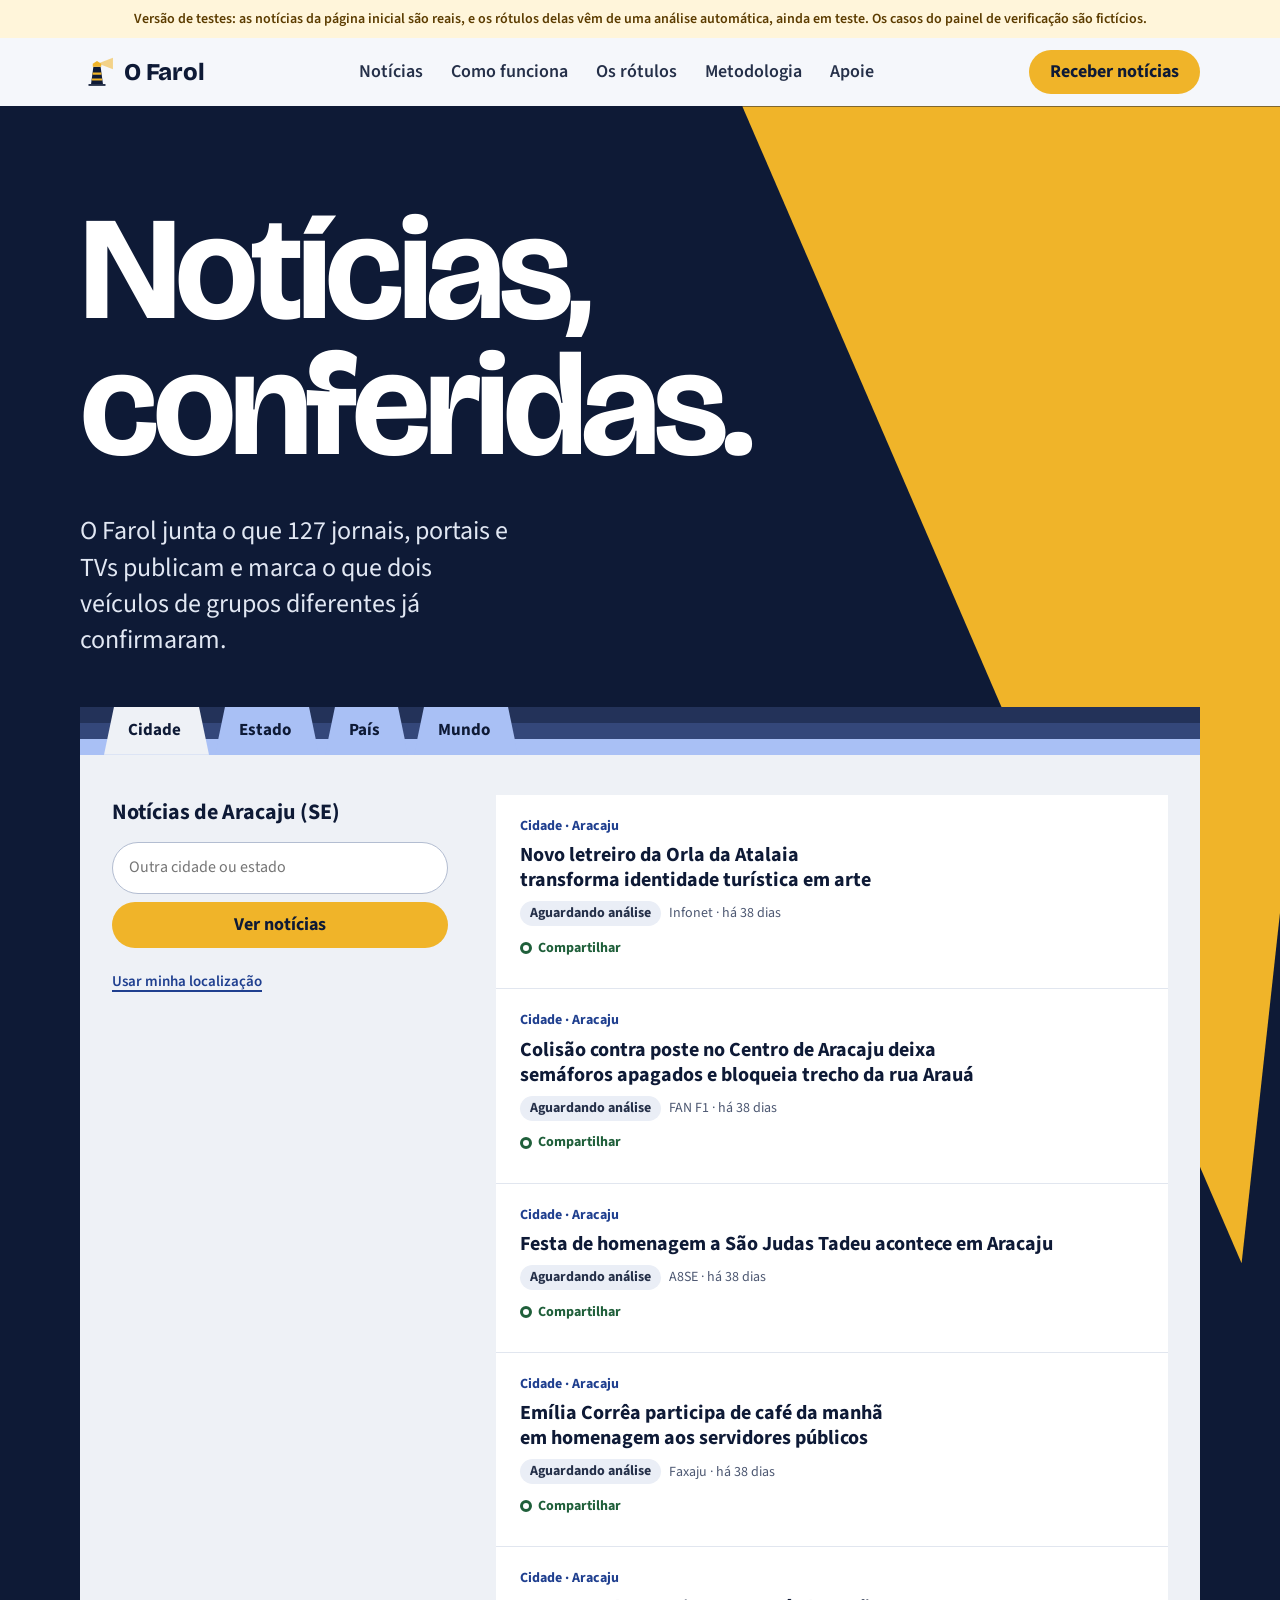
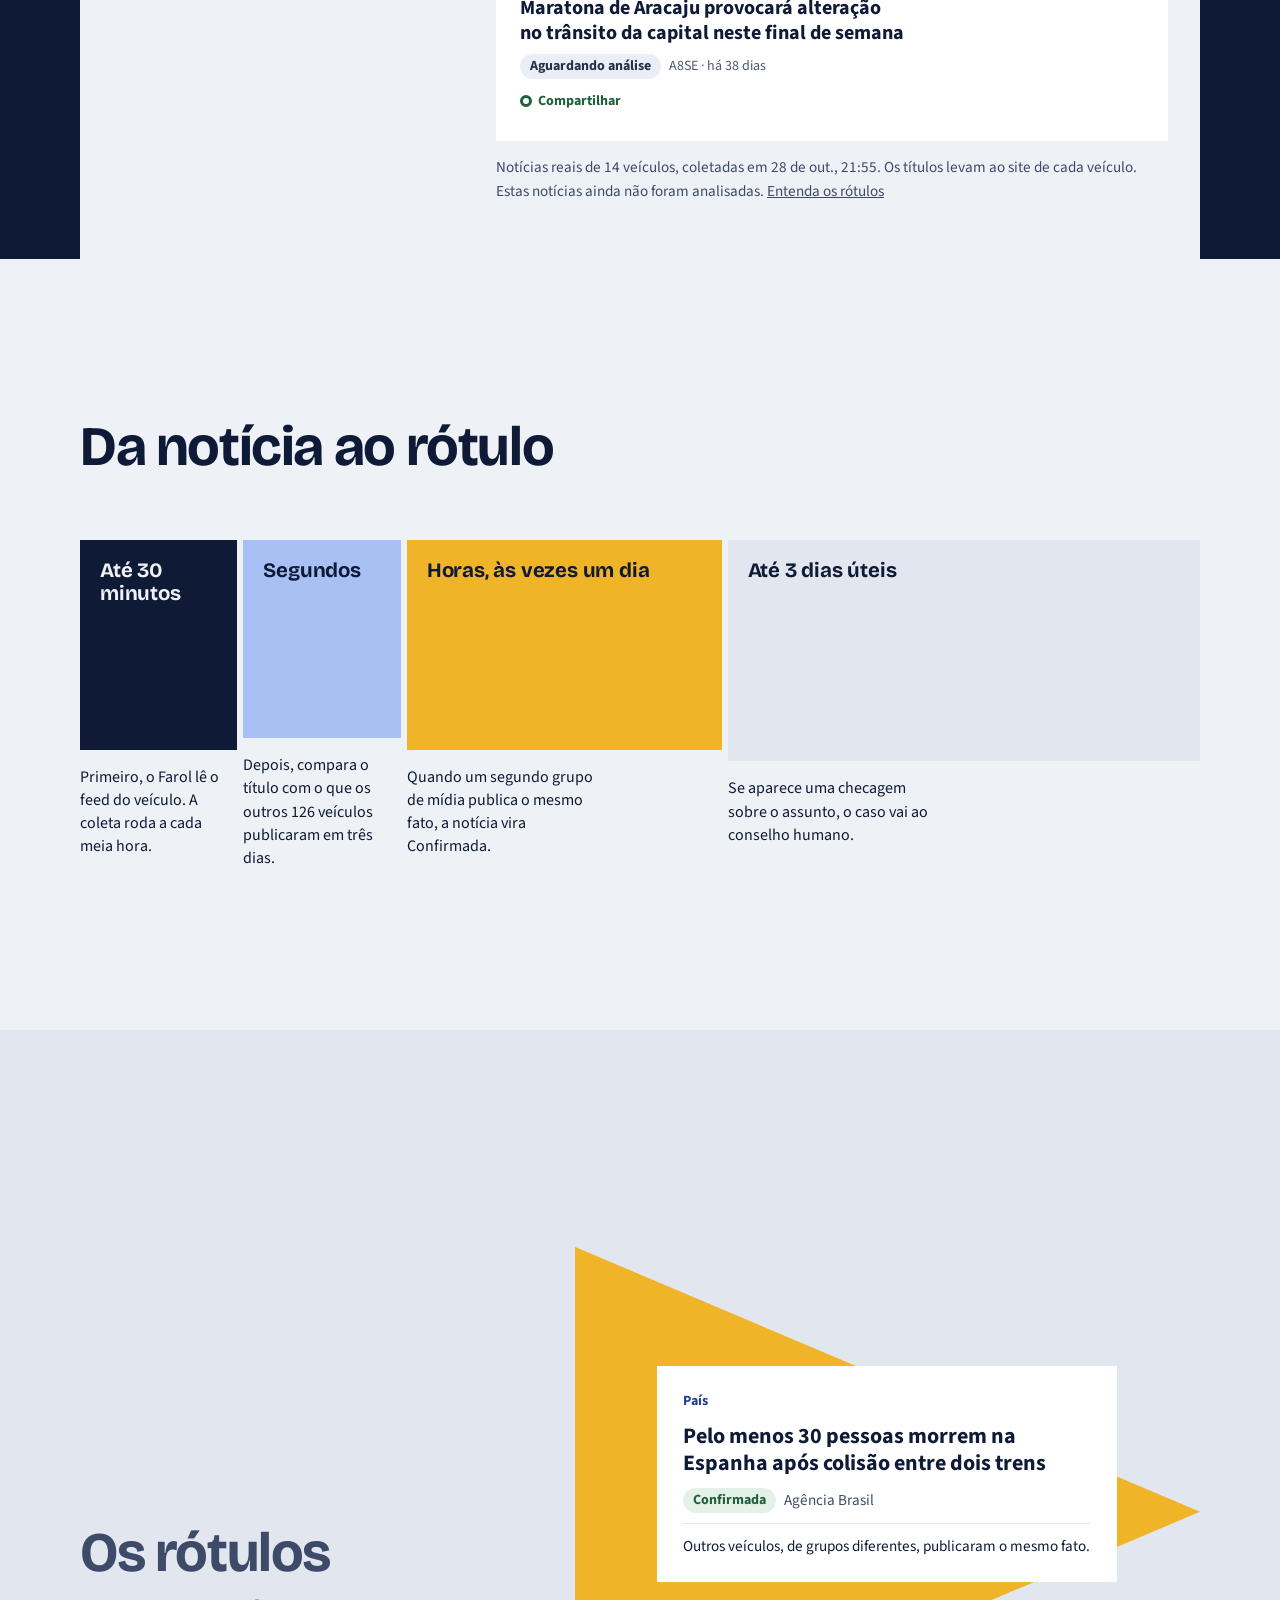
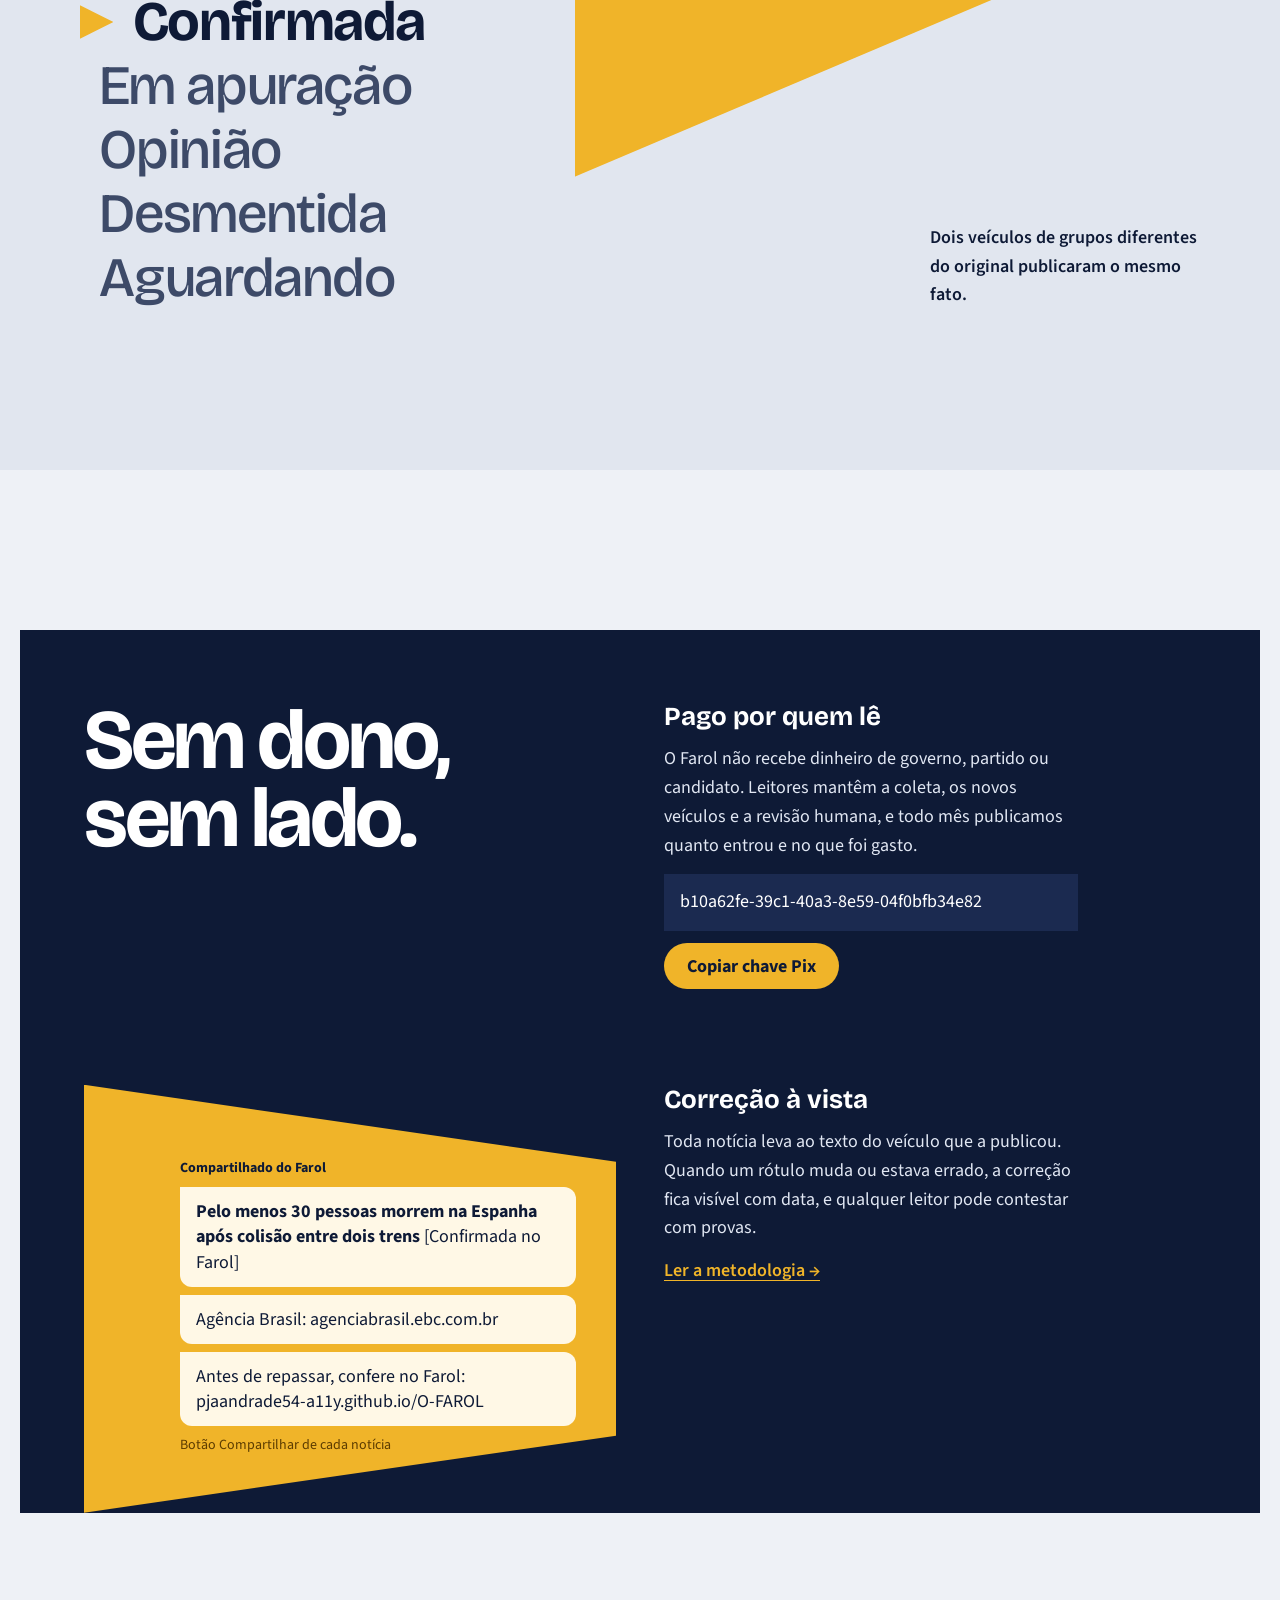
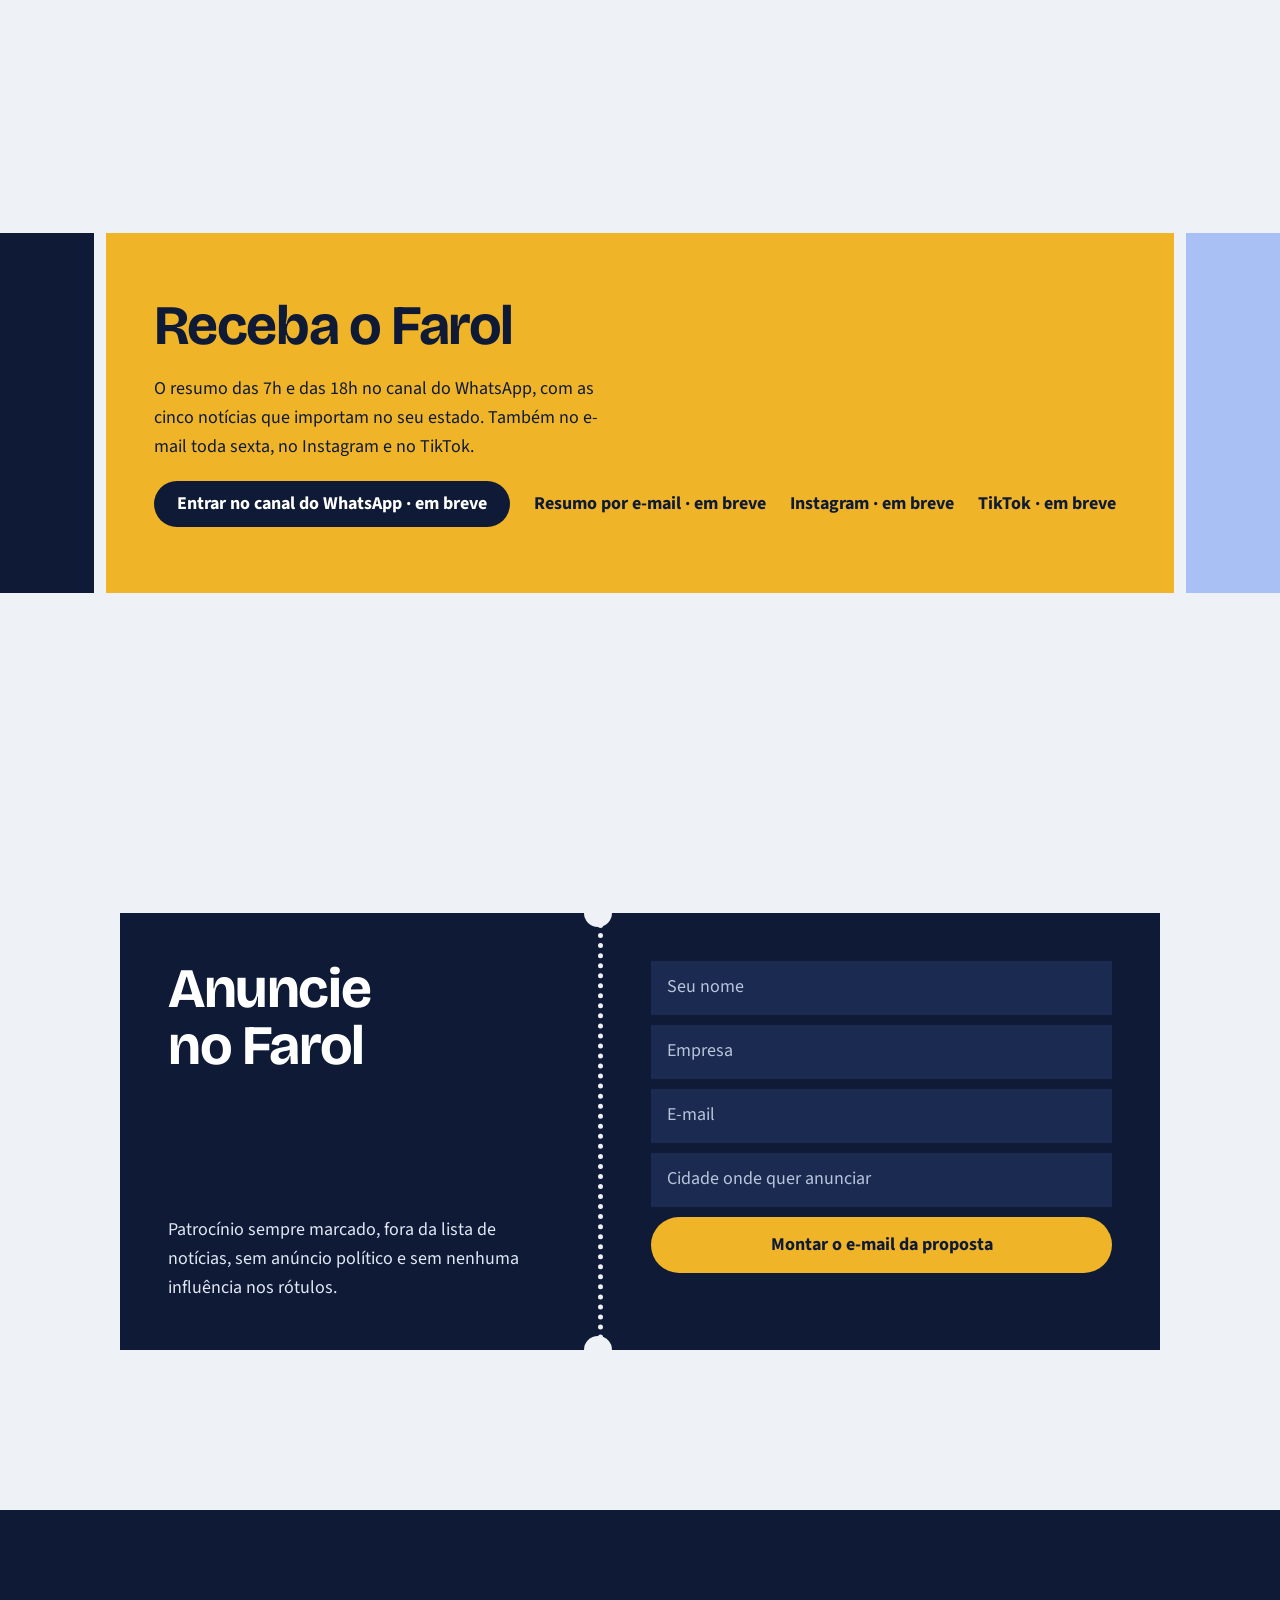
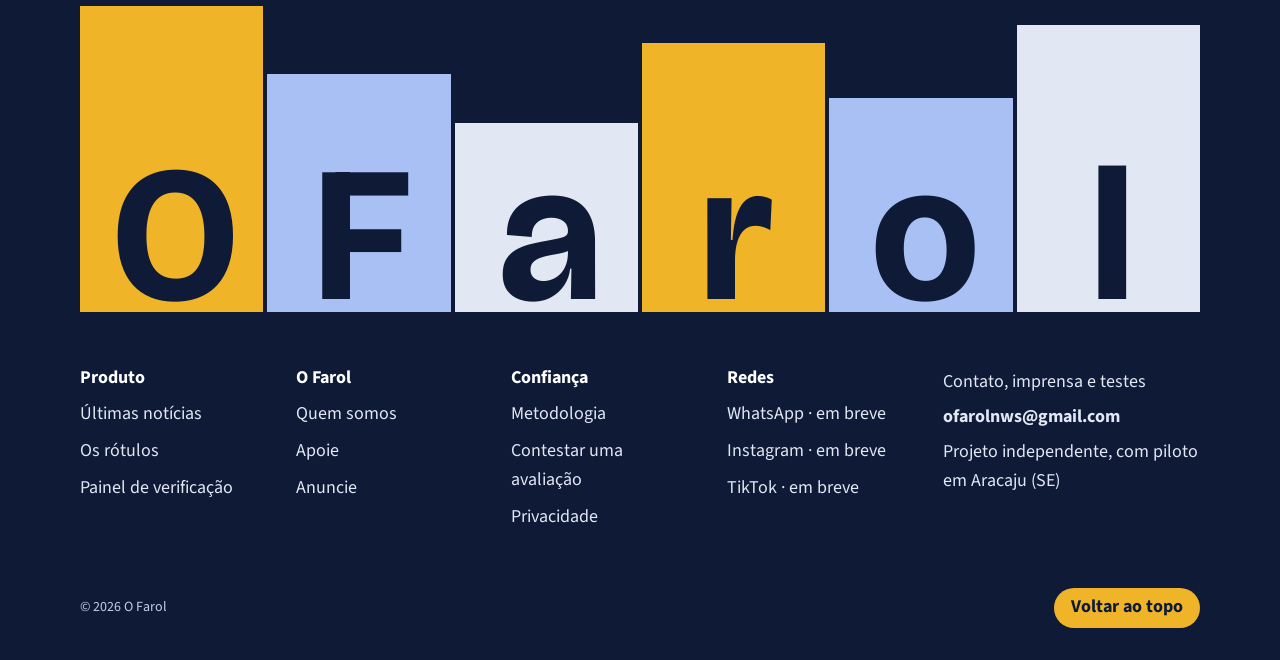
==== index.html @ e3b99f99 "Redesenha a página inicial com a direção de um motivo só (feixe do farol) Nova abertura com o feixe," ====
<!doctype html>
<html lang="pt-BR">
<head>
  <meta charset="utf-8">
  <meta name="viewport" content="width=device-width, initial-scale=1">
  <title>O Farol: as notícias da sua cidade, com a fonte à vista</title>
  <meta name="description" content="O Farol reúne as principais fontes de notícia do mundo e da sua região, com transparência total sobre cada fonte.">
  <link rel="icon" href="img/favicon.svg" type="image/svg+xml">
  <link rel="preconnect" href="https://fonts.googleapis.com">
  <link rel="preconnect" href="https://fonts.gstatic.com" crossorigin>
  <link href="https://fonts.googleapis.com/css2?family=Bricolage+Grotesque:opsz,wght@12..96,500;12..96,700&family=Source+Sans+3:ital,wght@0,400;0,600;0,700;1,400&display=swap" rel="stylesheet">
  <link rel="stylesheet" href="css/estilos.css">
  <link rel="stylesheet" href="css/inicio.css">
</head>
<body>
  <a class="pular" href="#conteudo">Pular para o conteúdo</a>

  <p class="faixa-teste">Versão de testes: as notícias da página inicial são reais, e os rótulos delas vêm de uma análise automática, ainda em teste. Os casos do painel de verificação são fictícios.</p>


  <header class="cabecalho">
    <div class="container cabecalho__linha">
      <a class="marca" href="index.html" aria-label="O Farol, página inicial">
        <svg class="marca__simbolo" viewBox="0 0 32 32" aria-hidden="true"><path class="marca__feixe" d="M17 8 31 2.5v11z"/><path class="marca__torre" d="M12.6 11h6.8l2.2 16.4H10.4z"/><path class="marca__luz" d="M12 11h8V8.3L16 5.6l-4 2.7z"/><path class="marca__listra" d="M11.9 16.4h8.2v2.1h-8.2zM11.2 22h9.6v2.1h-9.6z"/><path class="marca__torre" d="M8 27.4h16V29H8z"/></svg>
        <span class="marca__nome">O Farol</span>
      </a>
      <nav class="nav" aria-label="Principal">
        <button class="nav__alternar" type="button" aria-expanded="false" aria-controls="nav-lista">Menu</button>
        <ul class="nav__lista" id="nav-lista">
          <li><a href="index.html#ultimas">Notícias</a></li>
          <li><a href="index.html#como-funciona">Como funciona</a></li>
          <li><a href="index.html#rotulos">Os rótulos</a></li>
          <li><a href="metodologia.html">Metodologia</a></li>
          <li><a href="index.html#apoie">Apoie</a></li>
        </ul>
      </nav>
      <a class="botao botao--luz cabecalho__acao" href="index.html#receber">Receber notícias</a>
    </div>
  </header>

  <main id="conteudo">
    <!-- Abertura: o feixe do farol e as pastas Cidade / Estado / País / Mundo -->
    <section class="abertura" aria-labelledby="titulo-pagina">
      <div class="abertura__feixe" aria-hidden="true"></div>
      <div class="container abertura__texto">
        <h1 id="titulo-pagina">Notícias, <br>conferidas.</h1>
        <p class="abertura__apoio">O Farol junta o que 127 jornais, portais e TVs publicam e marca o que dois veículos de grupos diferentes já confirmaram.</p>
      </div>

      <div class="container pastas">
        <div class="pastas__fundo" aria-hidden="true"><span></span><span></span><span></span></div>
        <div class="pasta" id="ultimas">
          <div class="abas" role="tablist" aria-label="Notícias por lugar">
            <button role="tab" id="aba-cidade" aria-controls="lista-cidade" aria-selected="true">Cidade</button>
            <button role="tab" id="aba-estado" aria-controls="lista-estado" aria-selected="false" tabindex="-1">Estado</button>
            <button role="tab" id="aba-pais" aria-controls="lista-pais" aria-selected="false" tabindex="-1">País</button>
            <button role="tab" id="aba-mundo" aria-controls="lista-mundo" aria-selected="false" tabindex="-1">Mundo</button>
          </div>
          <div class="pasta__corpo">
            <form class="local" id="form-local" autocomplete="off">
              <label class="local__rotulo" for="campo-local">Notícias de <span data-local>Aracaju (SE)</span></label>
              <div class="local__campo">
                <input id="campo-local" name="local" type="text" list="lista-cidades" placeholder="Outra cidade ou estado" autocomplete="off" required>
                <datalist id="lista-cidades"></datalist>
                <button class="botao botao--luz" type="submit">Ver notícias</button>
              </div>
              <button class="link-botao" type="button" id="usar-localizacao">Usar minha localização</button>
              <p class="local__status" id="status-local" role="status" aria-live="polite"></p>
            </form>
            <div class="pasta__listas" data-ui>
              <ul class="painel__lista" role="tabpanel" id="lista-cidade" aria-labelledby="aba-cidade"></ul>
              <ul class="painel__lista" role="tabpanel" id="lista-estado" aria-labelledby="aba-estado" hidden></ul>
              <ul class="painel__lista" role="tabpanel" id="lista-pais" aria-labelledby="aba-pais" hidden></ul>
              <ul class="painel__lista" role="tabpanel" id="lista-mundo" aria-labelledby="aba-mundo" hidden></ul>
              <p class="painel__legenda" id="painel-legenda">Carregando notícias… <a href="metodologia.html#rotulos">Entenda os rótulos</a></p>
            </div>
          </div>
        </div>
      </div>
    </section>

    <!-- Da notícia ao rótulo: as etapas como uma barra, cada uma do tamanho do tempo que leva -->
    <section class="secao etapas" id="como-funciona" aria-labelledby="etapas-titulo">
      <div class="container">
        <h2 id="etapas-titulo">Da notícia ao rótulo</h2>
        <ol class="etapas__barra" data-ui>
          <li class="etapa etapa--coleta"><strong>Até 30 minutos</strong><span>Primeiro, o Farol lê o feed do veículo. A coleta roda a cada meia hora.</span></li>
          <li class="etapa etapa--compara"><strong>Segundos</strong><span>Depois, compara o título com o que os outros 126 veículos publicaram em três dias.</span></li>
          <li class="etapa etapa--confirma"><strong>Horas, às vezes um dia</strong><span>Quando um segundo grupo de mídia publica o mesmo fato, a notícia vira Confirmada.</span></li>
          <li class="etapa etapa--conselho"><strong>Até 3 dias úteis</strong><span>Se aparece uma checagem sobre o assunto, o caso vai ao conselho humano.</span></li>
        </ol>
      </div>
    </section>

    <!-- Os rótulos: cada nome mostra uma notícia real com aquele rótulo, sobre o feixe -->
    <section class="secao rotulos" id="rotulos" aria-labelledby="rotulos-titulo">
      <div class="container rotulos__grade">
        <div class="rotulos__lista">
          <h2 id="rotulos-titulo">Os rótulos</h2>
          <ul role="list">
            <li><button type="button" class="rotulos__nome" data-rotulo="confirmada" aria-pressed="true">Confirmada</button></li>
            <li><button type="button" class="rotulos__nome" data-rotulo="em-apuracao" aria-pressed="false">Em apuração</button></li>
            <li><button type="button" class="rotulos__nome" data-rotulo="opiniao" aria-pressed="false">Opinião</button></li>
            <li><button type="button" class="rotulos__nome" data-rotulo="desmentida" aria-pressed="false">Desmentida</button></li>
            <li><button type="button" class="rotulos__nome" data-rotulo="aguardando" aria-pressed="false">Aguardando</button></li>
          </ul>
        </div>
        <div class="rotulos__palco" aria-live="polite">
          <div class="rotulos__feixe" aria-hidden="true"></div>
          <article class="exemplo" data-ui>
            <p class="exemplo__escala" id="exemplo-escala">País</p>
            <p class="exemplo__titulo" id="exemplo-titulo">Pelo menos 30 pessoas morrem na Espanha após colisão entre dois trens</p>
            <p class="exemplo__meta"><span class="rotulo rotulo--confirmada" id="exemplo-rotulo">Confirmada</span> <span id="exemplo-veiculo">Agência Brasil</span></p>
            <p class="exemplo__porque" id="exemplo-porque">Outros veículos, de grupos diferentes, publicaram o mesmo fato.</p>
          </article>
        </div>
        <p class="rotulos__regra" id="rotulos-regra">Dois veículos de grupos diferentes do original publicaram o mesmo fato.</p>
      </div>
    </section>

    <!-- Sem dono e sem lado: quem paga e como se corrige -->
    <section class="secao independencia" id="apoie" aria-labelledby="independencia-titulo">
      <div class="independencia__painel">
        <h2 id="independencia-titulo">Sem dono, <br>sem lado.</h2>
          <div class="bloco bloco--pago">
            <h3>Pago por quem lê</h3>
            <p>O Farol não recebe dinheiro de governo, partido ou candidato. Leitores mantêm a coleta, os novos veículos e a revisão humana, e todo mês publicamos quanto entrou e no que foi gasto.</p>
            <div class="pix" data-pix>
              <p class="pix__chave" id="pix-chave">A chave Pix do projeto será publicada aqui em breve.</p>
              <button class="botao botao--luz" type="button" id="copiar-pix" hidden>Copiar chave Pix</button>
              <p class="pix__status" id="pix-status" role="status" aria-live="polite"></p>
            </div>
          </div>
        <figure class="mensagem" data-ui>
            <p class="mensagem__app">Compartilhado do Farol</p>
            <p class="mensagem__texto"><strong>Pelo menos 30 pessoas morrem na Espanha após colisão entre dois trens</strong> [Confirmada no Farol]</p>
            <p class="mensagem__texto">Agência Brasil: agenciabrasil.ebc.com.br</p>
            <p class="mensagem__texto">Antes de repassar, confere no Farol: pjaandrade54-a11y.github.io/O-FAROL</p>
            <figcaption class="mensagem__hora">Botão Compartilhar de cada notícia</figcaption>
          </figure>
          <div class="bloco bloco--correcao">
            <h3>Correção à vista</h3>
            <p>Toda notícia leva ao texto do veículo que a publicou. Quando um rótulo muda ou estava errado, a correção fica visível com data, e qualquer leitor pode contestar com provas.</p>
            <p><a class="link-seta" href="metodologia.html">Ler a metodologia</a></p>
          </div>
      </div>
    </section>

    <!-- Receba o Farol: a ação, como uma linha de blocos -->
    <section class="secao receber" id="receber" aria-labelledby="receber-titulo">
      <div class="receber__linha">
        <div class="receber__lado" aria-hidden="true"></div>
        <div class="receber__centro">
          <h2 id="receber-titulo">Receba o Farol</h2>
          <p>O resumo das 7h e das 18h no canal do WhatsApp, com as cinco notícias que importam no seu estado. Também no e-mail toda sexta, no Instagram e no TikTok.</p>
          <div class="receber__acoes">
            <a class="botao botao--noite" data-canal="whatsappCanal" href="#receber">Entrar no canal do WhatsApp</a>
            <a class="receber__link" data-canal="resumoEmail" href="#receber">Resumo por e-mail</a>
            <a class="receber__link" data-canal="instagram" href="#receber">Instagram</a>
            <a class="receber__link" data-canal="tiktok" href="#receber">TikTok</a>
          </div>
        </div>
        <div class="receber__lado receber__lado--claro" aria-hidden="true"></div>
      </div>
    </section>

    <!-- Anuncie: cupom de recortar -->
    <section class="secao anuncie" id="anuncie" aria-labelledby="anuncie-titulo">
      <div class="container">
        <form class="cupom" id="form-anuncie">
          <div class="cupom__texto">
            <h2 id="anuncie-titulo">Anuncie <br>no Farol</h2>
            <p>Patrocínio sempre marcado, fora da lista de notícias, sem anúncio político e sem nenhuma influência nos rótulos.</p>
          </div>
          <div class="cupom__campos">
            <label class="oculto" for="anuncio-nome">Seu nome</label>
            <input id="anuncio-nome" name="nome" type="text" placeholder="Seu nome" autocomplete="name" required>
            <label class="oculto" for="anuncio-empresa">Empresa</label>
            <input id="anuncio-empresa" name="empresa" type="text" placeholder="Empresa" autocomplete="organization" required>
            <label class="oculto" for="anuncio-email">E-mail</label>
            <input id="anuncio-email" name="email" type="email" placeholder="E-mail" autocomplete="email" required>
            <label class="oculto" for="anuncio-cidade">Cidade onde quer anunciar</label>
            <input id="anuncio-cidade" name="cidade" type="text" placeholder="Cidade onde quer anunciar" required>
            <button class="cupom__enviar" type="submit">Montar o e-mail da proposta</button>
            <p class="cupom__status" id="anuncio-status" role="status" aria-live="polite"></p>
          </div>
        </form>
      </div>
    </section>
  </main>

  <footer class="rodape">
    <div class="container">
      <p class="rodape__marca" aria-label="O Farol"><span class="bloco-letra bloco-letra--0">O</span><span class="bloco-letra bloco-letra--1">F</span><span class="bloco-letra bloco-letra--2">a</span><span class="bloco-letra bloco-letra--3">r</span><span class="bloco-letra bloco-letra--4">o</span><span class="bloco-letra bloco-letra--5">l</span></p>
      <div class="rodape__grade">
        <nav aria-label="Produto">
          <h2>Produto</h2>
          <ul><li><a href="index.html#ultimas">Últimas notícias</a></li><li><a href="index.html#rotulos">Os rótulos</a></li><li><a href="painel.html">Painel de verificação</a></li></ul>
        </nav>
        <nav aria-label="O Farol">
          <h2>O Farol</h2>
          <ul><li><a href="quem-somos.html">Quem somos</a></li><li><a href="index.html#apoie">Apoie</a></li><li><a href="index.html#anuncie">Anuncie</a></li></ul>
        </nav>
        <nav aria-label="Confiança">
          <h2>Confiança</h2>
          <ul><li><a href="metodologia.html">Metodologia</a></li><li><a href="contestar.html">Contestar uma avaliação</a></li><li><a href="privacidade.html">Privacidade</a></li></ul>
        </nav>
        <nav aria-label="Redes">
          <h2>Redes</h2>
          <ul><li><a data-canal="whatsappCanal" href="index.html#receber">WhatsApp</a></li><li><a data-canal="instagram" href="index.html#receber">Instagram</a></li><li><a data-canal="tiktok" href="index.html#receber">TikTok</a></li></ul>
        </nav>
        <div class="rodape__contato">
          <p>Contato, imprensa e testes</p>
          <p><strong>ofarolnws@gmail.com</strong></p>
          <p>Projeto independente, com piloto em Aracaju (SE)</p>
        </div>
      </div>
      <div class="rodape__base">
        <span>© <span id="ano"></span> O Farol</span>
        <a class="botao botao--pequeno" href="#conteudo">Voltar ao topo</a>
      </div>
    </div>
  </footer>

  <script src="js/site.js"></script>
  <script src="js/main.js"></script>
  <script src="js/painel/config.js"></script>
  <script src="js/painel/metodologia.js"></script>
  <script src="js/painel/agentes.js"></script>
  <script src="js/painel/casos.js"></script>
  <script src="js/noticias.js"></script>
  <script src="js/inicio.js"></script>
</body>
</html>
---- css/estilos.css ----
/* O Farol — estilos de todas as páginas
   Identidade: azul-noite do mar à noite e o amarelo da luz do farol; títulos em Bricolage Grotesque,
   manchetes em Source Serif 4 e texto em Source Sans 3. */

:root {
  --papel: #f5f7fb;
  --papel-escuro: #eaeef6;
  --branco: #ffffff;
  --tinta: #141b2d;
  --texto: #253049;
  --texto-suave: #4d5872;
  --linha: #d8deea;
  --azul: #1f3f8f;
  --azul-forte: #162f6e;
  --azul-claro: #a9c0f5;
  --azul-fundo: #e6edfb;
  --noite: #0e1a36;
  --noite-linha: #2c3b62;
  --luz: #f0b429;
  --luz-forte: #d99a0b;
  --luz-fundo: #fff5da;
  --ambar: #8a5a00;
  --verde: #1f5f3a;

  --fonte-marca: "Bricolage Grotesque", "Trebuchet MS", system-ui, sans-serif;
  --fonte-titulo: "Bricolage Grotesque", "Trebuchet MS", system-ui, sans-serif;
  --fonte-manchete: "Source Sans 3", "Segoe UI", system-ui, sans-serif;
  --fonte-texto: "Source Sans 3", "Segoe UI", system-ui, sans-serif;

  --raio: 14px;
  --sombra: none;
  --largura: 1200px;
  --margem: max(16px, min(4vw, 40px));
}

*, *::before, *::after { box-sizing: border-box; }
[hidden] { display: none !important; }

html { scroll-behavior: smooth; scroll-padding-top: 84px; }

body {
  margin: 0;
  background: var(--papel);
  color: var(--texto);
  font-family: var(--fonte-texto);
  font-size: 1.0625rem;
  line-height: 1.6;
  -webkit-font-smoothing: antialiased;
}

img, svg { display: block; max-width: 100%; }
a { color: inherit; }
h1, h2, h3, h4 { font-family: var(--fonte-titulo); color: var(--tinta); line-height: 1.12; margin: 0; text-wrap: balance; }
p { margin: 0; }
ul { list-style: none; margin: 0; padding: 0; }

:focus-visible { outline: 3px solid var(--luz); outline-offset: 3px; }

.container { width: 100%; max-width: var(--largura); margin: 0 auto; padding-left: max(var(--margem), env(safe-area-inset-left, 0px)); padding-right: max(var(--margem), env(safe-area-inset-right, 0px)); }

.pular {
  position: absolute; left: 8px; top: -60px; z-index: 10;
  background: var(--tinta); color: var(--branco); padding: 8px 14px;
}
.pular:focus { top: 8px; }

.icone {
  width: 18px; height: 18px; flex: none;
  fill: none; stroke: currentColor; stroke-width: 1.6; stroke-linecap: round; stroke-linejoin: round;
}

.sobretitulo {
  display: inline-block;
  font-size: 0.75rem; font-weight: 700; letter-spacing: 0.14em; text-transform: uppercase;
  color: var(--azul);
  margin-bottom: 14px;
}

/* Botões */
.botao {
  display: inline-flex; align-items: center; justify-content: center; gap: 8px;
  min-height: 46px; padding: 0 22px; border-radius: 999px;
  font-family: var(--fonte-texto); font-size: 1.125rem; font-weight: 700; text-decoration: none;
  border: 1.5px solid transparent; cursor: pointer;
  transition: background-color .15s, color .15s, border-color .15s, transform .15s;
}
.botao:active { transform: translateY(1px); }
.botao--luz { background: var(--luz); color: var(--noite); }
.botao--luz:hover { background: var(--luz-forte); }
.em-breve { cursor: default; pointer-events: none; }
.botao--escuro { background: var(--tinta); color: var(--branco); }
.botao--escuro:hover { background: var(--azul); }
.botao--azul { background: var(--azul); color: var(--branco); }
.botao--azul:hover { background: var(--azul-forte); }
.botao--contorno { border-color: var(--azul); color: var(--azul); background: transparent; }
.botao--contorno:hover { background: var(--azul); color: var(--branco); }

.link-botao {
  background: none; border: 0; padding: 0; cursor: pointer;
  font: inherit; font-size: 0.9375rem; font-weight: 600; color: var(--azul);
  text-decoration: underline; text-decoration-thickness: 1.5px; text-underline-offset: 4px;
}
.link-botao:hover { color: var(--azul-forte); text-decoration-thickness: 2.5px; }

.faixa-teste {
  margin: 0; padding: 8px 16px; text-align: center;
  background: var(--luz-fundo);
  font-size: 0.875rem; font-weight: 600; color: #5c3c00;
}

/* Cabeçalho: barra fixa no topo com o símbolo do farol */
.cabecalho {
  position: sticky; top: env(safe-area-inset-top, 0px); z-index: 20;
  background: var(--papel);
}
.cabecalho__linha { display: flex; align-items: center; gap: 24px; min-height: 68px; }
.marca {
  display: inline-flex; align-items: center; gap: 10px; flex: none; min-height: 44px;
  font-family: var(--fonte-marca); font-weight: 800; font-size: 1.5rem; letter-spacing: -0.01em;
  line-height: 1; color: var(--noite); text-decoration: none;
}
.marca__simbolo { width: 34px; height: 34px; }
.marca__feixe { fill: var(--luz); opacity: 0.55; }
.marca__torre { fill: var(--noite); }
.marca__luz { fill: var(--luz); }
.marca__listra { fill: var(--luz); }

.nav { flex: 1; display: flex; justify-content: center; }
.nav__lista { display: flex; gap: 4px; }
.nav__lista a {
  display: block; padding: 8px 12px; border-radius: 999px;
  font-size: 1.125rem; font-weight: 600; text-decoration: none; color: var(--texto);
}
.nav__lista a:hover { color: var(--azul); text-decoration: underline; text-underline-offset: 5px; }
.nav__alternar { display: none; }
.cabecalho__acao { flex: none; min-height: 44px; padding: 0 20px; font-size: 1.125rem; }

/* Rótulos de confiabilidade (o texto sempre acompanha a cor) */
.rotulo {
  display: inline-flex; align-items: center; padding: 2px 10px;
  border: 0; border-radius: 999px;
  font-family: var(--fonte-texto); font-style: normal; font-size: 0.875rem; font-weight: 700;
  line-height: 1.5; white-space: nowrap;
}
.rotulo--confirmada { color: #1f5f3a; background: #e3f1e8; }
.rotulo--em-apuracao { color: #7a4f00; background: #fbf0d9; }
.rotulo--contestada { color: #5d3593; background: #efe7f8; }
.rotulo--desmentida { color: #8c1d18; background: #f9e3e1; }
.rotulo--opiniao { color: var(--azul); background: var(--azul-fundo); }
.rotulo--dados-insuficientes { color: #4a4943; background: #ebe8e0; }
.rotulo--aguardando { color: var(--texto); background: var(--papel-escuro); }
.noticia__vazia { font-style: italic; color: var(--texto-suave); }

/* "Por que este rótulo?": pareceres do conselho de IA em cada notícia real */
.analise { margin-top: 6px; font-size: 0.875rem; }
.analise summary {
  display: inline-flex; align-items: center; min-height: 40px; cursor: pointer;
  font-weight: 600; color: var(--azul); text-decoration: underline; text-decoration-thickness: 1px; text-underline-offset: 3px;
}
.analise[open] summary { margin-bottom: 4px; }
.analise ul { margin: 0; padding-left: 18px; }
.analise li + li { margin-top: 3px; }
.analise__motivos { margin-bottom: 8px !important; }
.analise__nota { margin-bottom: 8px; font-style: italic; color: var(--texto-suave); }
.analise__parecer { padding: 10px 0; border-top: 1px dashed var(--linha); overflow-wrap: anywhere; }
.analise__agente { margin-bottom: 4px; }
.analise__provas { margin-top: 4px !important; color: var(--texto-suave); }
.analise__provas a { color: var(--azul); font-weight: 600; }
.analise__descartado { margin-top: 4px !important; color: #8c1d18; }

/* Rodapé: o nome do Farol montado em blocos, depois os links */
.rodape { background: var(--noite); color: #e1e7f3; padding: 96px 0 32px; }
.rodape__marca { display: flex; align-items: flex-end; gap: 4px; height: clamp(160px, 34svh, 320px); margin: 0 0 56px; }
.bloco-letra {
  flex: 1; display: flex; align-items: flex-end; justify-content: center; overflow: hidden;
  font-family: var(--fonte-titulo); font-weight: 700; line-height: 0.8; color: var(--noite);
  font-size: clamp(5rem, 15vw, 15rem); letter-spacing: -0.04em;
}
.bloco-letra--0 { height: 100%; background: var(--luz); }
.bloco-letra--1 { height: 78%; background: #a9c0f5; }
.bloco-letra--2 { height: 62%; background: #e1e7f3; }
.bloco-letra--3 { height: 88%; background: var(--luz); }
.bloco-letra--4 { height: 70%; background: #a9c0f5; }
.bloco-letra--5 { height: 94%; background: #e1e7f3; }
.rodape__grade { display: grid; grid-template-columns: repeat(4, 1fr) 1.4fr; gap: 32px; }
.rodape h2 { font-family: var(--fonte-texto); font-size: 1.125rem; font-weight: 700; color: var(--branco); margin-bottom: 12px; }
.rodape li + li { margin-top: 8px; }
.rodape a { text-decoration: none; font-size: 1.125rem; color: #e1e7f3; }
.rodape a:hover { color: var(--luz); text-decoration: underline; text-underline-offset: 3px; }
.rodape__contato { display: grid; gap: 6px; align-content: start; }
.rodape__base { display: flex; justify-content: space-between; align-items: center; flex-wrap: wrap; gap: 12px; margin-top: 56px; font-size: 0.875rem; color: #c3cde3; }
.botao--pequeno { min-height: 40px; padding: 0 16px; font-size: 0.875rem; background: var(--luz); color: var(--noite); }
.rodape .botao--pequeno { color: var(--noite); }
.oculto { position: absolute; width: 1px; height: 1px; overflow: hidden; clip: rect(0 0 0 0); white-space: nowrap; }

.confianca__links { display: flex; align-items: center; flex-wrap: wrap; gap: 16px 28px; margin-top: 40px; }
.botao--claro { background: var(--branco); color: var(--noite); }
.botao--claro:hover { background: var(--azul-fundo); }
.link-seta { font-weight: 600; color: var(--azul); text-underline-offset: 4px; }
.link-seta::after { content: " →"; }
.link-seta--claro { color: var(--branco); }

.nav__lista a[aria-current="page"] { color: var(--azul); text-decoration: underline; text-decoration-thickness: 2px; text-underline-offset: 5px; }

/* Páginas internas */
.pagina-topo { padding: 56px 0 40px; border-bottom: 1px solid var(--linha); }
.pagina-topo h1 { font-size: clamp(2.25rem, 4.6vw, 3.25rem); font-weight: 900; }
.pagina-topo__intro { margin-top: 18px; max-width: 42em; font-size: 1.1875rem; }
.aviso { margin-top: 22px; max-width: 48em; padding: 14px 18px; background: var(--luz-fundo); border-radius: 10px; font-size: 0.9375rem; }
.aviso a { color: inherit; font-weight: 600; }
.aviso--erro { background: #f9e3e1; border-left-color: #8c1d18; }

.texto-longo { padding-top: 48px; padding-bottom: 88px; }
.texto-longo > * { max-width: 860px; }
.texto-longo section { padding-top: 40px; scroll-margin-top: 88px; }
.texto-longo h2 { font-size: clamp(1.625rem, 3vw, 2rem); font-weight: 800; margin-bottom: 14px; padding-top: 18px; border-top: 1px solid var(--linha); }
.texto-longo p + p, .texto-longo p + .tabela-rolagem, .texto-longo .tabela-rolagem + p, .texto-longo ul + p, .texto-longo ol + p { margin-top: 14px; }
.texto-longo .subtitulo { margin: 36px 0 12px; font-size: 1.25rem; }
.lista-marcada, .lista-numerada { margin-top: 14px; padding-left: 22px; }
.lista-marcada { list-style: square; }
.lista-numerada { list-style: decimal; }
.lista-marcada li + li, .lista-numerada li + li { margin-top: 10px; }

.sumario { padding: 22px 26px; background: var(--branco); border: 1px solid var(--linha); border-radius: var(--raio); }
.sumario h2 { font-family: var(--fonte-texto); font-size: 0.75rem; font-weight: 700; letter-spacing: 0.14em; text-transform: uppercase; border: 0; padding: 0; margin-bottom: 10px; }
.sumario ol { columns: 2; column-gap: 32px; padding-left: 20px; list-style: decimal; }
.sumario li { margin-bottom: 6px; break-inside: avoid; }
.sumario a { color: var(--azul); text-underline-offset: 3px; }

.tabela-rolagem { overflow-x: auto; margin-top: 18px; }
.tabela { width: 100%; border-collapse: collapse; background: var(--branco); border: 1px solid var(--linha); font-size: 0.9375rem; }
.tabela caption { caption-side: top; text-align: left; padding-bottom: 8px; font-size: 0.75rem; font-weight: 700; letter-spacing: 0.12em; text-transform: uppercase; color: var(--texto-suave); }
.tabela th, .tabela td { padding: 11px 14px; text-align: left; vertical-align: top; border-bottom: 1px solid var(--linha); }
.tabela thead th { font-size: 0.75rem; letter-spacing: 0.1em; text-transform: uppercase; background: var(--papel-escuro); border-bottom: 1px solid var(--linha); }
.tabela tbody th { font-weight: 600; }
.tabela__pontos { white-space: nowrap; font-variant-numeric: tabular-nums; }
.tabela__total th, .tabela__total td { font-weight: 700; border-top: 1px solid var(--linha); border-bottom: 0; }

.cartoes-simples { display: grid; grid-template-columns: repeat(3, 1fr); gap: 16px; margin-top: 18px; }
.cartoes-simples li { padding: 22px; background: var(--branco); border: 1px solid var(--linha); border-radius: var(--raio); }
.cartoes-simples h3 { font-size: 1.1875rem; margin-bottom: 8px; }
.cartoes-simples p { font-size: 0.9875rem; color: var(--texto-suave); }
.cartoes-simples a { color: var(--azul); }

.instancias { display: grid; grid-template-columns: 1fr 1fr; gap: 16px; margin-top: 18px; }
.instancias article { padding: 24px; background: var(--branco); border: 1px solid var(--linha); border-radius: var(--raio); }
.instancias article:last-child { border-color: var(--azul); box-shadow: inset 0 4px 0 var(--azul); }
.instancias h3 { font-size: 1.25rem; margin: 4px 0 10px; }
.instancias p + p { margin-top: 12px; }
.instancias__nivel { font-size: 0.75rem; font-weight: 700; letter-spacing: 0.12em; text-transform: uppercase; color: var(--azul); }


/* Formulários */
.formulario { padding: 28px; background: var(--branco); border: 1px solid var(--linha); border-radius: var(--raio); }
.campo { margin-bottom: 20px; }
.campo label { display: block; margin-bottom: 6px; font-weight: 700; color: var(--tinta); }
.campo__opcional { font-weight: 400; color: var(--texto-suave); }
.campo input, .campo select, .campo textarea {
  width: 100%; min-height: 46px; padding: 10px 12px;
  background: var(--branco); border: 1.5px solid #b8c2d6; border-radius: 10px;
  font: inherit; font-size: 1rem; color: var(--tinta);
}
.campo textarea { resize: vertical; }
.campo--duplo { display: grid; grid-template-columns: 1fr 1fr; gap: 16px; }
.formulario__atual { margin: -8px 0 20px; font-size: 0.9375rem; color: var(--azul); font-weight: 600; }
.formulario__atual:empty { display: none; }
.formulario__erro { min-height: 1.5em; margin-bottom: 8px; color: #8c1d18; font-weight: 600; }
.formulario__nota { margin-top: 14px; font-size: 0.875rem; color: var(--texto-suave); }
.formulario__nota a, .confirmacao a { color: var(--azul); }
.confirmacao { padding: 28px; background: #e3f1e8; border: 2px solid var(--verde); }
.confirmacao h2 { border: 0; padding: 0; }
.confirmacao__acoes { display: flex; flex-wrap: wrap; gap: 12px; margin: 18px 0 4px; }
.confirmacao .campo { margin-top: 12px; }
.confirmacao textarea { font-size: 0.875rem; }

/* Painel de verificação */
.painel-app { display: grid; grid-template-columns: 290px 1fr; gap: 40px; align-items: start; padding-top: 40px; padding-bottom: 88px; }
.painel-app > * { min-width: 0; }
.casos { position: sticky; top: 88px; }
.casos h2 { font-family: var(--fonte-texto); font-size: 0.75rem; font-weight: 700; letter-spacing: 0.14em; text-transform: uppercase; margin-bottom: 12px; }
.casos__lista { border: 1px solid var(--linha); background: var(--branco); }
.casos__lista li + li { border-top: 1px solid var(--linha); }
.casos__botao {
  display: flex; flex-direction: column; gap: 2px; width: 100%; padding: 12px 16px;
  background: none; border: 0; border-left: 4px solid transparent; text-align: left; cursor: pointer;
  font: inherit; color: var(--tinta);
}
.casos__botao:hover { background: var(--papel); }
.casos__botao[aria-current="true"] { border-left-color: var(--azul); background: var(--azul-fundo); }
.casos__tema { font-size: 0.6875rem; font-weight: 700; letter-spacing: 0.12em; text-transform: uppercase; color: var(--azul); }
.casos__titulo { font-size: 0.9375rem; line-height: 1.35; }

.caso__meta { font-size: 0.75rem; font-weight: 700; letter-spacing: 0.12em; text-transform: uppercase; color: var(--texto-suave); }
.caso__titulo { margin-top: 8px; font-size: clamp(1.625rem, 3vw, 2.125rem); font-weight: 800; }
.caso__afirmacao { margin-top: 14px; font-size: 1.0625rem; }
.caso__trecho { margin: 16px 0 0; padding: 12px 18px; border-left: 3px solid var(--linha); font-style: italic; color: var(--texto-suave); }
.caso__vazio { margin-top: 18px; font-style: italic; color: var(--texto-suave); }
.ficha { display: grid; grid-template-columns: max-content 1fr; gap: 8px 20px; margin: 22px 0 0; padding: 18px 20px; background: var(--branco); border: 1px solid var(--linha); font-size: 0.9375rem; }
.ficha dt { font-weight: 700; color: var(--tinta); }
.ficha dd { margin: 0; }
.caso__acoes { display: flex; align-items: flex-end; flex-wrap: wrap; gap: 16px; margin-top: 26px; padding-top: 22px; border-top: 1px solid var(--linha); }
.caso__modo { display: flex; flex-direction: column; gap: 6px; font-size: 0.8125rem; font-weight: 700; letter-spacing: 0.08em; text-transform: uppercase; }
.caso__modo select { min-height: 46px; padding: 0 12px; border: 1px solid var(--linha); background: var(--branco); font: inherit; font-size: 0.9375rem; letter-spacing: 0; text-transform: none; font-weight: 400; color: var(--tinta); }
.botao:disabled { opacity: 0.55; cursor: progress; }

.resultado__titulo { margin-top: 36px; font-size: 1.375rem; }
.agentes { display: grid; grid-template-columns: 1fr 1fr; gap: 16px; margin-top: 16px; }
.agente { padding: 20px 22px; background: var(--branco); border: 1px solid var(--linha); border-radius: var(--raio); }
.agente--aguardando { border-style: dashed; border-color: var(--linha); }
.agente h4 { font-size: 1.125rem; }
.agente__papel { font-size: 0.875rem; color: var(--texto-suave); }
.agente__modelo { margin-top: 6px; font-size: 0.75rem; font-weight: 700; letter-spacing: 0.06em; color: var(--azul); }
.agente__estado { margin-top: 14px; font-style: italic; color: var(--texto-suave); }
.decisao__envio { margin-top: 14px; }
.decisao__botoes { display: flex; flex-wrap: wrap; gap: 10px; margin-top: 8px; }
.decisao__copia { margin-top: 8px; font-size: 0.875rem; }
.decisao__copia:empty { display: none; }
.decisao__detalhes { margin-top: 10px; font-size: 0.875rem; }
.decisao__detalhes summary { cursor: pointer; color: var(--azul); font-weight: 600; }
.decisao__mensagem { width: 100%; margin-top: 8px; padding: 10px; border: 1px solid var(--linha); background: var(--branco); font: inherit; font-size: 0.8125rem; color: var(--tinta); }
.decisao__email-pendente { margin-top: 12px; font-size: 0.875rem; font-style: italic; }
.agente__sugestao { display: flex; align-items: center; flex-wrap: wrap; gap: 10px; margin-top: 14px; }
.agente__confianca { font-size: 0.8125rem; color: var(--texto-suave); }
.agente__motivos, .agente__provas { margin-top: 10px; padding-left: 18px; list-style: square; font-size: 0.9375rem; }
.agente__provas { font-size: 0.875rem; color: var(--texto-suave); }
.agente__rotulo-provas { margin-top: 12px; font-size: 0.6875rem; font-weight: 700; letter-spacing: 0.12em; text-transform: uppercase; color: var(--texto-suave); }

.resultado .tabela-rolagem { margin-top: 28px; }
.barra { display: block; width: 100%; min-width: 80px; height: 5px; margin-top: 6px; background: var(--papel-escuro); }
.barra__preenchida { display: block; height: 100%; background: var(--azul); }

.decisao { margin-top: 28px; padding: 24px 26px; background: var(--branco); border: 2px solid var(--verde); }
.decisao--conselho { border-color: var(--ambar); }
.decisao h3 { font-size: 1.375rem; }
.decisao__rotulo { display: flex; align-items: center; gap: 10px; margin-top: 12px; }
.decisao__rotulo .rotulo { font-size: 0.8125rem; padding: 4px 10px; }
.decisao__provisorio { font-size: 0.8125rem; font-style: italic; color: var(--ambar); }
.decisao__motivos { margin-top: 12px; padding-left: 18px; list-style: square; }
.decisao__consenso { margin-top: 12px; font-size: 0.9375rem; color: var(--texto-suave); }
.decisao__destino { margin-top: 16px; padding: 14px 18px; background: #e3f1e8; }
.decisao--conselho .decisao__destino { background: #fbf0d9; }
.decisao__destino ul { margin-top: 8px; padding-left: 18px; list-style: square; }
.decisao__destino p { margin-top: 6px; }
.decisao__contestar { margin-top: 14px; font-size: 0.9375rem; }
.decisao__contestar a { color: var(--azul); font-weight: 600; }

/* Telas médias */
@media (max-width: 960px) {
  .rodape__grade { grid-template-columns: 1fr 1fr; }
  /* Menu recolhido a partir de tablet (fundo sólido, para o menu aberto não deixar ver a página por trás) */
  .cabecalho { background: var(--branco); }
  .cabecalho__linha { flex-wrap: wrap; gap: 12px; padding-block: 10px; min-height: 0; }
  .nav { display: contents; }
  .nav__alternar {
    order: 2; display: inline-flex; align-items: center; min-height: 42px; padding: 0 16px;
    background: var(--papel); border: 1px solid var(--linha); border-radius: 999px; cursor: pointer;
    font-family: var(--fonte-texto); font-size: 0.95rem; font-weight: 700; color: var(--tinta);
  }
  .nav__lista { order: 3; flex-basis: 100%; display: none; flex-direction: column; gap: 2px; padding-bottom: 6px; }
  .nav__lista.aberta { display: flex; }
  .nav__lista a { padding: 12px 14px; }
  .cabecalho__acao { order: 1; margin-left: auto; }
  .painel-app { grid-template-columns: 1fr; gap: 28px; }
  .casos { position: static; }
}

/* Celular */
@media (max-width: 640px) {
  body { font-size: 1rem; }
  .marca { font-size: 1.3rem; }
  .marca__simbolo { width: 30px; height: 30px; }
  .cabecalho__acao { min-height: 40px; padding: 0 14px; font-size: 0.85rem; }
  .rodape__marca { height: 22svh; min-height: 130px; }
  .pagina-topo { padding: 36px 0 28px; }
  .sumario ol { columns: 1; }
  .ficha { grid-template-columns: 1fr; gap: 2px; }
  .ficha dd + dt { margin-top: 10px; }
  .caso__acoes .botao, .caso__modo, .caso__modo select { width: 100%; }
  .tabela { font-size: 0.875rem; }
  .formulario, .confirmacao { padding: 20px; }
  .campo--duplo { grid-template-columns: 1fr; }
  .formulario .botao { width: 100%; }

  /* No celular, as últimas notícias vêm logo depois do título, antes do campo de cidade */
  .local { margin-top: 0; }

  /* Alvos de toque com pelo menos 44px de altura */
}

@media (prefers-reduced-motion: reduce) {
  html { scroll-behavior: auto; }
  .botao { transition: none; }
}
---- css/inicio.css ----
/* O Farol: página inicial.
   Direção "Um motivo": o feixe de luz do farol, uma cunha que sai da lanterna, é a única forma da página.
   Ele aparece gigante na abertura, como palco dos exemplos de rótulo e da mensagem compartilhada, e como
   marcador das listas. Cores do farol à noite: azul-noite, a luz amarela e um cinza-claro de papel. */

:root {
  --chao: #eef1f6;          /* fundo da página */
  --chao-2: #e1e6ef;        /* um tom abaixo, para separar superfícies sem linha */
  --tinta-forte: #0e1a36;   /* texto e campos escuros */
  --tinta-suave: #3d4a68;
  --luz-farol: #f0b429;     /* o feixe e a ação */
  --ceu: #a9c0f5;           /* segunda cor das pastas e das etapas */

  --t-pequeno: 0.875rem;
  --t-corpo: 1.125rem;
  --t-apoio: clamp(1.25rem, 1.1rem + 0.7vw, 1.625rem);
  --t-titulo: clamp(2.25rem, 1.4rem + 2.6vw, 3.75rem);
  --t-exibicao: clamp(3.5rem, 11.5vw, 10.5rem);

  --ease-out: cubic-bezier(0.22, 1, 0.36, 1);
  --ease-expo: cubic-bezier(0.16, 1, 0.3, 1);
}

body { background: var(--chao); color: var(--tinta-forte); font-size: var(--t-corpo); }
.secao { padding: 160px 0; }
.secao h2 { font-size: var(--t-titulo); font-weight: 700; letter-spacing: -0.025em; line-height: 1.02; color: var(--tinta-forte); }

/* O feixe: um triângulo de luz plano, da lanterna para fora */
.feixe { clip-path: polygon(100% 50%, 0 0, 0 100%); background: var(--luz-farol); }

/* Abertura */
.abertura { position: relative; overflow: hidden; background: var(--tinta-forte); color: #e1e7f3; padding-top: 96px; }
.abertura__feixe {
  position: absolute; inset: 0; pointer-events: none; background: var(--luz-farol);
  clip-path: polygon(97% 66%, 58% 0, 100% 0, 100% 46%);
}
.abertura__texto { position: relative; display: grid; gap: 40px; }
.abertura h1 {
  font-size: var(--t-exibicao); font-weight: 700; letter-spacing: -0.04em; line-height: 0.92;
  color: var(--branco); max-width: 12ch;
}
.abertura__apoio { max-width: 34ch; font-size: var(--t-apoio); line-height: 1.4; color: #e1e7f3; }

/* As pastas: Cidade, Estado, País e Mundo; a da frente está aberta e é o painel de notícias */
.pastas { position: relative; margin-top: 96px; }
.pastas__fundo { position: absolute; inset: 0 var(--margem) auto; height: 96px; pointer-events: none; }
.pastas__fundo span { position: absolute; left: 0; right: 0; height: 100%; }
.pastas__fundo span:nth-child(1) { top: -48px; background: #233259; }
.pastas__fundo span:nth-child(2) { top: -32px; background: #34477a; }
.pastas__fundo span:nth-child(3) { top: -16px; background: var(--ceu); }
.pasta { position: relative; background: var(--chao); color: var(--tinta-forte); }
.pasta .abas { position: absolute; bottom: 100%; left: 0; display: flex; gap: 6px; padding: 0 24px; border: 0; }
.pasta .abas button {
  min-height: 48px; padding: 0 28px 0 24px; border: 0; border-radius: 0; cursor: pointer;
  clip-path: polygon(10px 0, calc(100% - 10px) 0, 100% 100%, 0 100%);
  background: var(--ceu); color: var(--tinta-forte);
  font: 700 1.0625rem/1 var(--fonte-texto);
  transition: background-color 180ms ease, transform 160ms var(--ease-out);
}
.pasta .abas button:hover { background: #c3d3f8; }
.pasta .abas button:active { transform: translateY(1px); }
.pasta .abas button[aria-selected="true"] { background: var(--chao); color: var(--tinta-forte); }
.pasta .pasta__corpo { display: grid; grid-template-columns: minmax(260px, 1fr) 2fr; gap: 48px; padding: 40px 32px 56px; }

.pasta .local { margin: 0; max-width: none; display: grid; gap: 12px; align-content: start; }
.pasta .local__rotulo { margin: 0; font-size: 1.375rem; font-weight: 700; color: var(--tinta-forte); }
.pasta .local__campo { display: grid; gap: 8px; }
.pasta .local__campo input {
  min-height: 52px; padding: 0 16px; border: 1.5px solid #b3bdd1; border-radius: 999px; background: var(--branco);
  font: inherit; font-size: 1rem; color: var(--tinta-forte);
}
.pasta .local__campo input:focus { outline: 3px solid var(--luz-farol); outline-offset: 1px; }
.pasta .local__campo .botao { width: 100%; }
.pasta .link-botao { justify-self: start; min-height: 44px; color: var(--azul); }
.pasta .local__status { margin: 0; min-height: 1.4em; font-size: 0.95rem; color: var(--verde); }
.pasta .local__status.erro { color: #8c1d18; }
[data-ui].pasta__listas { min-width: 0; }
[data-ui] .painel__lista { background: var(--branco); }
/* Lista de notícias e seus botões, dentro do painel */
[data-ui] .noticia { padding: 20px 22px; }
[data-ui] .noticia + .noticia { border-top: 1px solid var(--linha); }
[data-ui] .noticia__escala { font-size: 0.875rem; font-weight: 700; color: var(--azul); }
[data-ui] .noticia h3 { margin-top: 6px; font-family: var(--fonte-manchete); font-size: 1.1875rem; font-weight: 700; line-height: 1.25; }
[data-ui] .noticia h3 a { text-decoration: none; }
[data-ui] .noticia h3 a:hover { text-decoration: underline; text-underline-offset: 3px; }
[data-ui] .noticia__meta { display: flex; align-items: center; flex-wrap: wrap; gap: 4px 8px; margin-top: 8px; font-size: 0.875rem; color: var(--texto-suave); }
[data-ui] .noticia__acoes { display: flex; align-items: center; flex-wrap: wrap; gap: 0 16px; margin-top: 2px; }
[data-ui] .noticia__acoes .analise[open] { flex-basis: 100%; }
[data-ui] .compartilhar {
  display: inline-flex; align-items: center; gap: 6px; min-height: 40px;
  font-size: 0.875rem; font-weight: 700; color: var(--verde); text-decoration: none;
}
[data-ui] .compartilhar::before { content: ""; width: 12px; height: 12px; border-radius: 50%; border: 3px solid currentColor; }
[data-ui] .compartilhar:hover { text-decoration: underline; text-underline-offset: 3px; }
[data-ui] .noticia { padding: 20px 24px; }
[data-ui] .noticia + .noticia { border-top: 1px solid var(--chao-2); }
[data-ui] .noticia h3 { font-size: 1.25rem; font-weight: 700; line-height: 1.25; }
[data-ui] .noticia h3 a { color: var(--tinta-forte); }
[data-ui] .painel__legenda { padding: 14px 0 0; border: 0; font-size: 0.95rem; color: var(--tinta-suave); }

/* Da notícia ao rótulo: as etapas como uma barra, cada uma do tamanho do tempo que leva */
.etapas h2 { margin-bottom: 64px; }
.etapas__barra { list-style: none; margin: 0; padding: 0; display: flex; gap: 6px; }
[data-ui].etapas__barra .etapa { display: grid; grid-template-rows: auto auto; gap: 16px; min-width: 0; }
[data-ui] .etapa strong {
  display: block; min-height: 22vh; padding: 20px; font-family: var(--fonte-titulo); font-weight: 700;
  font-size: clamp(1.125rem, 1.6vw, 1.75rem); line-height: 1.1; letter-spacing: -0.01em;
}
[data-ui] .etapa span { max-width: 26ch; padding-right: 8px; font-size: 1rem; line-height: 1.45; color: var(--tinta-forte); overflow-wrap: break-word; }
[data-ui] .etapa--coleta { flex: 1 1 0; min-width: 19%; }
[data-ui] .etapa--compara { flex: 1 1 0; min-width: 19%; }
[data-ui] .etapa--confirma { flex: 2 1 0; }
[data-ui] .etapa--conselho { flex: 3 1 0; }
[data-ui] .etapa--coleta strong { background: var(--tinta-forte); color: var(--chao); }
[data-ui] .etapa--compara strong { background: var(--ceu); color: var(--tinta-forte); }
[data-ui] .etapa--confirma strong { background: var(--luz-farol); color: var(--tinta-forte); }
[data-ui] .etapa--conselho strong { background: var(--chao-2); color: var(--tinta-forte); }

/* Os rótulos: os nomes à esquerda; o exemplo em frente ao feixe */
.rotulos { background: var(--chao-2); }
.rotulos__grade { display: grid; grid-template-columns: 5fr 7fr; grid-template-rows: 1fr auto; gap: 24px 48px; align-items: end; min-height: 80vh; }
.rotulos__lista { grid-row: 1 / 3; }
.rotulos__lista ul { list-style: none; margin: 0; padding: 0; }
.rotulos__lista h2 { color: var(--tinta-suave); margin-bottom: 8px; }
.rotulos__nome {
  display: inline-flex; align-items: center; gap: 0.35em; min-height: 44px; padding: 0; border: 0; background: none; cursor: pointer;
  font-family: var(--fonte-titulo); font-weight: 500; font-size: var(--t-titulo); letter-spacing: -0.025em; line-height: 1.15;
  color: var(--tinta-suave); text-align: left;
  transition: color 200ms ease, transform 300ms var(--ease-out);
}
.rotulos__nome::before {
  content: ""; width: 0; height: 0.6em; background: var(--luz-farol);
  clip-path: polygon(0 0, 100% 50%, 0 100%); transition: width 300ms var(--ease-out);
}
.rotulos__nome:hover { color: var(--tinta-forte); transform: translateX(4px); }
.rotulos__nome[aria-pressed="true"] { color: var(--tinta-forte); font-weight: 700; }
.rotulos__nome[aria-pressed="true"]::before { width: 0.6em; }
.rotulos__nome:focus-visible { outline: 3px solid var(--tinta-forte); outline-offset: 4px; }
.rotulos__palco { position: relative; display: grid; align-items: center; justify-items: center; min-height: 64vh; }
.rotulos__feixe {
  position: absolute; inset: 0; background: var(--luz-farol);
  clip-path: polygon(100% 50%, 0 4%, 0 96%);
  transition: background-color 300ms ease;
}
.rotulos__palco[data-rotulo="em-apuracao"] .rotulos__feixe { background: #f6d27a; }
.rotulos__palco[data-rotulo="opiniao"] .rotulos__feixe { background: var(--ceu); }
.rotulos__palco[data-rotulo="desmentida"] .rotulos__feixe { background: #e8a39b; }
.rotulos__palco[data-rotulo="aguardando"] .rotulos__feixe { background: #c9d2e3; }
[data-ui].exemplo {
  position: relative; width: min(100%, 460px); margin-top: -12%; padding: 24px 26px; background: var(--branco);
  display: grid; gap: 10px; transition: opacity 240ms ease;
}
[data-ui].exemplo.trocando { opacity: 0; }
[data-ui] .exemplo__escala { font-size: 0.875rem; font-weight: 700; color: var(--azul); }
[data-ui] .exemplo__titulo { font-family: var(--fonte-texto); font-size: 1.375rem; font-weight: 700; line-height: 1.25; color: var(--tinta-forte); }
[data-ui] .exemplo__meta { display: flex; flex-wrap: wrap; align-items: center; gap: 8px; font-size: 0.95rem; color: var(--tinta-suave); }
[data-ui] .exemplo__porque { padding-top: 10px; border-top: 1px solid var(--chao-2); font-size: 0.95rem; color: var(--tinta-forte); }
.rotulos__regra { grid-column: 2; justify-self: end; max-width: 30ch; font-size: var(--t-corpo); font-weight: 600; color: var(--tinta-forte); }

/* Sem dono e sem lado: painel azul-noite inserido na página */
.independencia { padding-left: 20px; padding-right: 20px; }
.independencia__painel {
  max-width: calc(var(--largura) + 160px); margin: 0 auto; overflow: hidden; background: var(--tinta-forte); color: #e1e7f3;
  display: grid; grid-template-columns: 1fr 1fr; grid-template-areas: 'titulo pago' 'mensagem correcao'; gap: 64px 48px; padding: 72px max(32px, 5vw) 0;
}
.independencia h2 { grid-area: titulo; align-self: start; color: var(--branco); font-size: clamp(3rem, 6.6vw, 6.75rem); line-height: 0.92; letter-spacing: -0.04em; }
[data-ui].mensagem {
  position: relative; margin: 0; align-self: end; width: 100%; padding: 72px 40px 56px 96px;
  background: var(--luz-farol); clip-path: polygon(0 0, 100% 18%, 100% 82%, 0 100%);
  display: grid; gap: 8px; color: var(--tinta-forte);
}
[data-ui] .mensagem__app { font-size: 0.875rem; font-weight: 700; }
[data-ui] .mensagem__texto { padding: 12px 16px; background: #fff8e6; border-radius: 0 12px 12px 12px; font-size: 1.125rem; line-height: 1.4; }
[data-ui] .mensagem__hora { font-size: 0.875rem; color: #5c3c00; }
.bloco--pago { grid-area: pago; }
.bloco--correcao { grid-area: correcao; align-self: start; padding-bottom: 96px; }
[data-ui].mensagem { grid-area: mensagem; }
.bloco { display: grid; gap: 14px; max-width: 46ch; }
.bloco h3 { font-size: var(--t-apoio); font-weight: 700; color: var(--branco); }
.bloco p { color: #e1e7f3; }
.independencia .pix { display: grid; gap: 12px; justify-items: start; }
.independencia .pix__chave { width: 100%; padding: 14px 16px; background: #1b2a50; font-size: var(--t-corpo); color: var(--branco); overflow-wrap: anywhere; }
.independencia .pix__status { min-height: 1.4em; font-size: var(--t-pequeno); color: #9fe0b5; }
.independencia .link-seta { color: var(--luz-farol); }

/* Receba o Farol: uma linha de blocos, a do meio é a ação */
.receber { padding-left: 0; padding-right: 0; overflow: hidden; }
.receber__linha { display: grid; grid-template-columns: 1fr minmax(0, 8fr) 1fr; gap: 12px; margin: 0 -40px; }
.receber__centro { display: grid; gap: 20px; align-content: center; min-height: 360px; padding: 48px; background: var(--luz-farol); color: var(--tinta-forte); }
.receber__centro p { max-width: 52ch; color: var(--tinta-forte); }
.receber__lado { background: var(--tinta-forte); }
.receber__lado--claro { background: var(--ceu); }
.receber__acoes { display: flex; flex-wrap: wrap; align-items: center; gap: 12px 24px; }
.botao--noite { background: var(--tinta-forte); color: var(--branco); }
.botao--noite:hover { background: #1b2a50; }
.receber__link { font-weight: 700; color: var(--tinta-forte); text-underline-offset: 4px; }

/* Anuncie: cupom de recortar, com picote */
.cupom {
  --entalhe: 14px;
  display: grid; grid-template-columns: 46fr 54fr; max-width: 1040px; margin: 0 auto; background: var(--tinta-forte); color: #e1e7f3;
  position: relative;
}
.cupom::before, .cupom::after { content: ""; position: absolute; left: calc(46% - var(--entalhe)); width: calc(var(--entalhe) * 2); height: calc(var(--entalhe) * 2); border-radius: 50%; background: var(--chao); }
.cupom::before { top: calc(var(--entalhe) * -1); }
.cupom::after { bottom: calc(var(--entalhe) * -1); }
.cupom__texto { display: flex; flex-direction: column; justify-content: space-between; gap: 32px; padding: 48px; }
.cupom h2 { color: var(--branco); font-size: var(--t-titulo); }
.cupom__campos { display: grid; gap: 10px; align-content: center; padding: 48px; border-left: 5px dotted var(--chao); }
.cupom input {
  min-height: 54px; padding: 0 16px; border: 0; background: #1b2a50; color: var(--branco); font: inherit; font-size: var(--t-corpo);
}
.cupom input::placeholder { color: #b8c4dc; }
.cupom input:focus { outline: 3px solid var(--luz-farol); outline-offset: 0; }
.cupom__enviar {
  min-height: 56px; border: 0; cursor: pointer; background: var(--luz-farol); color: var(--tinta-forte);
  font: 700 var(--t-corpo) var(--fonte-texto); border-radius: 999px; transition: background-color 180ms ease, transform 140ms ease;
}
.cupom__enviar:hover { background: var(--luz-forte); }
.cupom__enviar:active { transform: translateY(1px); }
.cupom__status { min-height: 1.4em; font-size: var(--t-pequeno); color: #9fe0b5; }

/* Entradas: título, texto e imagem de cada seção sobem um pouco ao aparecer, uma vez */
.js [data-entrada] { opacity: 0; transform: translateY(24px); transition: opacity 700ms var(--ease-out), transform 900ms var(--ease-expo); }
.js [data-entrada].entrou { opacity: 1; transform: none; }
.abertura__feixe { animation: varrer 9s var(--ease-out) infinite alternate; transform-origin: 97% 64%; }
@keyframes varrer { from { transform: rotate(-3deg); } to { transform: rotate(4deg); } }

@media (prefers-reduced-motion: reduce) {
  .js [data-entrada] { transform: none; transition: opacity 400ms ease; }
  .abertura__feixe { animation: none; }
  .rotulos__nome, [data-ui].exemplo { transition: none; }
}

/* Tablet */
@media (max-width: 960px) {
  .secao { padding: 120px 0; }
  .pasta .pasta__corpo { grid-template-columns: 1fr; gap: 32px; padding: 32px 20px 40px; }
  .rotulos__grade { grid-template-columns: 1fr; }
  .rotulos__lista { grid-row: auto; }
  .rotulos__regra { grid-column: 1; justify-self: start; }
  .independencia__painel { grid-template-columns: 1fr; grid-template-areas: 'titulo' 'pago' 'correcao' 'mensagem'; padding-top: 56px; }
  .bloco--correcao { padding-bottom: 0; }
  .cupom { grid-template-columns: 1fr; }
}

/* Celular */
@media (max-width: 640px) {
  .secao { padding: 96px 0; }
  .abertura { padding-top: 64px; }
  .abertura__feixe { clip-path: polygon(100% 30%, 74% 0, 100% 0); }
  .abertura h1 { font-size: clamp(3.25rem, 15vw, 4.5rem); }
  .abertura__apoio { font-size: 1.125rem; }
  .pastas { margin-top: 88px; }
  .pasta .abas { padding: 0 8px; gap: 4px; }
  .pasta .abas button { padding: 0 14px 0 12px; font-size: 0.95rem; min-height: 44px; }
  .etapas__barra { flex-direction: column; }
  [data-ui] .etapa strong { min-height: 0; padding: 16px; }
  [data-ui] .etapa--coleta strong, [data-ui] .etapa--compara strong { min-height: 72px; }
  [data-ui] .etapa--confirma strong { min-height: 140px; }
  [data-ui] .etapa--conselho strong { min-height: 180px; }
  [data-ui] .etapa span { max-width: none; }
  .rotulos__grade { min-height: 0; }
  .rotulos__lista ul { display: flex; flex-wrap: wrap; gap: 4px 20px; }
  .rotulos__nome { font-size: 1.625rem; }
  .rotulos__palco { order: -1; min-height: 0; padding: 48px 0 48px 12%; }
  [data-ui].exemplo { margin-top: 0; }
  .independencia { padding-left: 10px; padding-right: 10px; }
  .independencia__painel { padding: 48px 20px 0; gap: 40px; }
  [data-ui].mensagem { padding: 40px 20px 32px 40px; }
  .receber__linha { grid-template-columns: 1fr 1fr; margin: 0 max(16px, env(safe-area-inset-left, 0px)); gap: 8px; }
  .receber__centro { grid-column: 1 / -1; order: -1; min-height: 300px; padding: 28px 20px; }
  .receber__lado { height: 120px; }
  .cupom::before, .cupom::after { display: none; }
  .cupom__texto, .cupom__campos { padding: 28px 20px; }
  .cupom__campos { border-left: 0; border-top: 5px dotted var(--chao); }
}
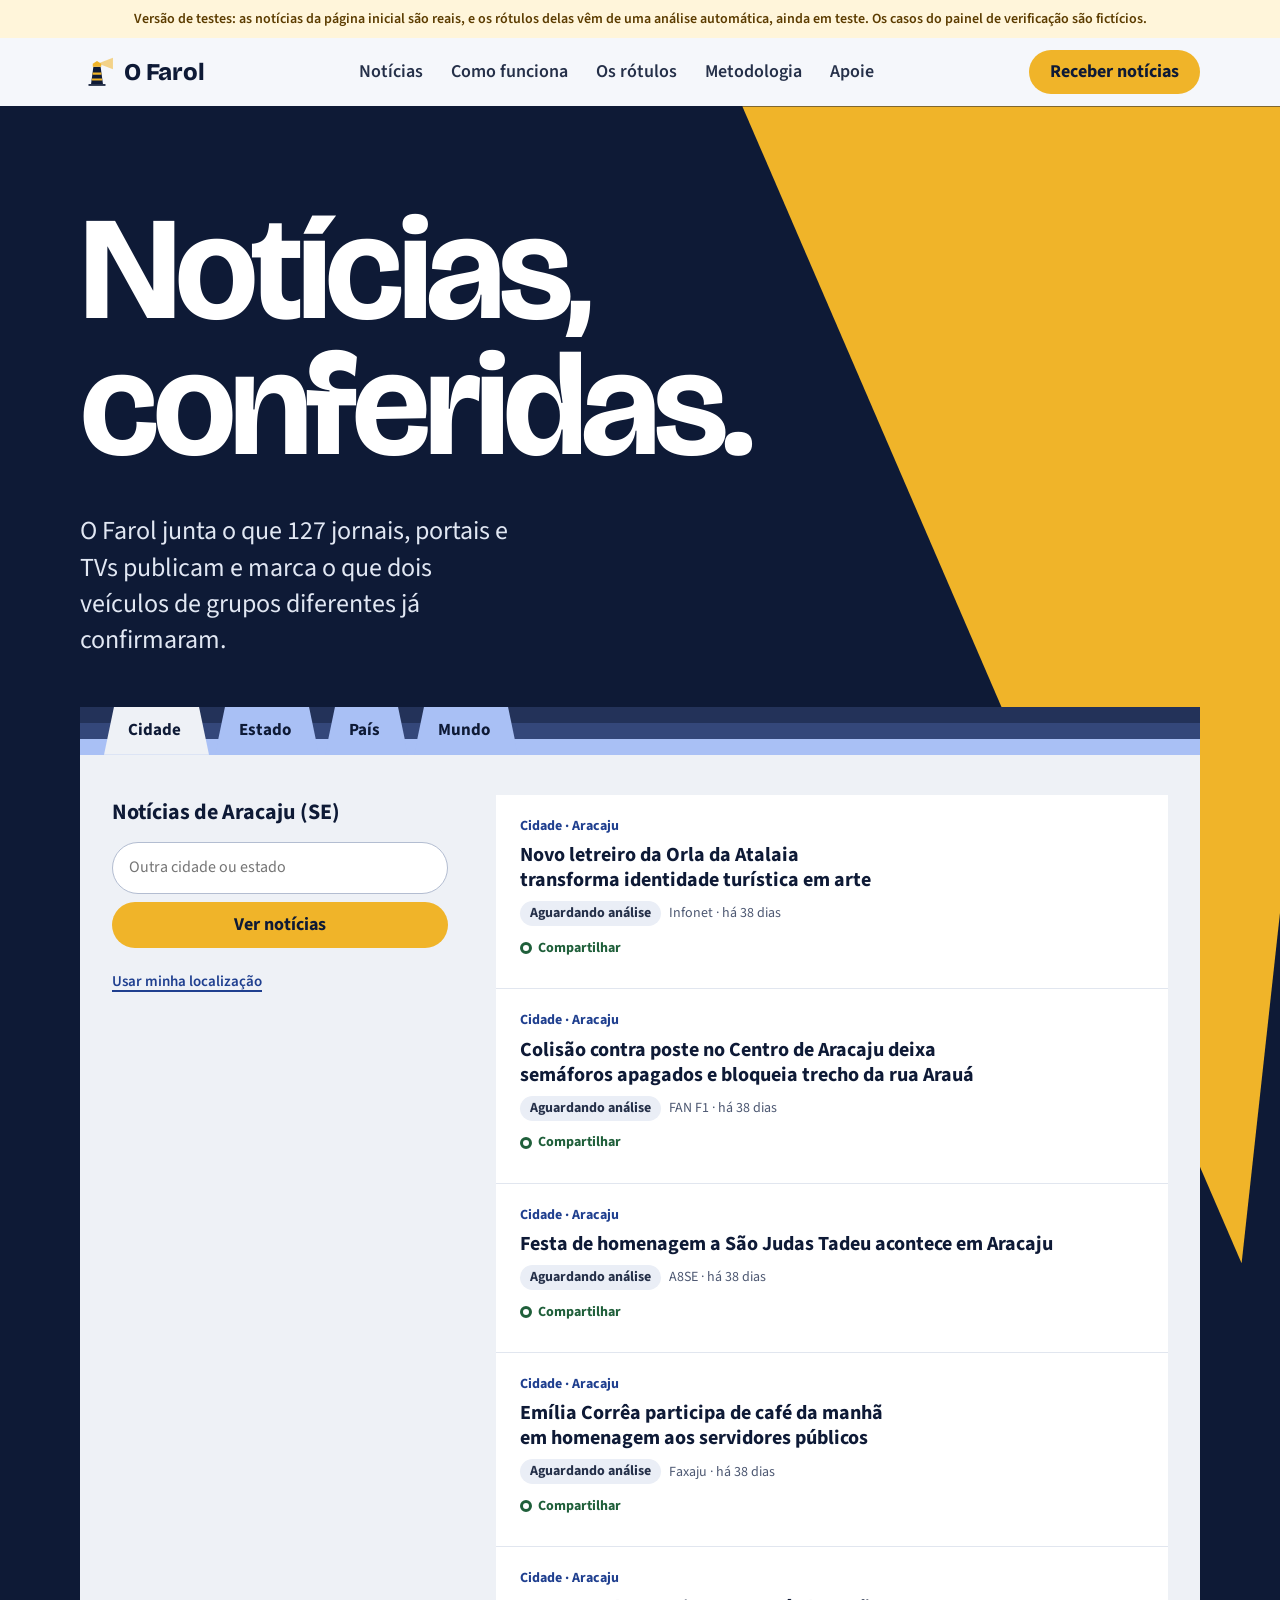
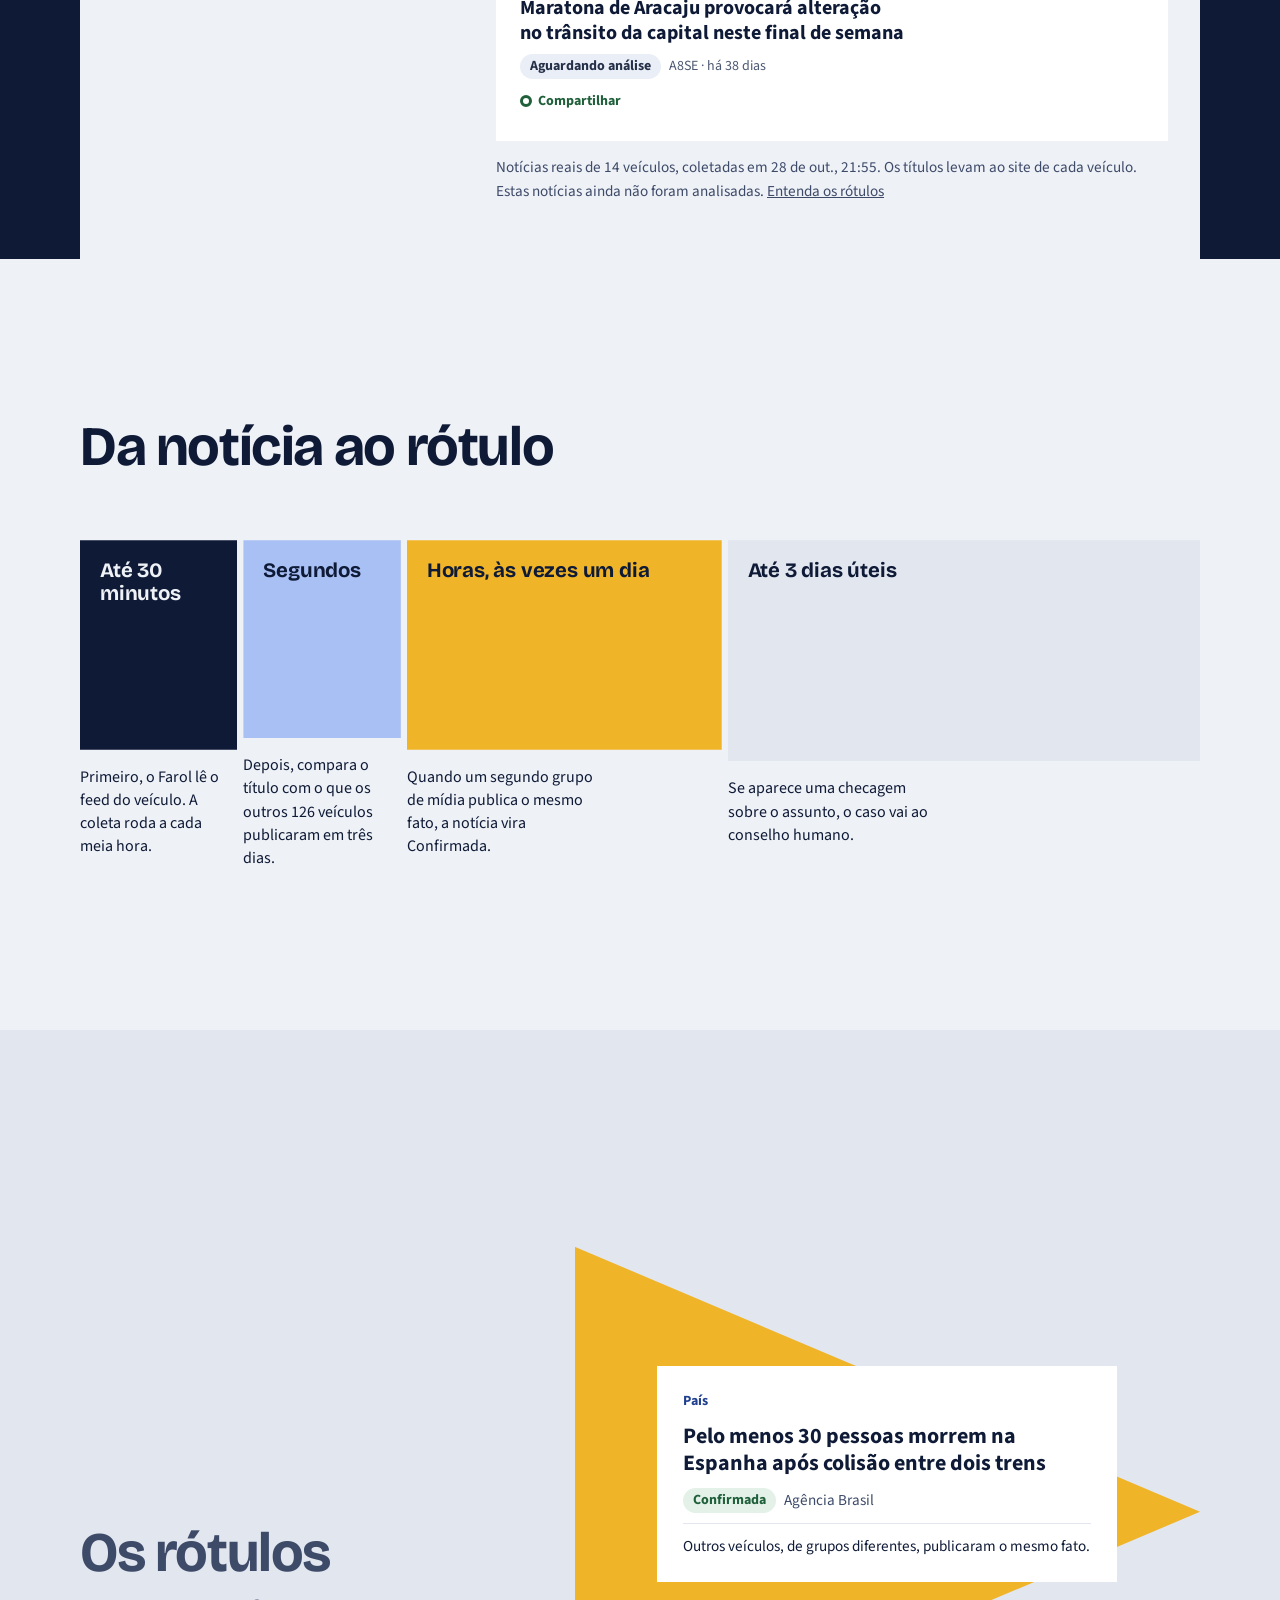
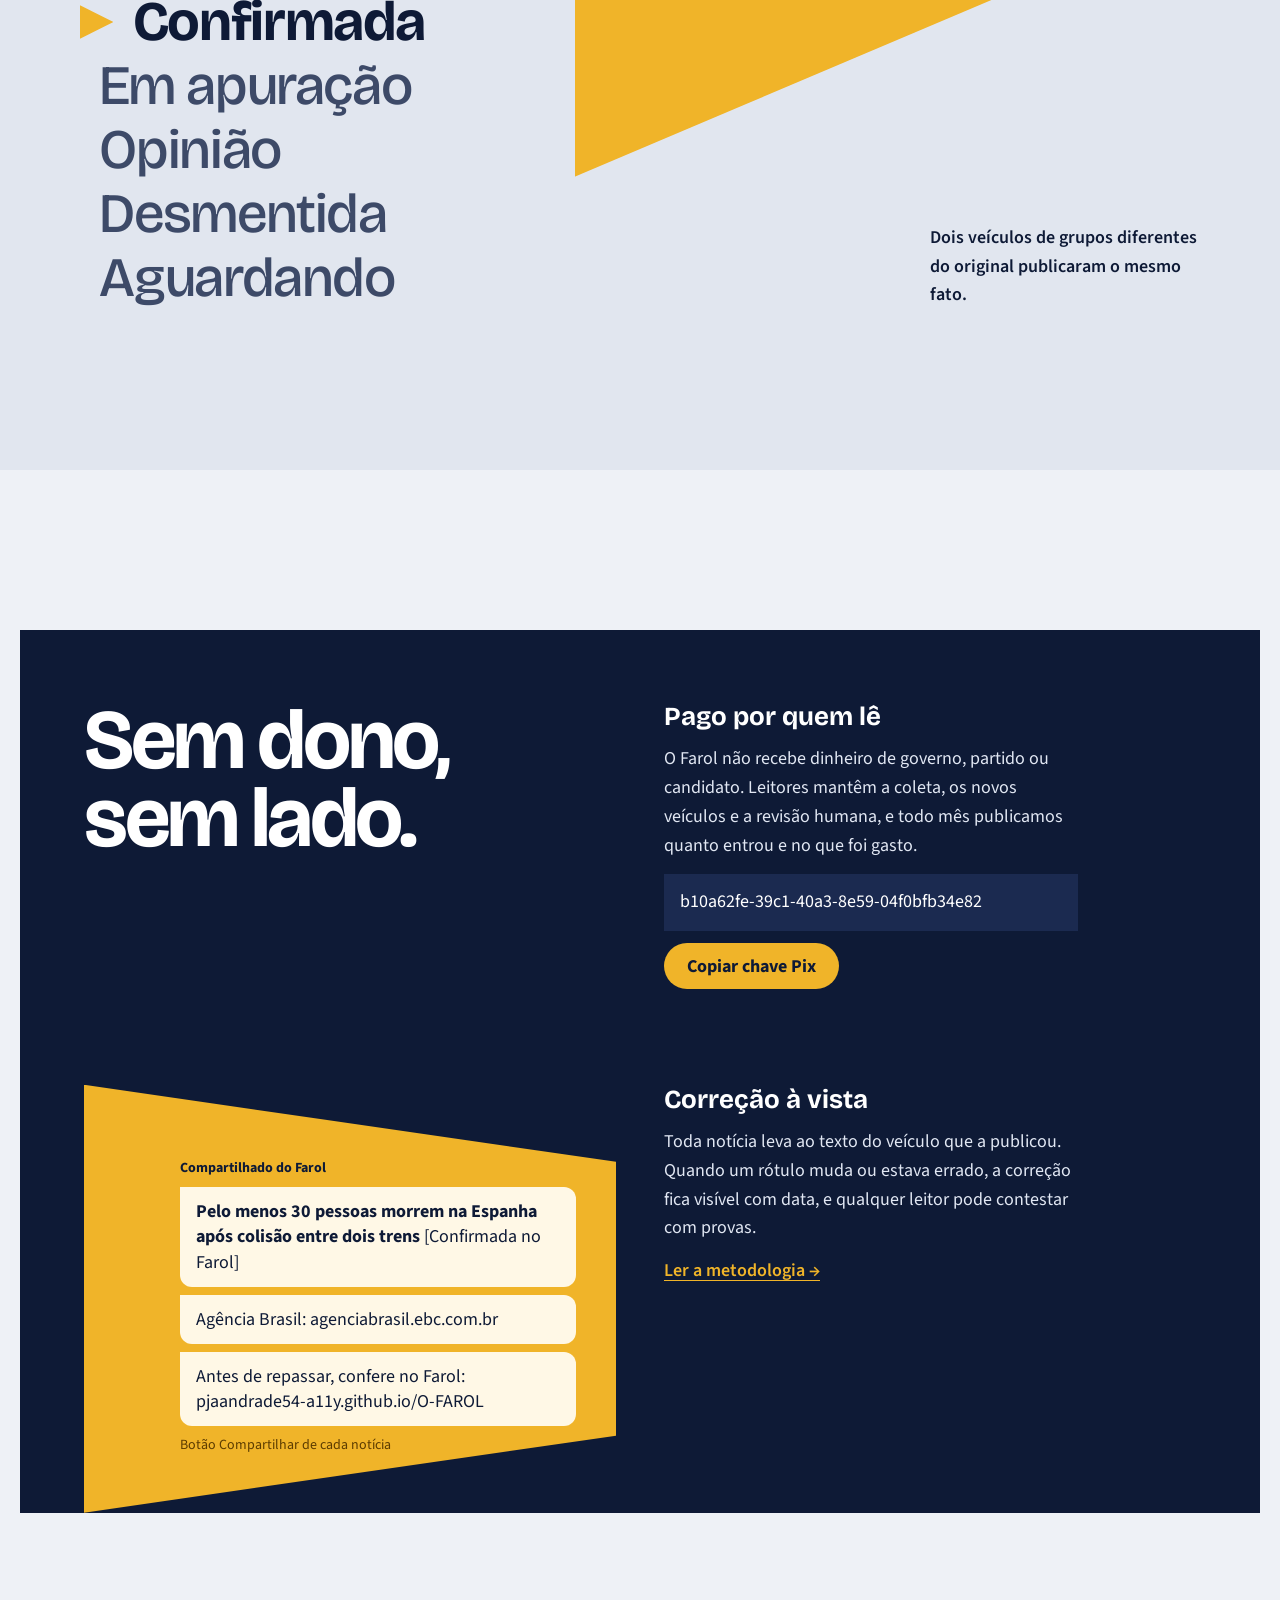
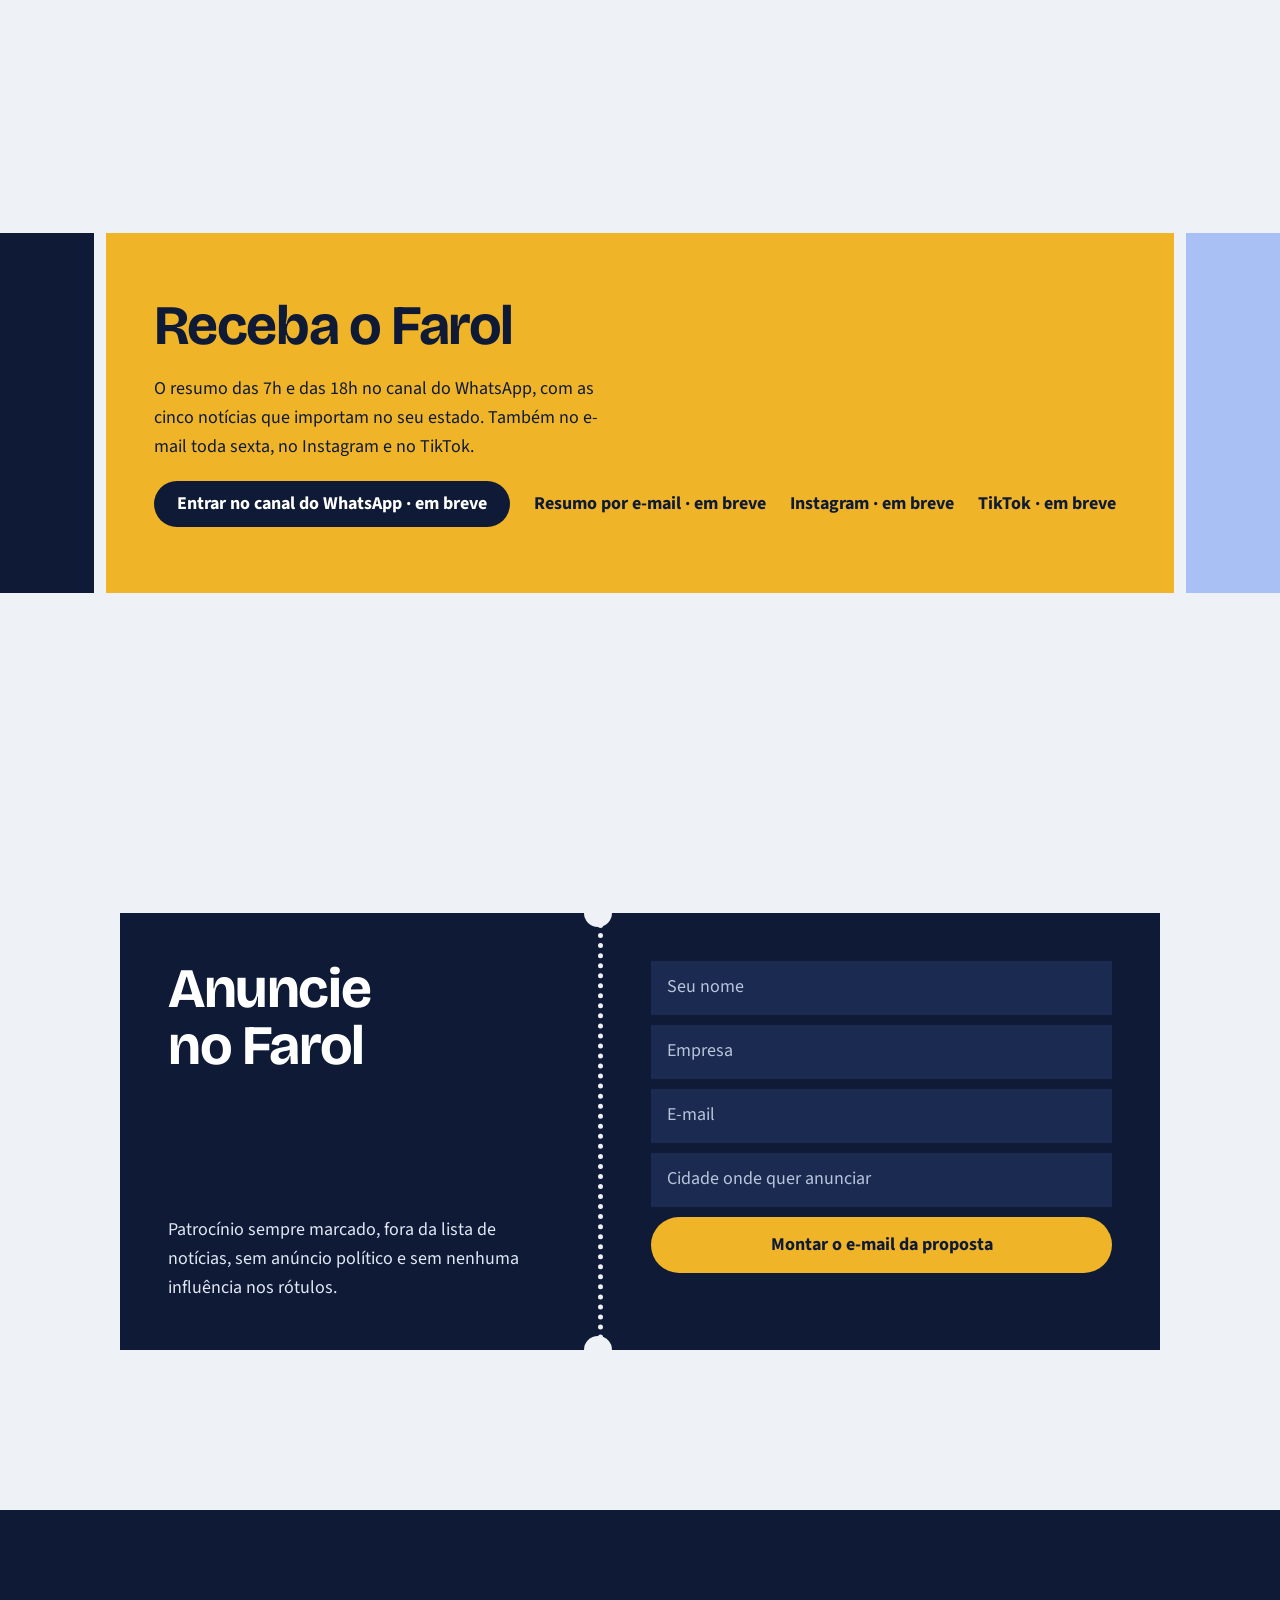
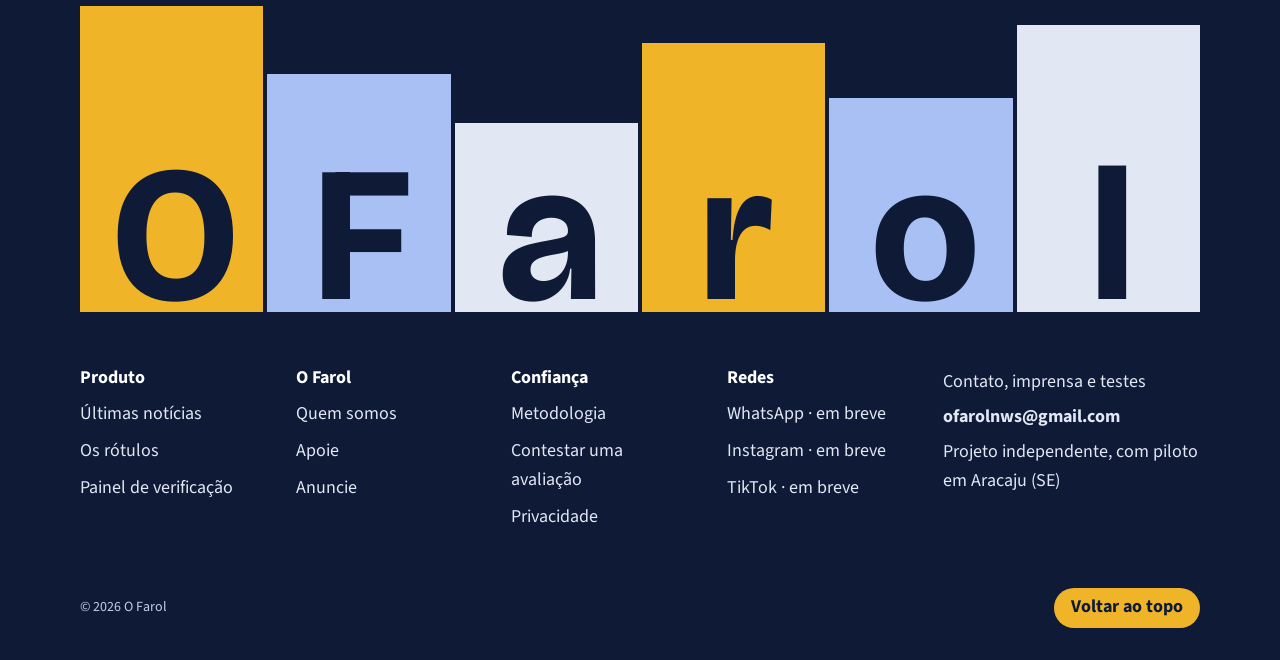
==== commit ae46b004: "Fotos nas notícias confirmadas e uma página inicial mais fluida - O coletor guarda a foto que o veíc" ====
--- a/index.html
+++ b/index.html
@@ -44,7 +44,7 @@
       <div class="abertura__feixe" aria-hidden="true"></div>
       <div class="container abertura__texto">
         <h1 id="titulo-pagina">Notícias, <br>conferidas.</h1>
-        <p class="abertura__apoio">O Farol junta o que 127 jornais, portais e TVs publicam e marca o que dois veículos de grupos diferentes já confirmaram.</p>
+        <p class="abertura__apoio">O Farol junta o que <span data-contar>127</span> jornais, portais e TVs publicam e marca o que dois veículos de grupos diferentes já confirmaram.</p>
       </div>
 
       <div class="container pastas">
@@ -108,6 +108,7 @@
         <div class="rotulos__palco" aria-live="polite">
           <div class="rotulos__feixe" aria-hidden="true"></div>
           <article class="exemplo" data-ui>
+            <img class="exemplo__foto" id="exemplo-foto" alt="" referrerpolicy="no-referrer" hidden>
             <p class="exemplo__escala" id="exemplo-escala">País</p>
             <p class="exemplo__titulo" id="exemplo-titulo">Pelo menos 30 pessoas morrem na Espanha após colisão entre dois trens</p>
             <p class="exemplo__meta"><span class="rotulo rotulo--confirmada" id="exemplo-rotulo">Confirmada</span> <span id="exemplo-veiculo">Agência Brasil</span></p>
--- a/css/estilos.css
+++ b/css/estilos.css
@@ -112,7 +112,12 @@
 .cabecalho {
   position: sticky; top: env(safe-area-inset-top, 0px); z-index: 20;
   background: var(--papel);
-}
+  transition: transform 360ms cubic-bezier(0.22, 1, 0.36, 1);
+}
+.cabecalho--escondido { transform: translateY(-110%); }
+
+/* Troca de página com um esmaecer suave (navegadores que suportam) */
+@view-transition { navigation: auto; }
 .cabecalho__linha { display: flex; align-items: center; gap: 24px; min-height: 68px; }
 .marca {
   display: inline-flex; align-items: center; gap: 10px; flex: none; min-height: 44px;
--- a/css/inicio.css
+++ b/css/inicio.css
@@ -226,10 +226,70 @@
 .abertura__feixe { animation: varrer 9s var(--ease-out) infinite alternate; transform-origin: 97% 64%; }
 @keyframes varrer { from { transform: rotate(-3deg); } to { transform: rotate(4deg); } }
 
+/* Fluidez */
+.progresso {
+  position: fixed; inset: 0 0 auto; z-index: 30; height: 4px; background: var(--luz-farol);
+  transform: scaleX(0); transform-origin: 0 50%; pointer-events: none;
+}
+.feixe--guiado { animation: none; transform: rotate(var(--giro, 0deg)); transition: transform 1.2s var(--ease-out); }
+
+/* As notícias: ao trocar de aba, a lista entra deslizando e cada notícia vem logo atrás da anterior */
+.painel__lista:not([hidden]) { animation: aba-entra 480ms var(--ease-expo); }
+[data-direcao="volta"] .painel__lista:not([hidden]) { animation-name: aba-volta; }
+.painel__lista:not([hidden]) > .noticia { animation: noticia-entra 600ms var(--ease-expo) backwards; }
+.painel__lista > .noticia:nth-child(2) { animation-delay: 50ms; }
+.painel__lista > .noticia:nth-child(3) { animation-delay: 100ms; }
+.painel__lista > .noticia:nth-child(4) { animation-delay: 150ms; }
+.painel__lista > .noticia:nth-child(5) { animation-delay: 200ms; }
+@keyframes aba-entra { from { opacity: 0; transform: translateX(28px); } }
+@keyframes aba-volta { from { opacity: 0; transform: translateX(-28px); } }
+@keyframes noticia-entra { from { opacity: 0; transform: translateY(14px); } }
+[data-ui] .noticia { transition: background-color 240ms var(--ease-out); }
+[data-ui] .noticia:hover { background: #f6f8fc; }
+
+/* Enquanto as notícias carregam: três cartões vazios com um brilho passando */
+[data-ui] .painel__lista:empty { min-height: 360px; background:
+  linear-gradient(100deg, transparent 30%, rgba(255, 255, 255, 0.7) 50%, transparent 70%) 0 0 / 200% 100% no-repeat,
+  linear-gradient(var(--chao-2), var(--chao-2)) 24px 28px / 40% 14px no-repeat,
+  linear-gradient(var(--chao-2), var(--chao-2)) 24px 56px / 80% 20px no-repeat,
+  linear-gradient(var(--chao-2), var(--chao-2)) 24px 148px / 40% 14px no-repeat,
+  linear-gradient(var(--chao-2), var(--chao-2)) 24px 176px / 70% 20px no-repeat,
+  linear-gradient(var(--chao-2), var(--chao-2)) 24px 268px / 40% 14px no-repeat,
+  linear-gradient(var(--chao-2), var(--chao-2)) 24px 296px / 75% 20px no-repeat,
+  var(--branco);
+  animation: carregando 1.4s linear infinite; }
+@keyframes carregando { from { background-position: 150% 0, 24px 28px, 24px 56px, 24px 148px, 24px 176px, 24px 268px, 24px 296px, 0 0; }
+  to { background-position: -50% 0, 24px 28px, 24px 56px, 24px 148px, 24px 176px, 24px 268px, 24px 296px, 0 0; } }
+
+/* Notícia confirmada com a foto do veículo, à direita do texto */
+[data-ui] .noticia--foto { display: grid; grid-template-columns: minmax(0, 1fr) 168px; column-gap: 24px; align-items: start; }
+[data-ui] .noticia--foto > :not(.noticia__foto) { grid-column: 1; }
+[data-ui] .noticia__foto { grid-column: 2; grid-row: 1 / span 4; margin: 4px 0 0; aspect-ratio: 4 / 3; overflow: hidden; background: var(--chao-2); }
+[data-ui] .noticia__foto img { width: 100%; height: 100%; object-fit: cover; opacity: 0; transform: scale(1.06);
+  transition: opacity 500ms var(--ease-out), transform 900ms var(--ease-expo); }
+[data-ui] .noticia__foto.carregou img { opacity: 1; transform: none; }
+[data-ui] .noticia--foto:hover .noticia__foto img { transform: scale(1.05); }
+[data-ui] .exemplo__foto { width: 100%; aspect-ratio: 16 / 9; object-fit: cover; background: var(--chao-2); }
+
+/* As etapas crescem da esquerda para a direita, uma depois da outra */
+.js .etapas__barra[data-entrada] .etapa strong { clip-path: inset(0 100% 0 0); transition: clip-path 1s var(--ease-expo); }
+.js .etapas__barra[data-entrada].entrou .etapa strong { clip-path: inset(0); }
+.js .etapas__barra .etapa--compara strong { transition-delay: 180ms; }
+.js .etapas__barra .etapa--confirma strong { transition-delay: 360ms; }
+.js .etapas__barra .etapa--conselho strong { transition-delay: 540ms; }
+
+/* Botões respondem ao toque */
+.botao, .rotulos__nome, .abas [role="tab"] { transition: transform 160ms var(--ease-out), background-color 200ms ease, color 200ms ease; }
+.botao:active, .abas [role="tab"]:active { transform: scale(0.97); }
+
 @media (prefers-reduced-motion: reduce) {
   .js [data-entrada] { transform: none; transition: opacity 400ms ease; }
   .abertura__feixe { animation: none; }
   .rotulos__nome, [data-ui].exemplo { transition: none; }
+  .painel__lista:not([hidden]), .painel__lista:not([hidden]) > .noticia, [data-ui] .painel__lista:empty { animation: none; }
+  .js .etapas__barra[data-entrada] .etapa strong { clip-path: none; transition: none; }
+  [data-ui] .noticia__foto img { transition: none; transform: none; }
+  .progresso { display: none; }
 }
 
 /* Tablet */
@@ -265,6 +325,8 @@
   .rotulos__nome { font-size: 1.625rem; }
   .rotulos__palco { order: -1; min-height: 0; padding: 48px 0 48px 12%; }
   [data-ui].exemplo { margin-top: 0; }
+  [data-ui] .noticia--foto { grid-template-columns: 1fr; }
+  [data-ui] .noticia__foto { grid-column: 1; grid-row: auto; order: -1; margin: 0 0 14px; aspect-ratio: 16 / 9; }
   .independencia { padding-left: 10px; padding-right: 10px; }
   .independencia__painel { padding: 48px 20px 0; gap: 40px; }
   [data-ui].mensagem { padding: 40px 20px 32px 40px; }
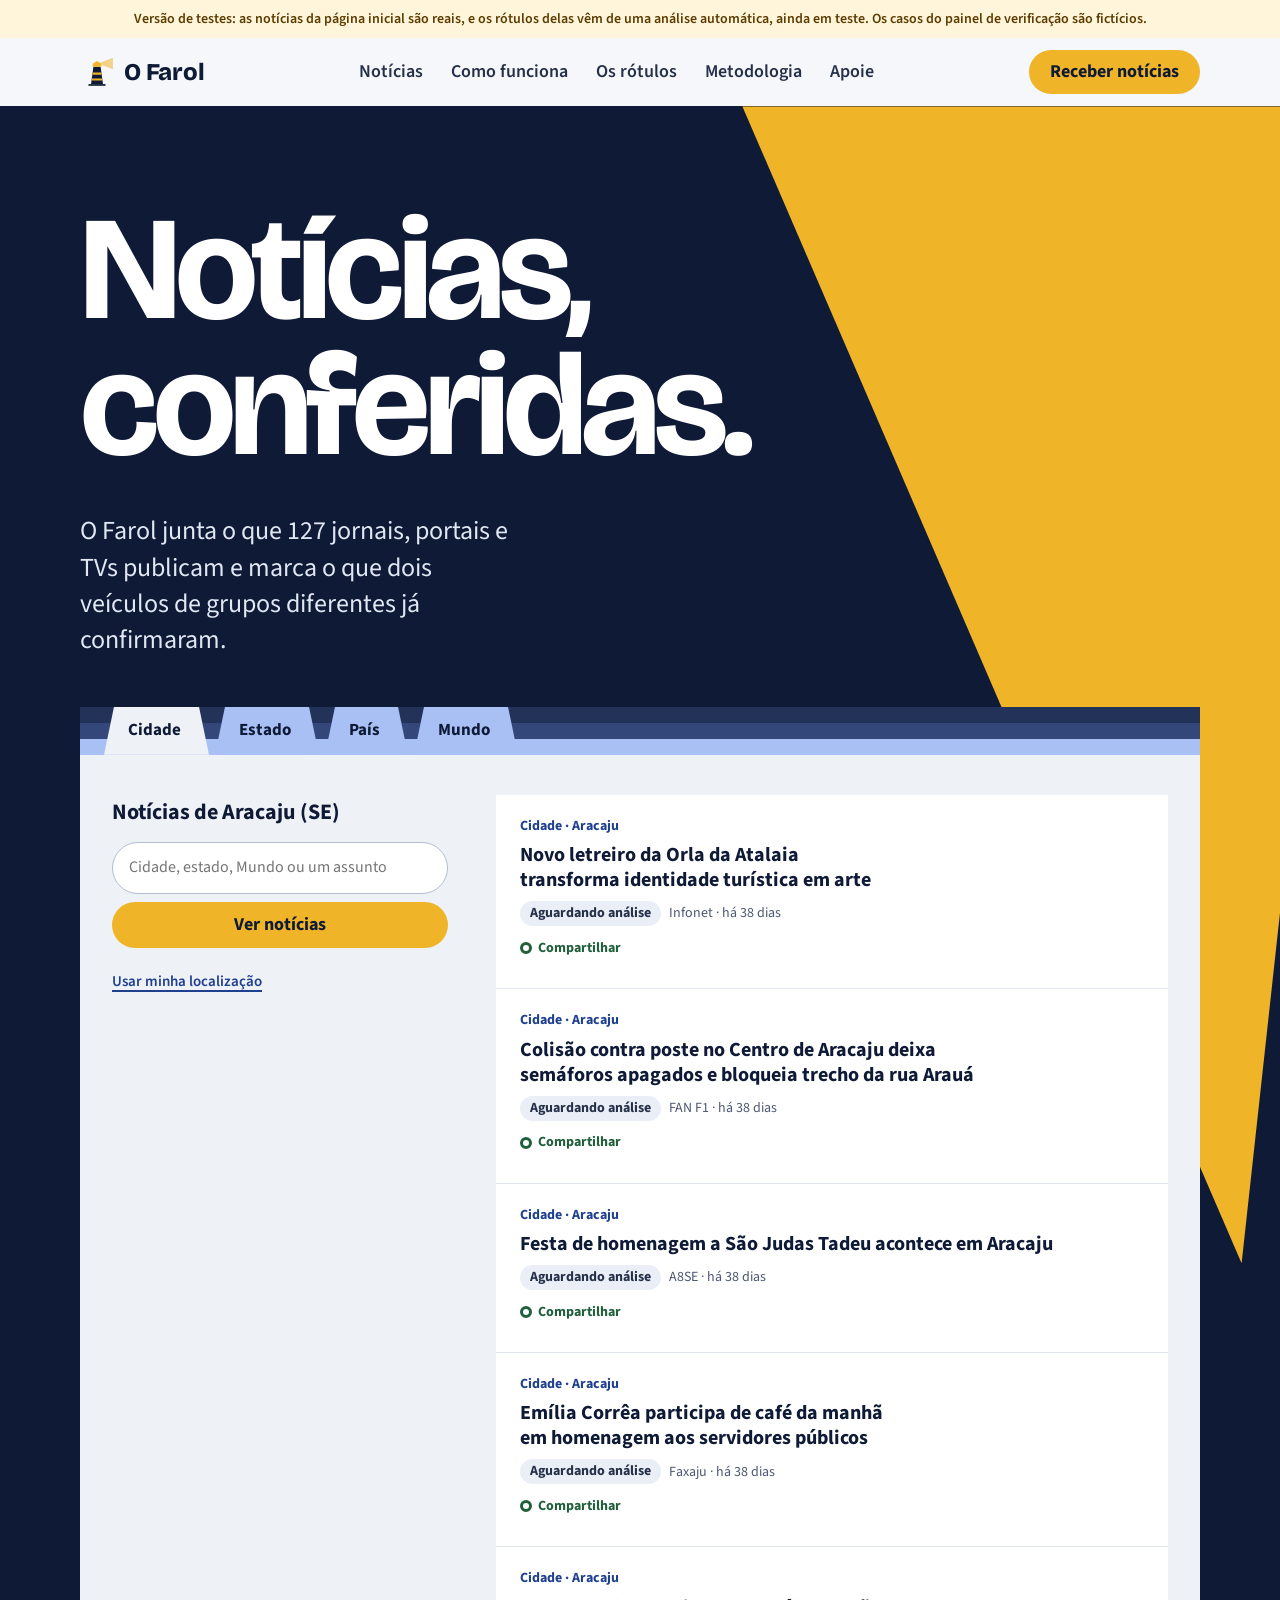
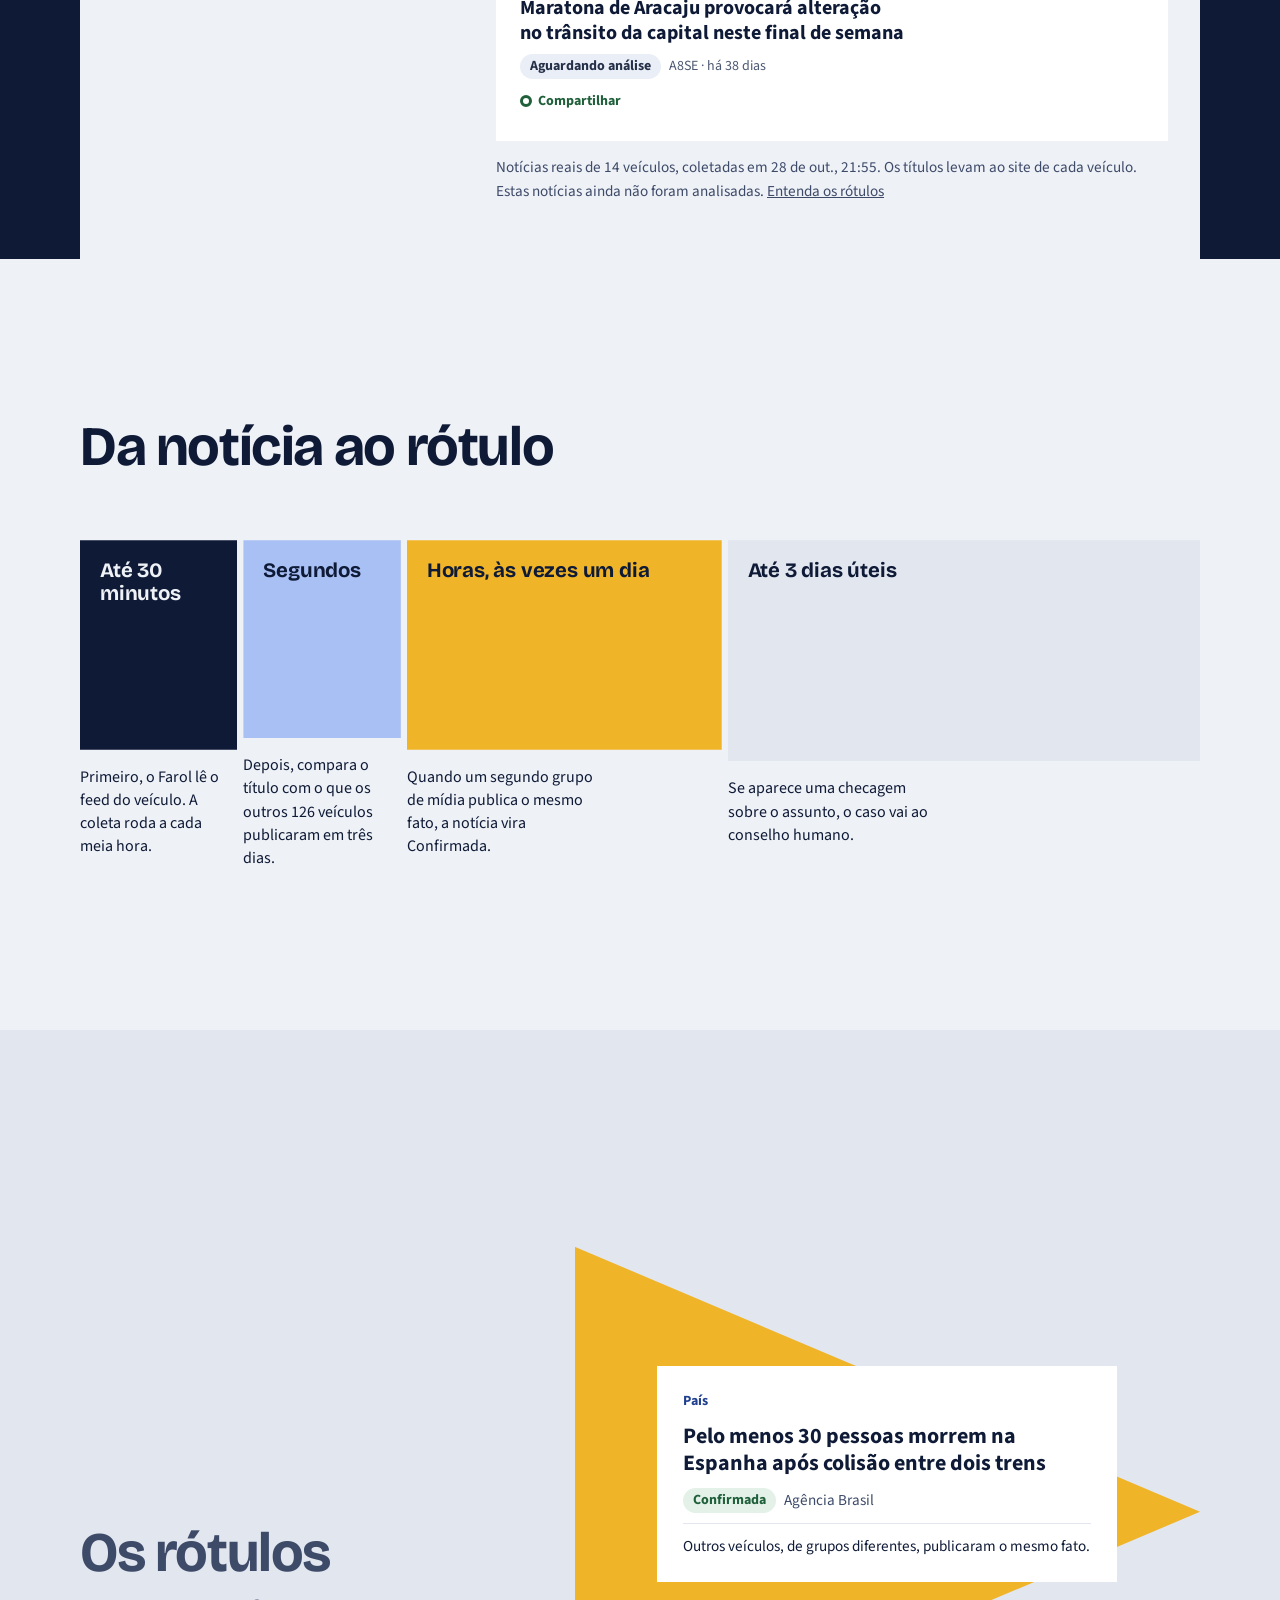
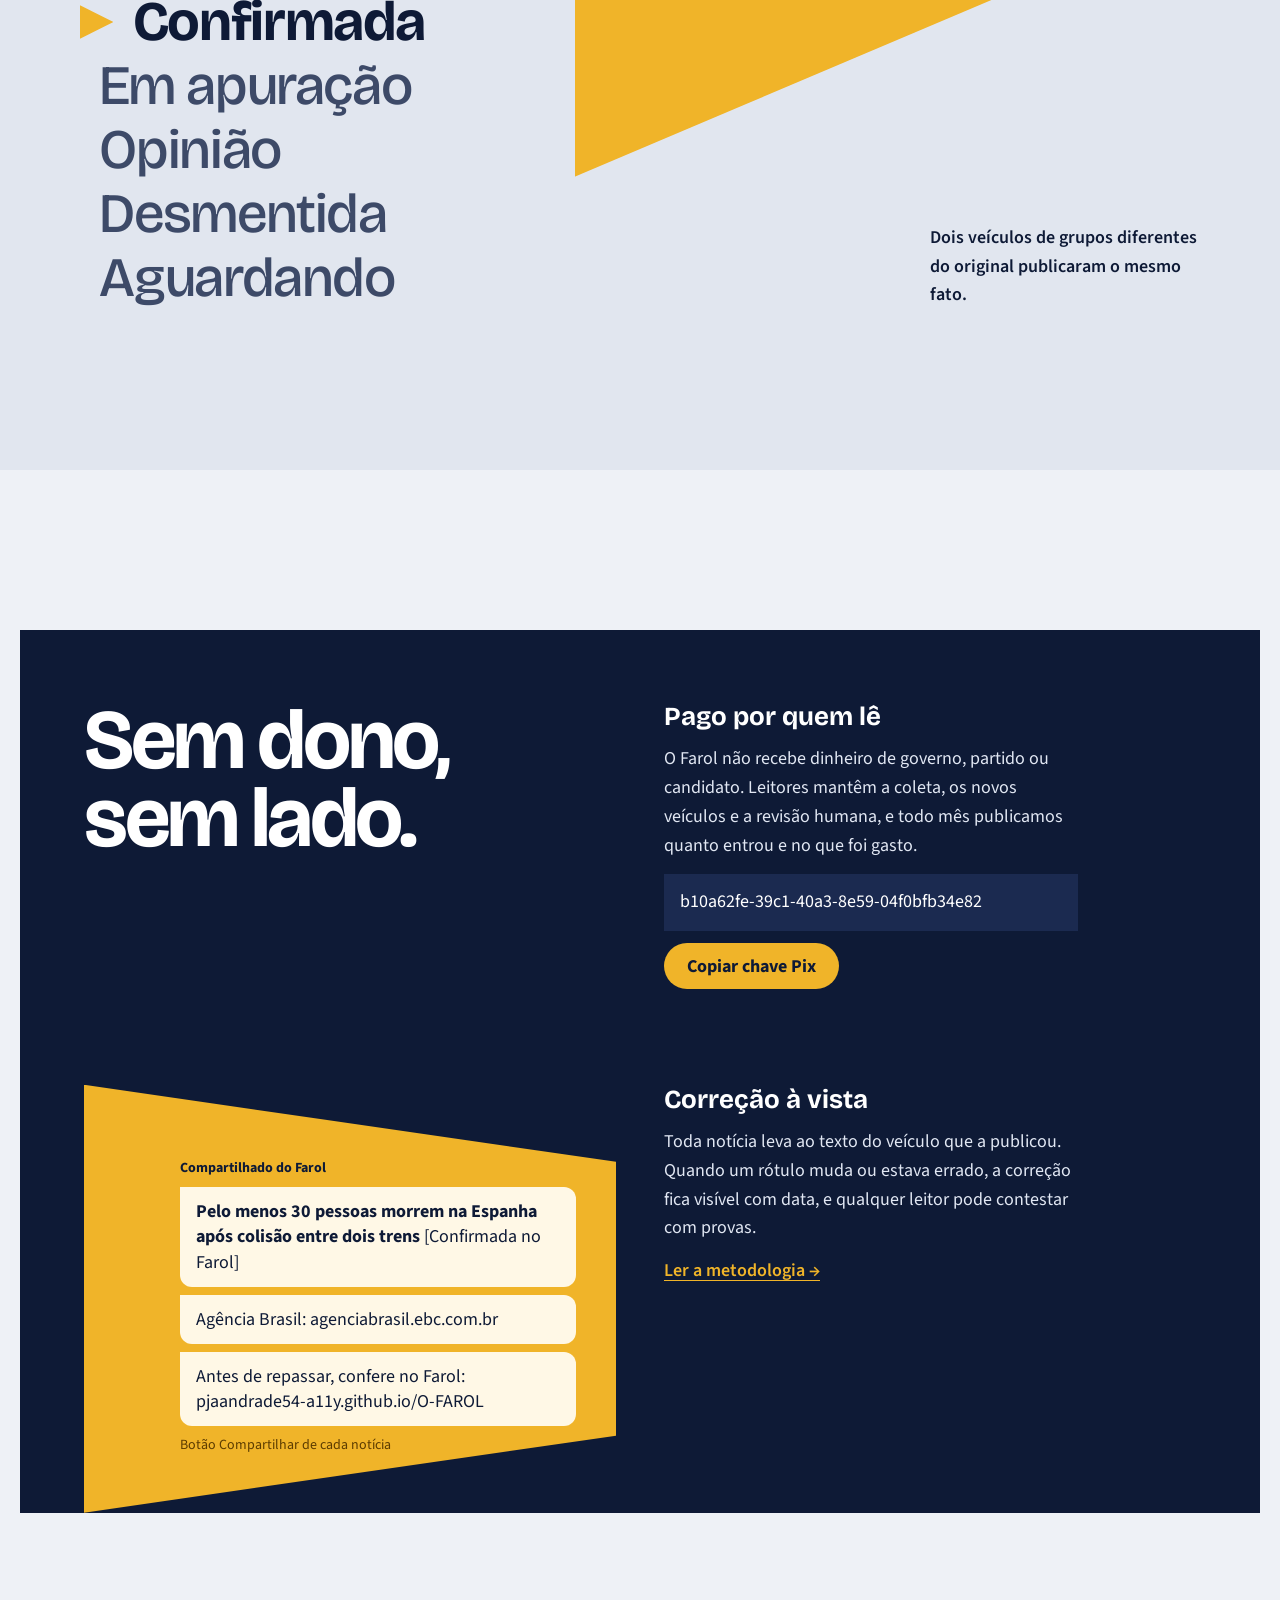
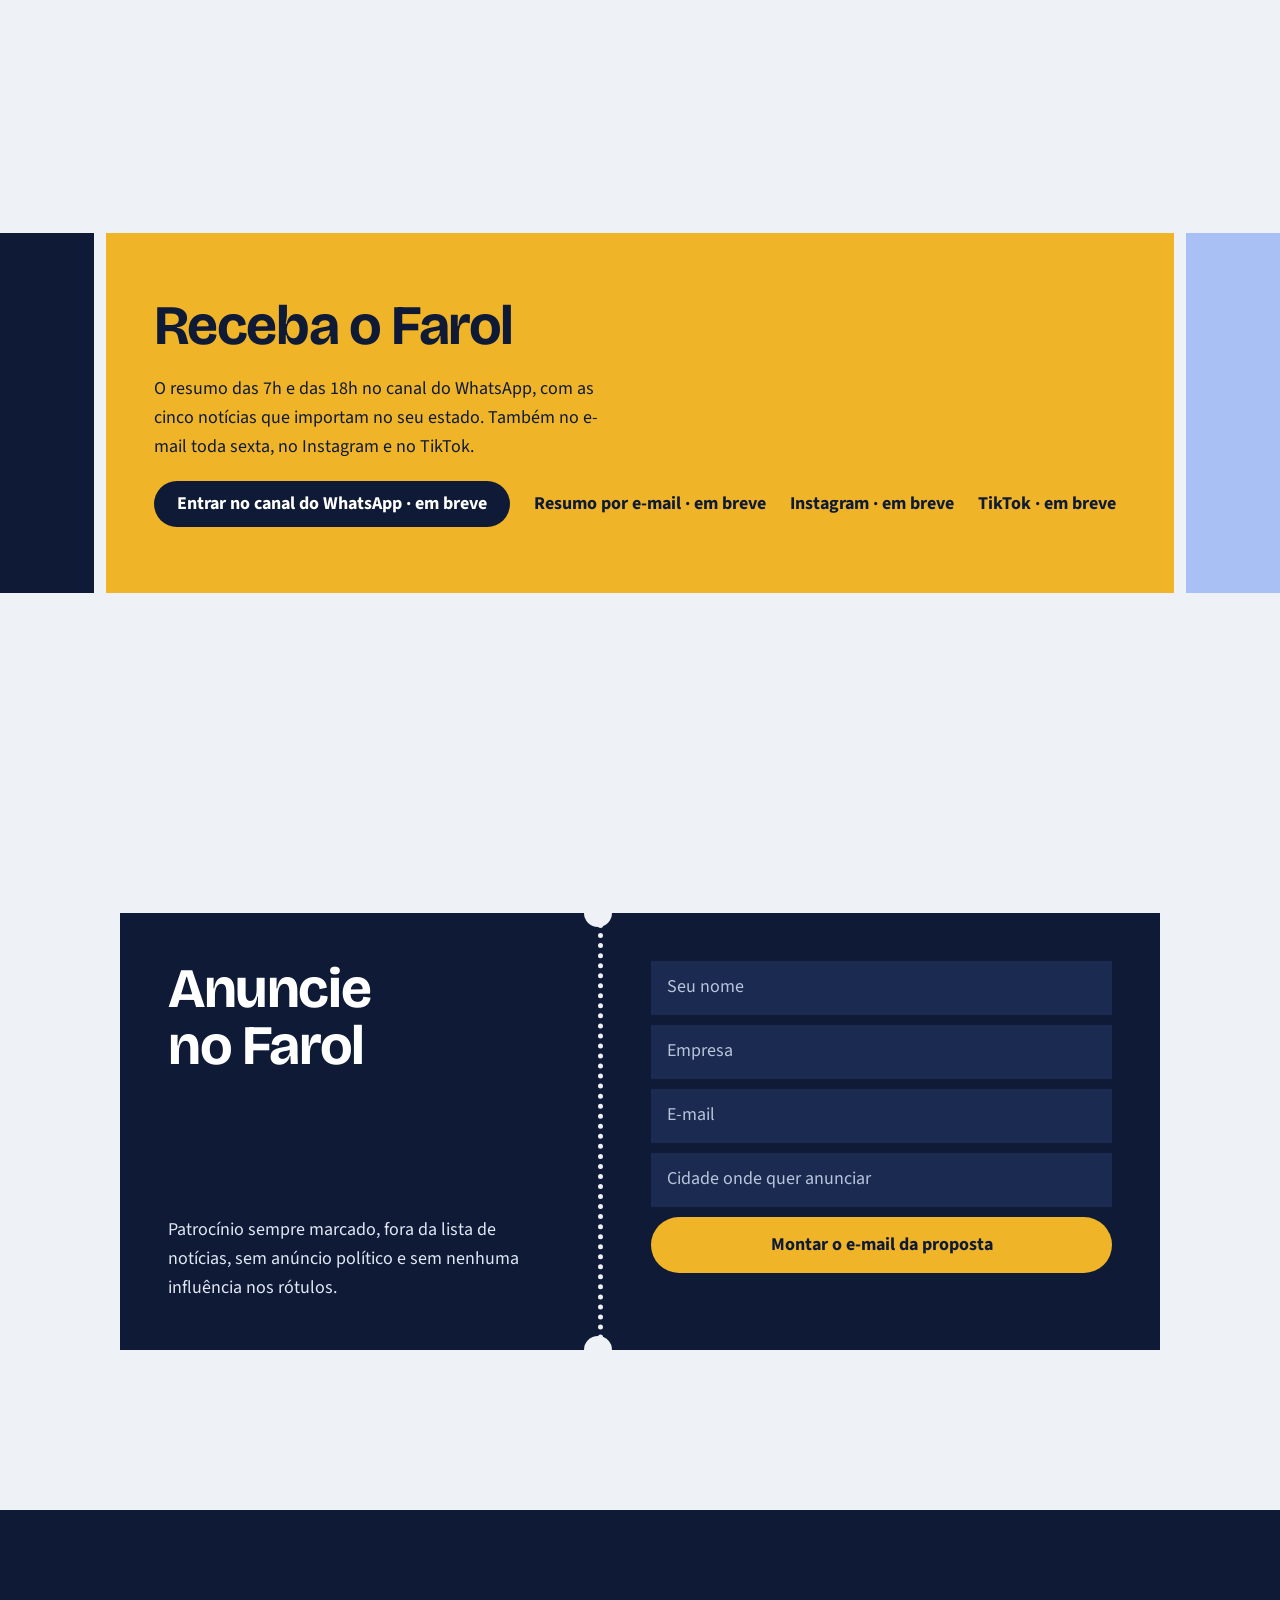
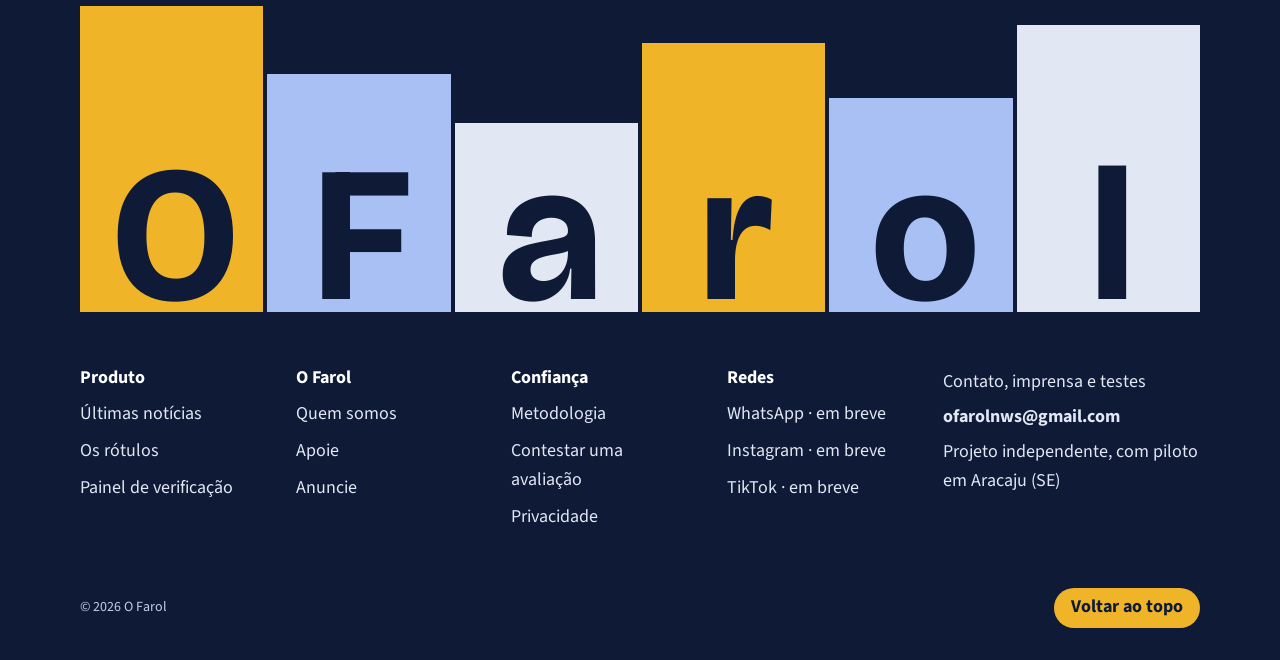
==== commit 631551c7: "Busca por assunto e por notícias globais; foto em todas as notícias - O campo da cidade aceita Mundo" ====
--- a/index.html
+++ b/index.html
@@ -55,12 +55,13 @@
             <button role="tab" id="aba-estado" aria-controls="lista-estado" aria-selected="false" tabindex="-1">Estado</button>
             <button role="tab" id="aba-pais" aria-controls="lista-pais" aria-selected="false" tabindex="-1">País</button>
             <button role="tab" id="aba-mundo" aria-controls="lista-mundo" aria-selected="false" tabindex="-1">Mundo</button>
+            <button role="tab" id="aba-busca" aria-controls="lista-busca" aria-selected="false" tabindex="-1" hidden>Busca</button>
           </div>
           <div class="pasta__corpo">
             <form class="local" id="form-local" autocomplete="off">
               <label class="local__rotulo" for="campo-local">Notícias de <span data-local>Aracaju (SE)</span></label>
               <div class="local__campo">
-                <input id="campo-local" name="local" type="text" list="lista-cidades" placeholder="Outra cidade ou estado" autocomplete="off" required>
+                <input id="campo-local" name="local" type="text" list="lista-cidades" placeholder="Cidade, estado, Mundo ou um assunto" autocomplete="off" required>
                 <datalist id="lista-cidades"></datalist>
                 <button class="botao botao--luz" type="submit">Ver notícias</button>
               </div>
@@ -72,6 +73,7 @@
               <ul class="painel__lista" role="tabpanel" id="lista-estado" aria-labelledby="aba-estado" hidden></ul>
               <ul class="painel__lista" role="tabpanel" id="lista-pais" aria-labelledby="aba-pais" hidden></ul>
               <ul class="painel__lista" role="tabpanel" id="lista-mundo" aria-labelledby="aba-mundo" hidden></ul>
+              <ul class="painel__lista" role="tabpanel" id="lista-busca" aria-labelledby="aba-busca" hidden></ul>
               <p class="painel__legenda" id="painel-legenda">Carregando notícias… <a href="metodologia.html#rotulos">Entenda os rótulos</a></p>
             </div>
           </div>
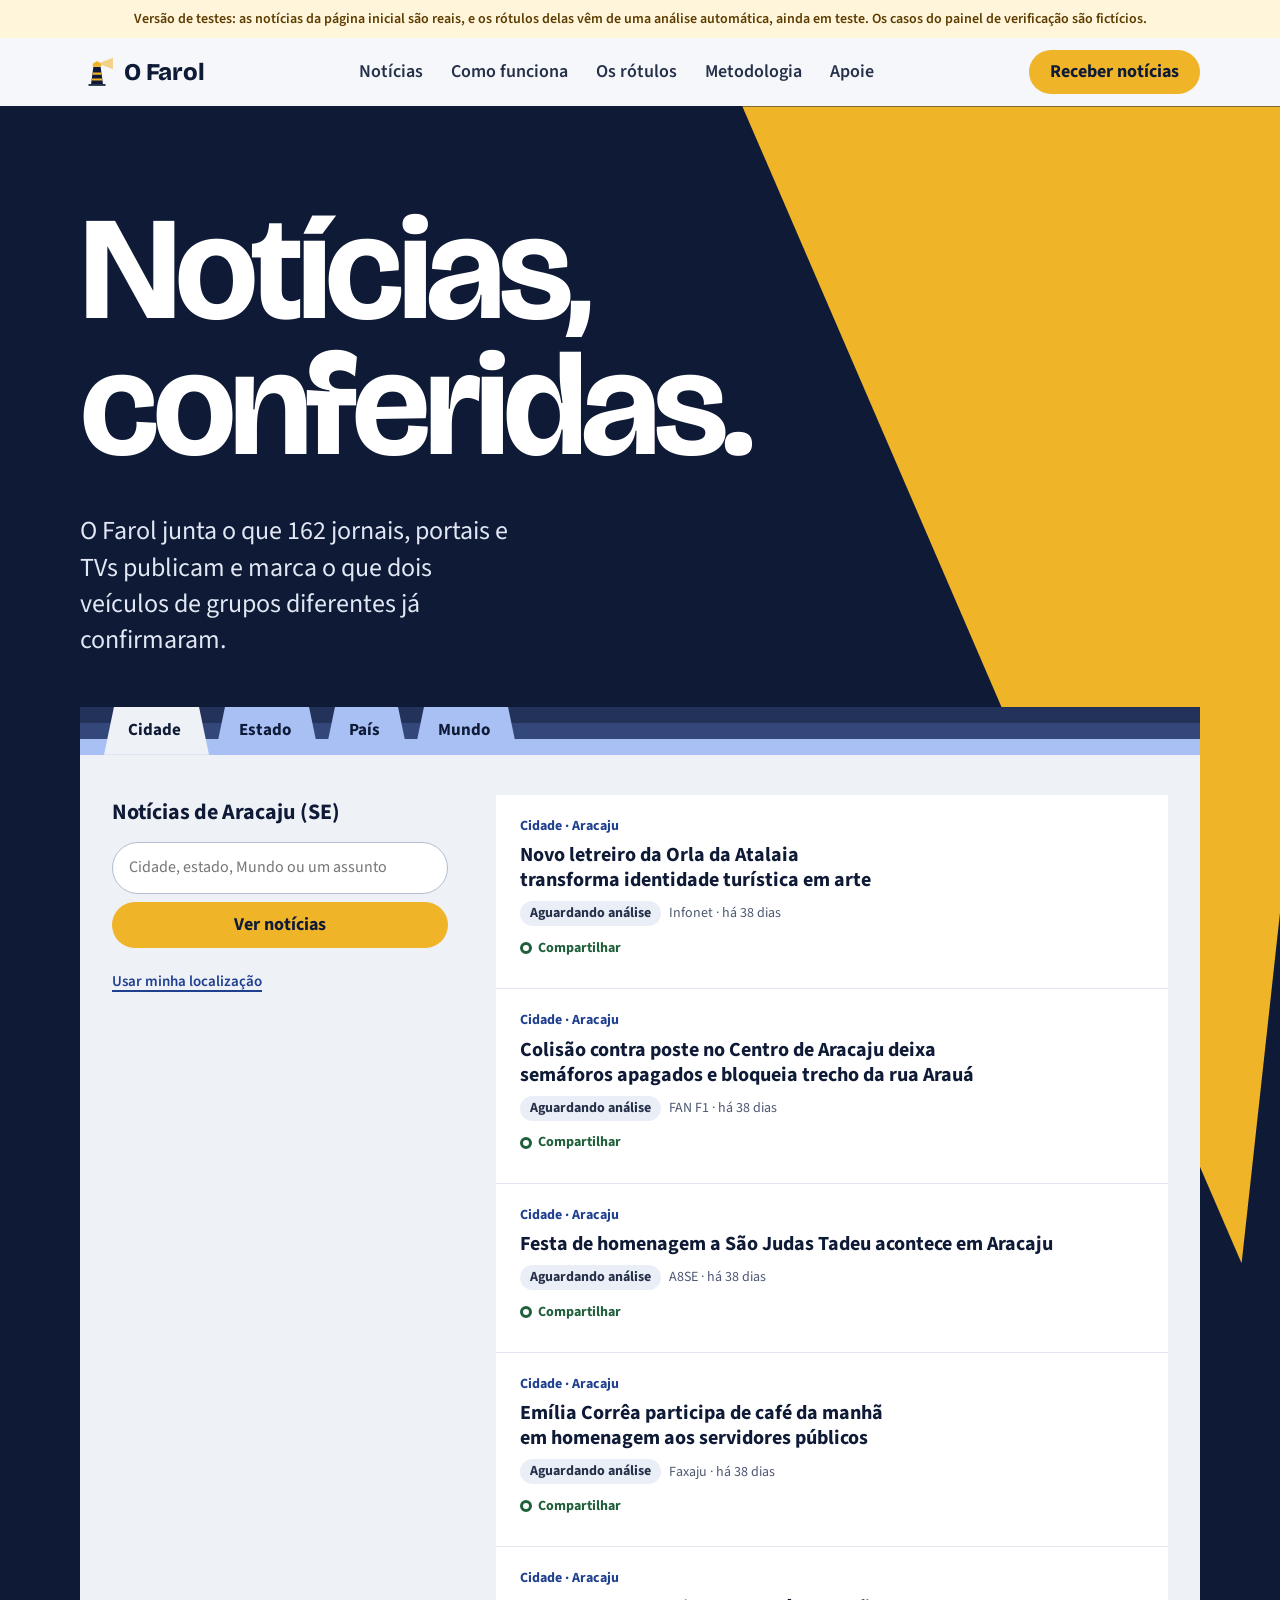
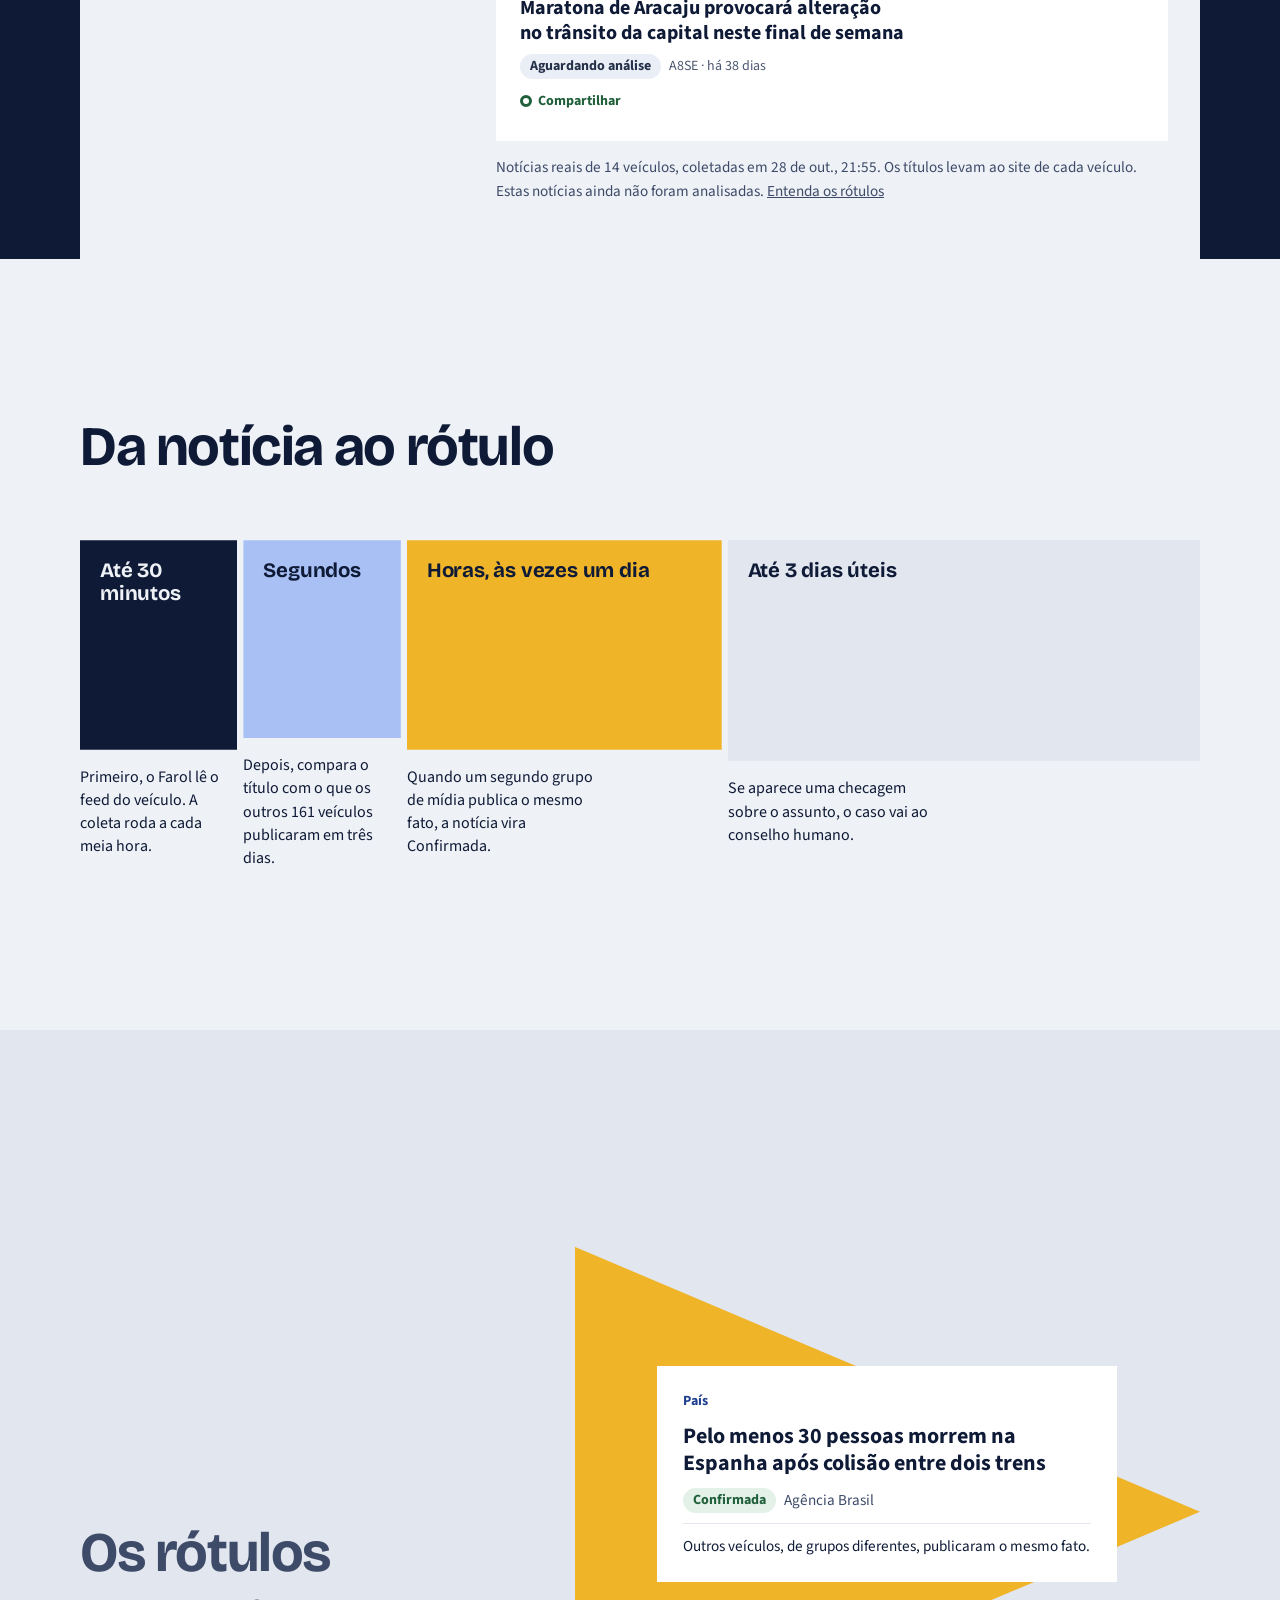
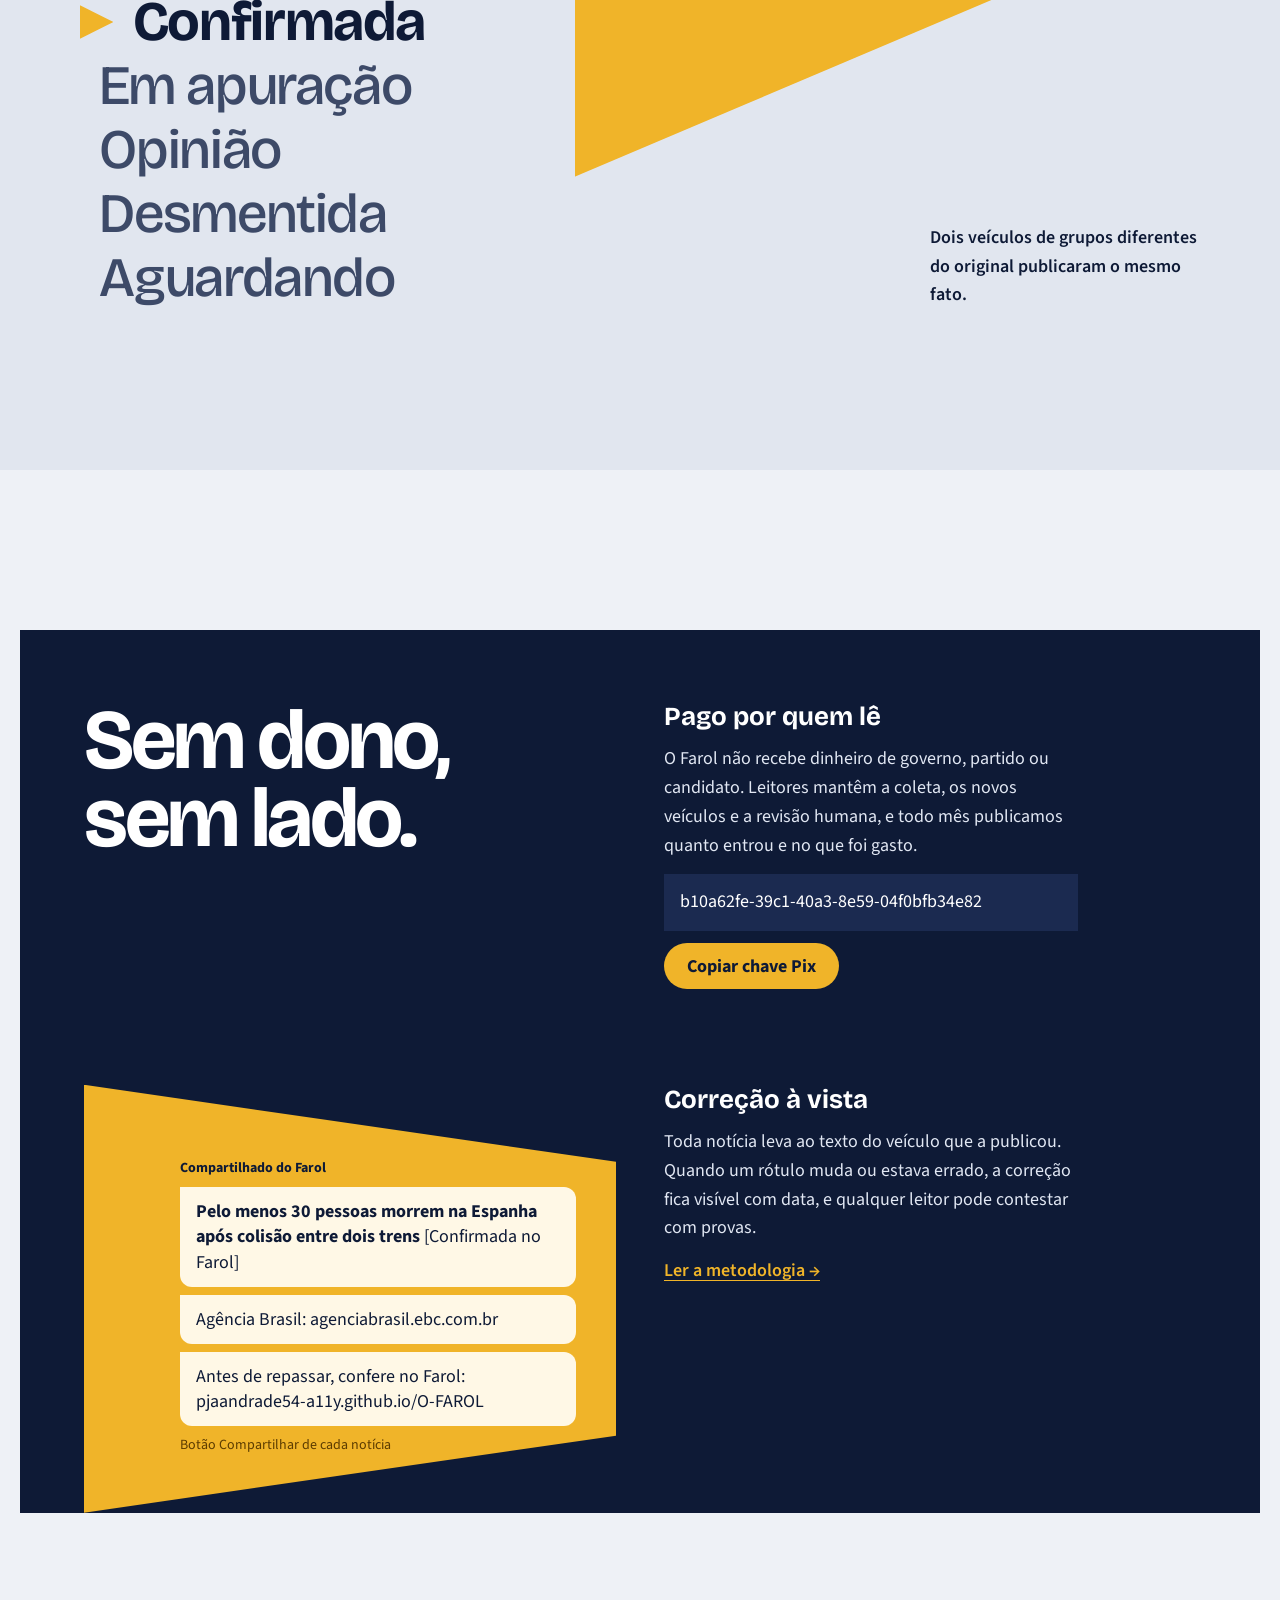
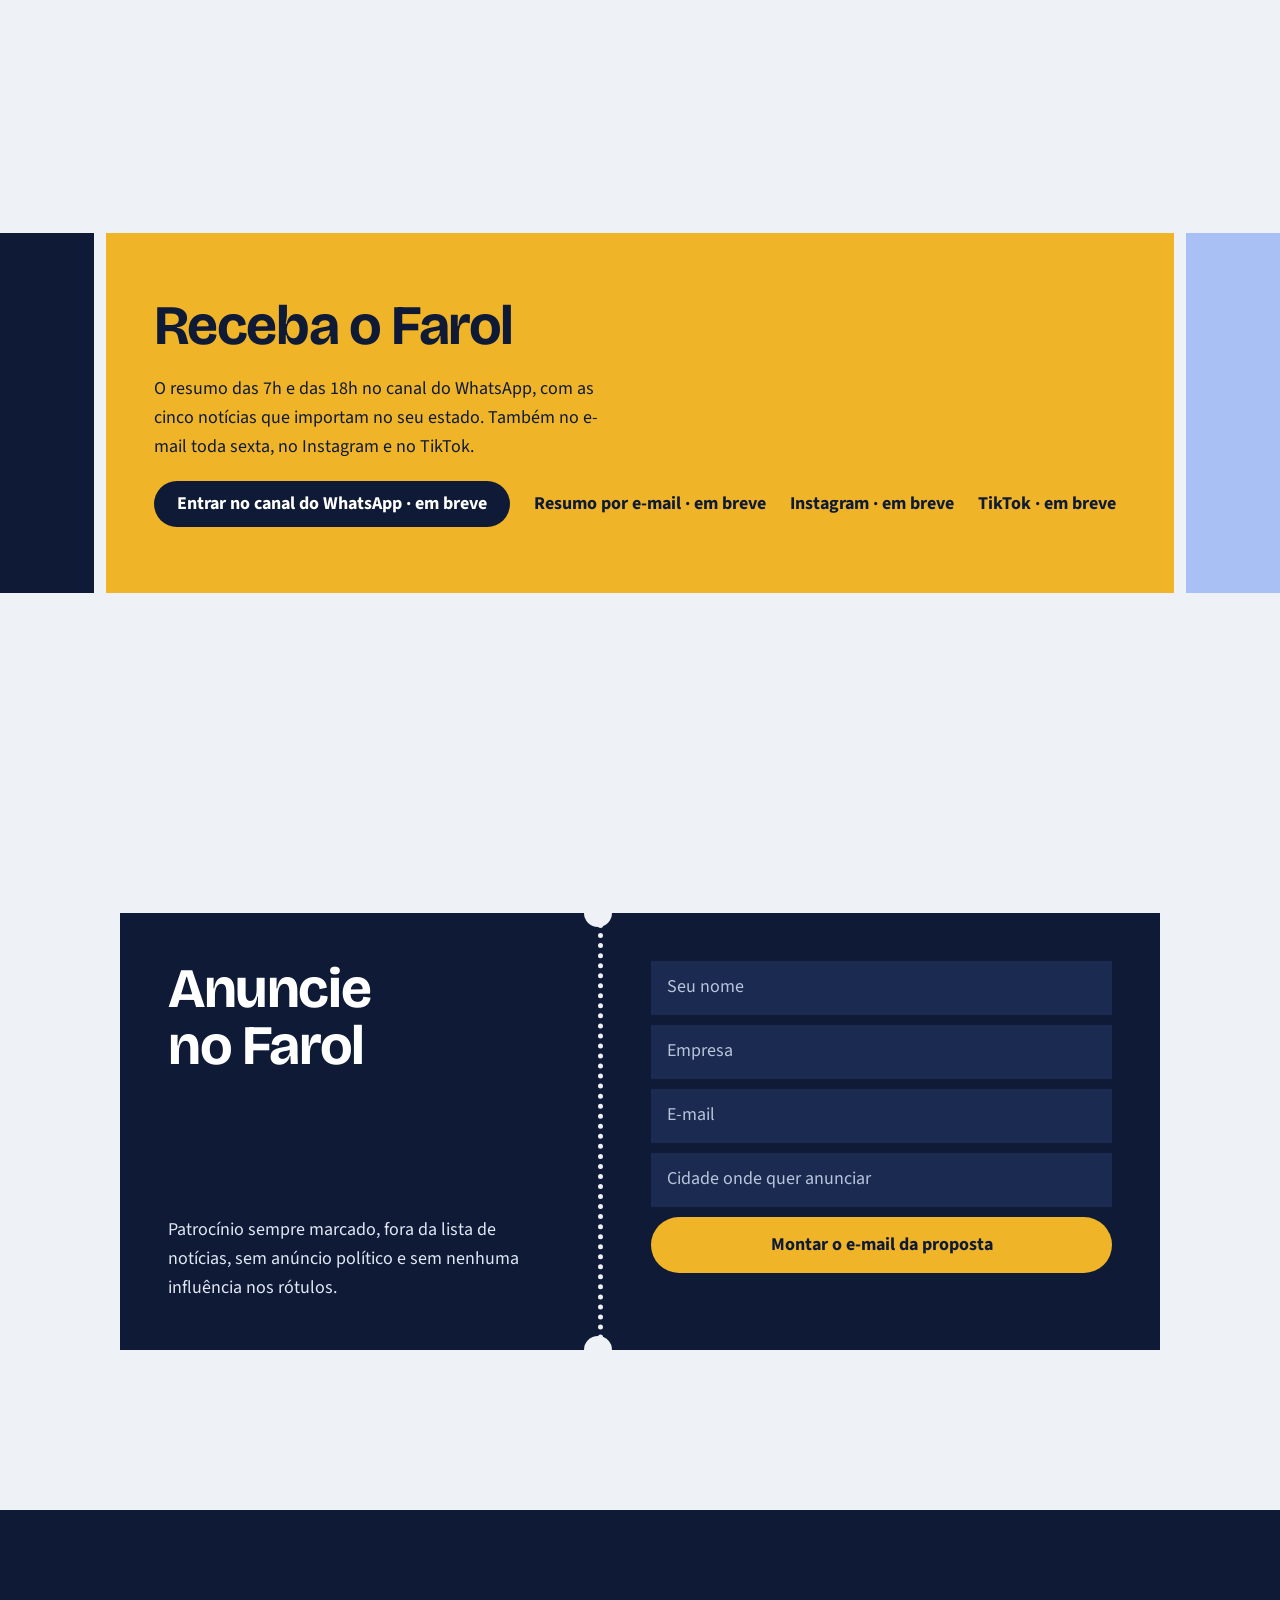
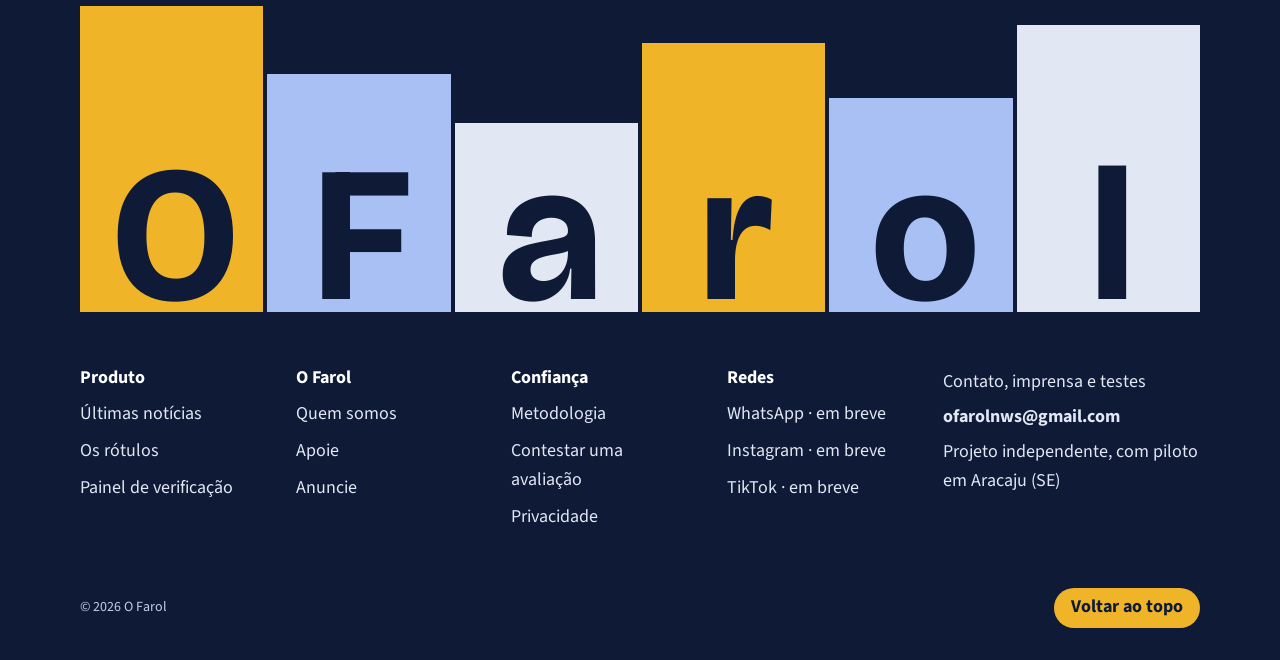
==== commit 161c0baa: "Mais 2 veículos (162 no total) e o número atualizado na página inicial Co-Authored-By: Claude Opus 5" ====
--- a/index.html
+++ b/index.html
@@ -44,7 +44,7 @@
       <div class="abertura__feixe" aria-hidden="true"></div>
       <div class="container abertura__texto">
         <h1 id="titulo-pagina">Notícias, <br>conferidas.</h1>
-        <p class="abertura__apoio">O Farol junta o que <span data-contar>127</span> jornais, portais e TVs publicam e marca o que dois veículos de grupos diferentes já confirmaram.</p>
+        <p class="abertura__apoio">O Farol junta o que <span data-contar>162</span> jornais, portais e TVs publicam e marca o que dois veículos de grupos diferentes já confirmaram.</p>
       </div>
 
       <div class="container pastas">
@@ -87,7 +87,7 @@
         <h2 id="etapas-titulo">Da notícia ao rótulo</h2>
         <ol class="etapas__barra" data-ui>
           <li class="etapa etapa--coleta"><strong>Até 30 minutos</strong><span>Primeiro, o Farol lê o feed do veículo. A coleta roda a cada meia hora.</span></li>
-          <li class="etapa etapa--compara"><strong>Segundos</strong><span>Depois, compara o título com o que os outros 126 veículos publicaram em três dias.</span></li>
+          <li class="etapa etapa--compara"><strong>Segundos</strong><span>Depois, compara o título com o que os outros 161 veículos publicaram em três dias.</span></li>
           <li class="etapa etapa--confirma"><strong>Horas, às vezes um dia</strong><span>Quando um segundo grupo de mídia publica o mesmo fato, a notícia vira Confirmada.</span></li>
           <li class="etapa etapa--conselho"><strong>Até 3 dias úteis</strong><span>Se aparece uma checagem sobre o assunto, o caso vai ao conselho humano.</span></li>
         </ol>
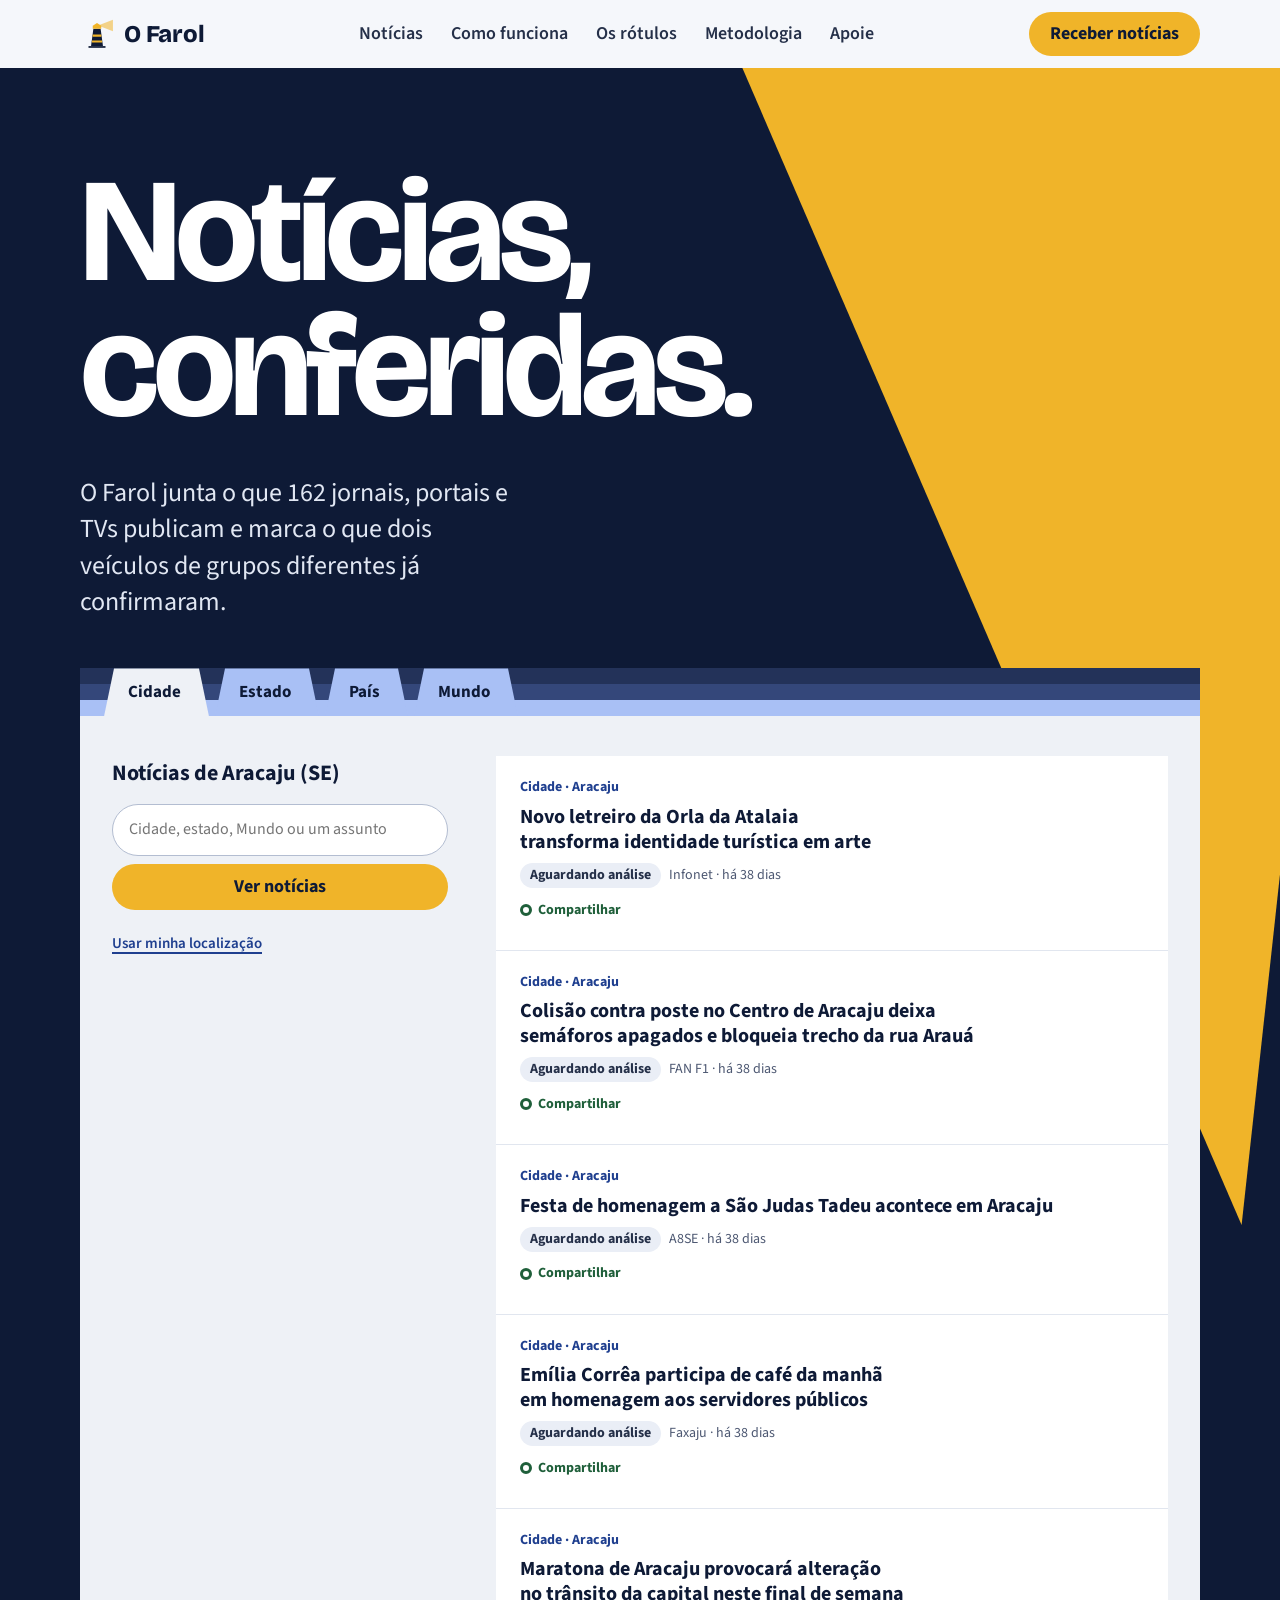
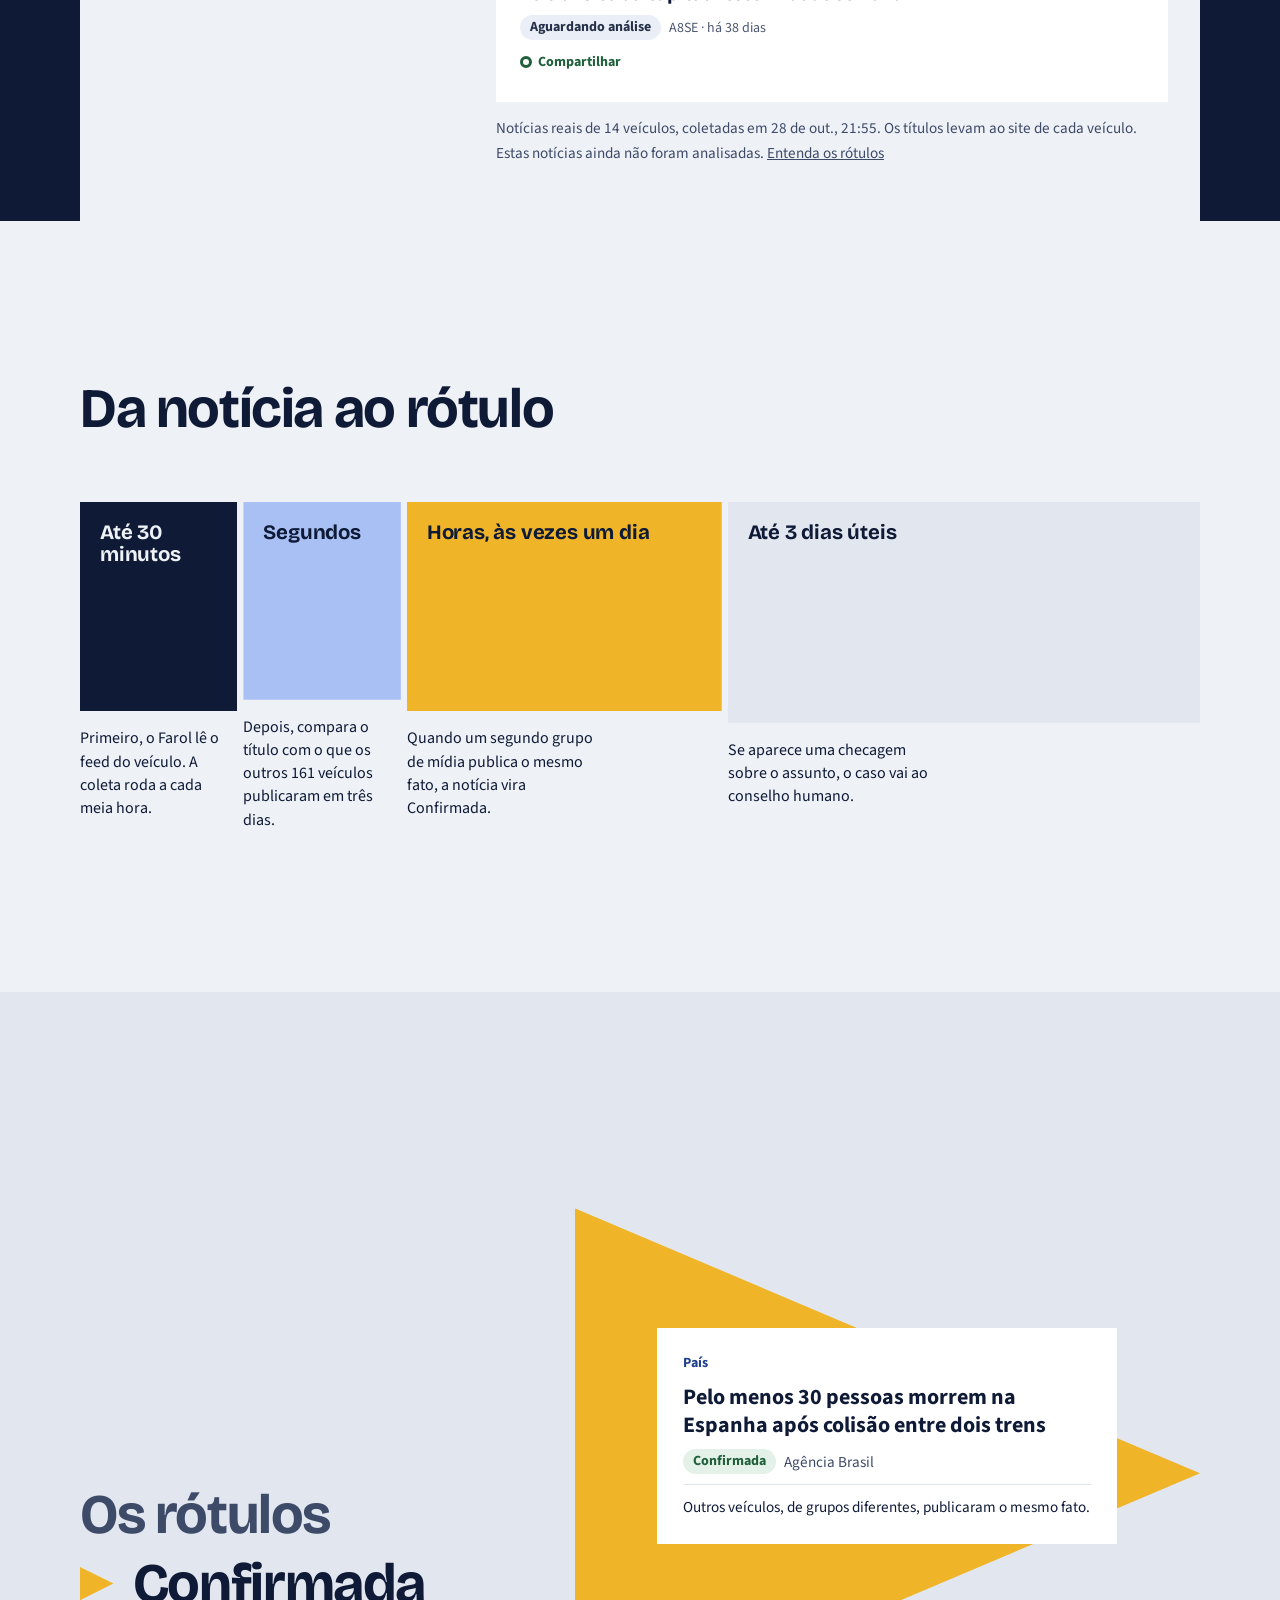
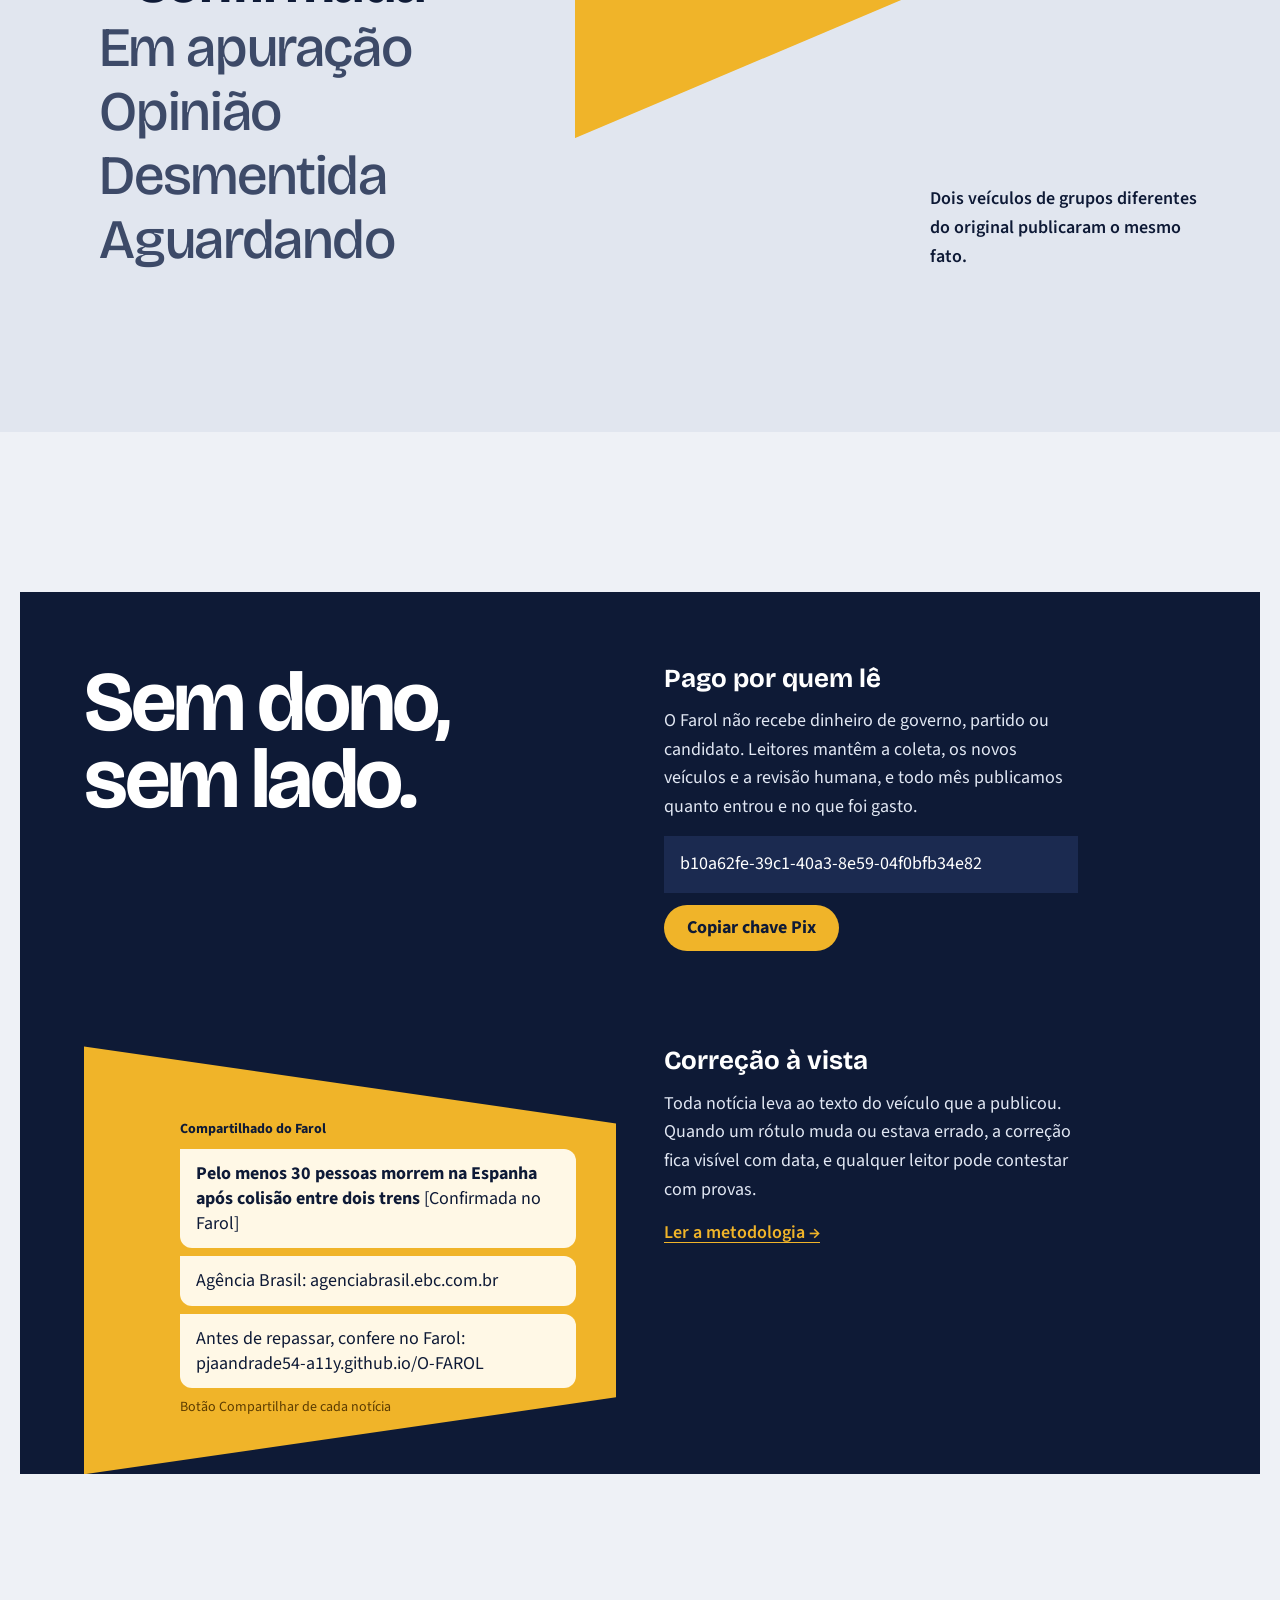
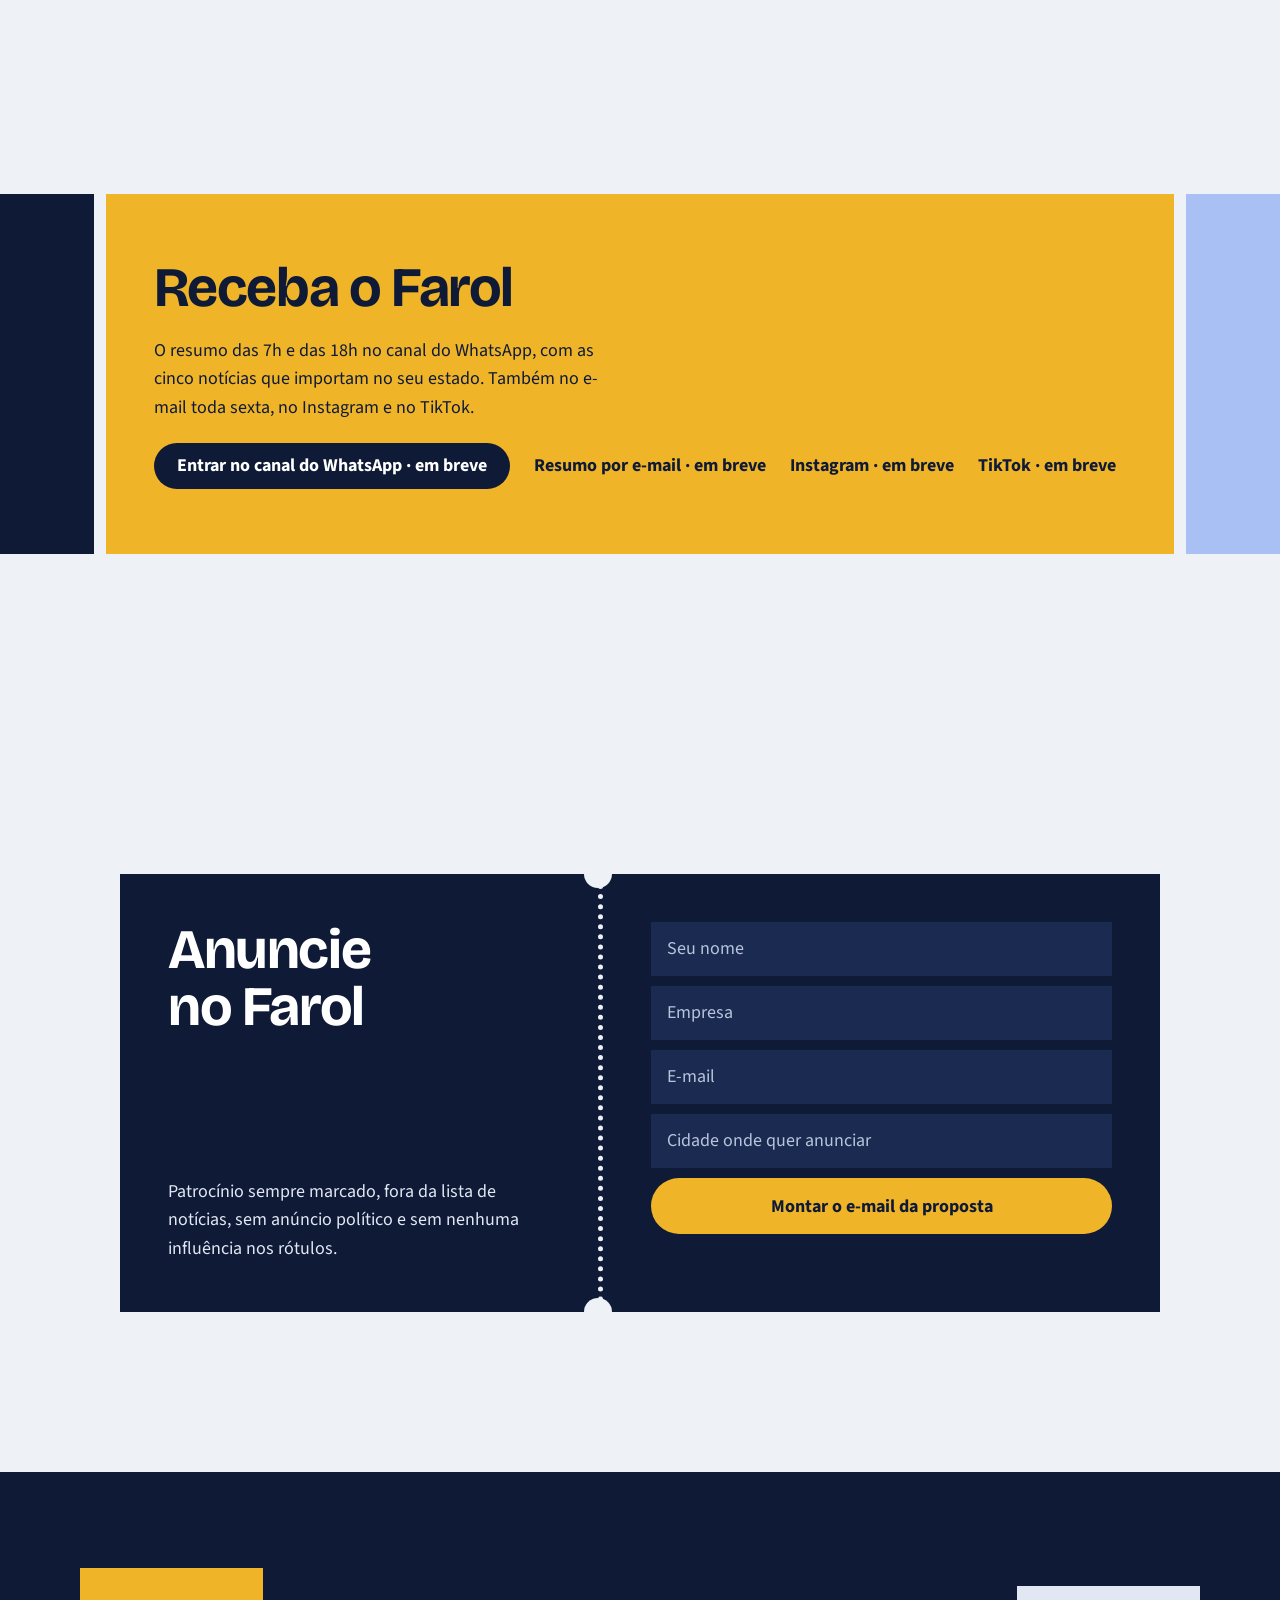
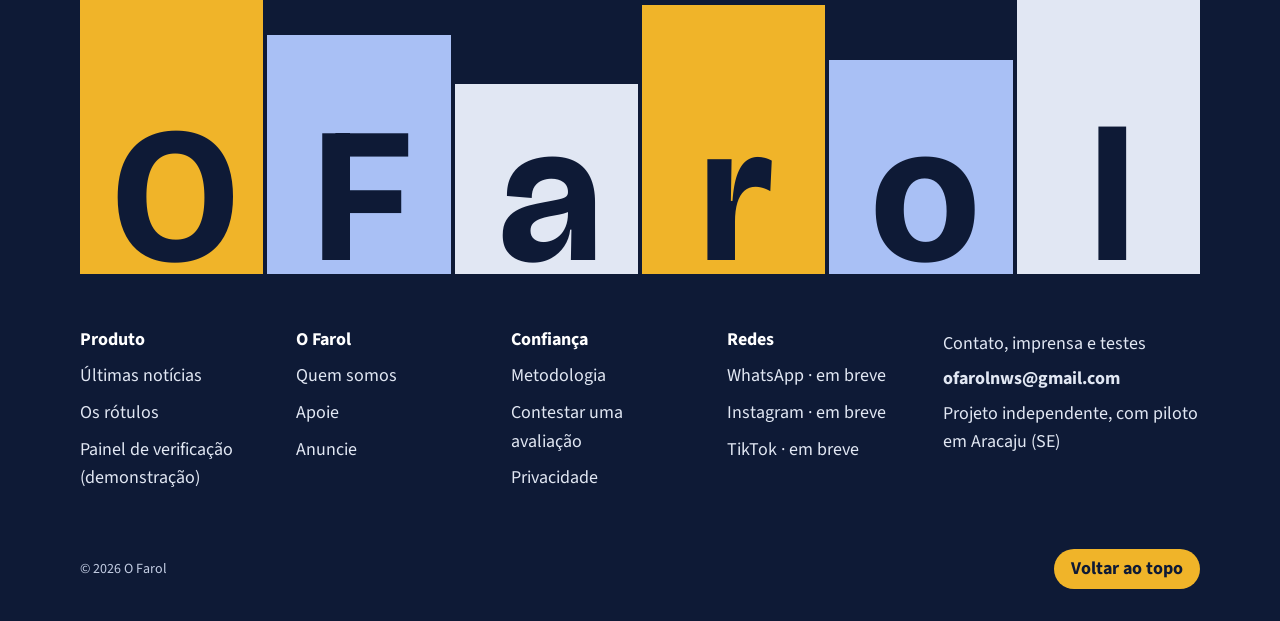
==== commit ca5cef3c: "Prepara o lançamento: prévia no WhatsApp, sem faixa de testes e celular corrigido - Imagem de prévia" ====
--- a/index.html
+++ b/index.html
@@ -4,7 +4,19 @@
   <meta charset="utf-8">
   <meta name="viewport" content="width=device-width, initial-scale=1">
   <title>O Farol: as notícias da sua cidade, com a fonte à vista</title>
-  <meta name="description" content="O Farol reúne as principais fontes de notícia do mundo e da sua região, com transparência total sobre cada fonte.">
+  <meta name="description" content="O Farol junta o que 162 jornais, portais e TVs publicam e marca o que dois veículos de grupos diferentes já confirmaram. Notícias da sua cidade, do Brasil e do mundo.">
+  <meta property="og:type" content="website">
+  <meta property="og:site_name" content="O Farol">
+  <meta property="og:locale" content="pt_BR">
+  <meta property="og:title" content="O Farol: notícias conferidas">
+  <meta property="og:description" content="O Farol junta o que 162 jornais, portais e TVs publicam e marca o que dois veículos de grupos diferentes já confirmaram. Notícias da sua cidade, do Brasil e do mundo.">
+  <meta property="og:url" content="https://pjaandrade54-a11y.github.io/O-FAROL/">
+  <meta property="og:image" content="https://pjaandrade54-a11y.github.io/O-FAROL/img/compartilhar.png">
+  <meta property="og:image:width" content="1200">
+  <meta property="og:image:height" content="630">
+  <meta property="og:image:alt" content="O Farol: Notícias, conferidas.">
+  <meta name="twitter:card" content="summary_large_image">
+  <meta name="theme-color" content="#0e1a36">
   <link rel="icon" href="img/favicon.svg" type="image/svg+xml">
   <link rel="preconnect" href="https://fonts.googleapis.com">
   <link rel="preconnect" href="https://fonts.gstatic.com" crossorigin>
@@ -14,8 +26,6 @@
 </head>
 <body>
   <a class="pular" href="#conteudo">Pular para o conteúdo</a>
-
-  <p class="faixa-teste">Versão de testes: as notícias da página inicial são reais, e os rótulos delas vêm de uma análise automática, ainda em teste. Os casos do painel de verificação são fictícios.</p>
 
 
   <header class="cabecalho">
@@ -198,7 +208,7 @@
       <div class="rodape__grade">
         <nav aria-label="Produto">
           <h2>Produto</h2>
-          <ul><li><a href="index.html#ultimas">Últimas notícias</a></li><li><a href="index.html#rotulos">Os rótulos</a></li><li><a href="painel.html">Painel de verificação</a></li></ul>
+          <ul><li><a href="index.html#ultimas">Últimas notícias</a></li><li><a href="index.html#rotulos">Os rótulos</a></li><li><a href="painel.html">Painel de verificação (demonstração)</a></li></ul>
         </nav>
         <nav aria-label="O Farol">
           <h2>O Farol</h2>
--- a/css/estilos.css
+++ b/css/estilos.css
@@ -115,6 +115,8 @@
   transition: transform 360ms cubic-bezier(0.22, 1, 0.36, 1);
 }
 .cabecalho--escondido { transform: translateY(-110%); }
+/* Evita que o texto pule de tamanho ao girar o celular */
+html { -webkit-text-size-adjust: 100%; text-size-adjust: 100%; }
 
 /* Troca de página com um esmaecer suave (navegadores que suportam) */
 @view-transition { navigation: auto; }
@@ -241,7 +243,7 @@
 .tabela__pontos { white-space: nowrap; font-variant-numeric: tabular-nums; }
 .tabela__total th, .tabela__total td { font-weight: 700; border-top: 1px solid var(--linha); border-bottom: 0; }
 
-.cartoes-simples { display: grid; grid-template-columns: repeat(3, 1fr); gap: 16px; margin-top: 18px; }
+.cartoes-simples { display: grid; grid-template-columns: repeat(auto-fit, minmax(min(100%, 220px), 1fr)); gap: 16px; margin-top: 18px; }
 .cartoes-simples li { padding: 22px; background: var(--branco); border: 1px solid var(--linha); border-radius: var(--raio); }
 .cartoes-simples h3 { font-size: 1.1875rem; margin-bottom: 8px; }
 .cartoes-simples p { font-size: 0.9875rem; color: var(--texto-suave); }
--- a/css/inicio.css
+++ b/css/inicio.css
@@ -306,33 +306,39 @@
 
 /* Celular */
 @media (max-width: 640px) {
-  .secao { padding: 96px 0; }
+  .secao { padding: 64px 0; }
   .abertura { padding-top: 64px; }
-  .abertura__feixe { clip-path: polygon(100% 30%, 74% 0, 100% 0); }
+  .abertura__feixe { clip-path: polygon(100% 13%, 72% 0, 100% 0); animation: none; }
   .abertura h1 { font-size: clamp(3.25rem, 15vw, 4.5rem); }
   .abertura__apoio { font-size: 1.125rem; }
-  .pastas { margin-top: 88px; }
+  .pastas { margin-top: 56px; }
   .pasta .abas { padding: 0 8px; gap: 4px; }
   .pasta .abas button { padding: 0 14px 0 12px; font-size: 0.95rem; min-height: 44px; }
   .etapas__barra { flex-direction: column; }
-  [data-ui] .etapa strong { min-height: 0; padding: 16px; }
-  [data-ui] .etapa--coleta strong, [data-ui] .etapa--compara strong { min-height: 72px; }
-  [data-ui] .etapa--confirma strong { min-height: 140px; }
-  [data-ui] .etapa--conselho strong { min-height: 180px; }
-  [data-ui] .etapa span { max-width: none; }
+  .etapas h2 { margin-bottom: 32px; }
+  .etapas__barra { gap: 20px; }
+  [data-ui].etapas__barra .etapa { gap: 10px; }
+  [data-ui] .etapa strong { min-height: 0; padding: 14px 16px; }
+  [data-ui] .etapa span { max-width: none; padding-right: 0; }
   .rotulos__grade { min-height: 0; }
   .rotulos__lista ul { display: flex; flex-wrap: wrap; gap: 4px 20px; }
   .rotulos__nome { font-size: 1.625rem; }
-  .rotulos__palco { order: -1; min-height: 0; padding: 48px 0 48px 12%; }
+  .rotulos__palco { min-height: 0; padding: 32px 0 32px 12%; }
   [data-ui].exemplo { margin-top: 0; }
   [data-ui] .noticia--foto { grid-template-columns: 1fr; }
   [data-ui] .noticia__foto { grid-column: 1; grid-row: auto; order: -1; margin: 0 0 14px; aspect-ratio: 16 / 9; }
   .independencia { padding-left: 10px; padding-right: 10px; }
   .independencia__painel { padding: 48px 20px 0; gap: 40px; }
-  [data-ui].mensagem { padding: 40px 20px 32px 40px; }
-  .receber__linha { grid-template-columns: 1fr 1fr; margin: 0 max(16px, env(safe-area-inset-left, 0px)); gap: 8px; }
-  .receber__centro { grid-column: 1 / -1; order: -1; min-height: 300px; padding: 28px 20px; }
-  .receber__lado { height: 120px; }
+  [data-ui].mensagem { padding: 40px 20px 48px 28px; clip-path: polygon(0 0, 100% 5%, 100% 95%, 0 100%); }
+  .receber__linha { grid-template-columns: 1fr; margin: 0 16px; gap: 0; }
+  .receber__centro { min-height: 0; padding: 32px 20px; }
+  .receber__lado { display: none; }
+  .receber__acoes { display: grid; gap: 8px; justify-items: start; }
+  .receber__acoes .botao { width: 100%; justify-content: center; text-align: center; white-space: normal; }
+
+  /* No celular, nada espera a rolagem para aparecer: menos movimento, nenhuma área em branco */
+  .js [data-entrada] { opacity: 1; transform: none; transition: none; }
+  .js .etapas__barra[data-entrada] .etapa strong { clip-path: none; transition: none; }
   .cupom::before, .cupom::after { display: none; }
   .cupom__texto, .cupom__campos { padding: 28px 20px; }
   .cupom__campos { border-left: 0; border-top: 5px dotted var(--chao); }
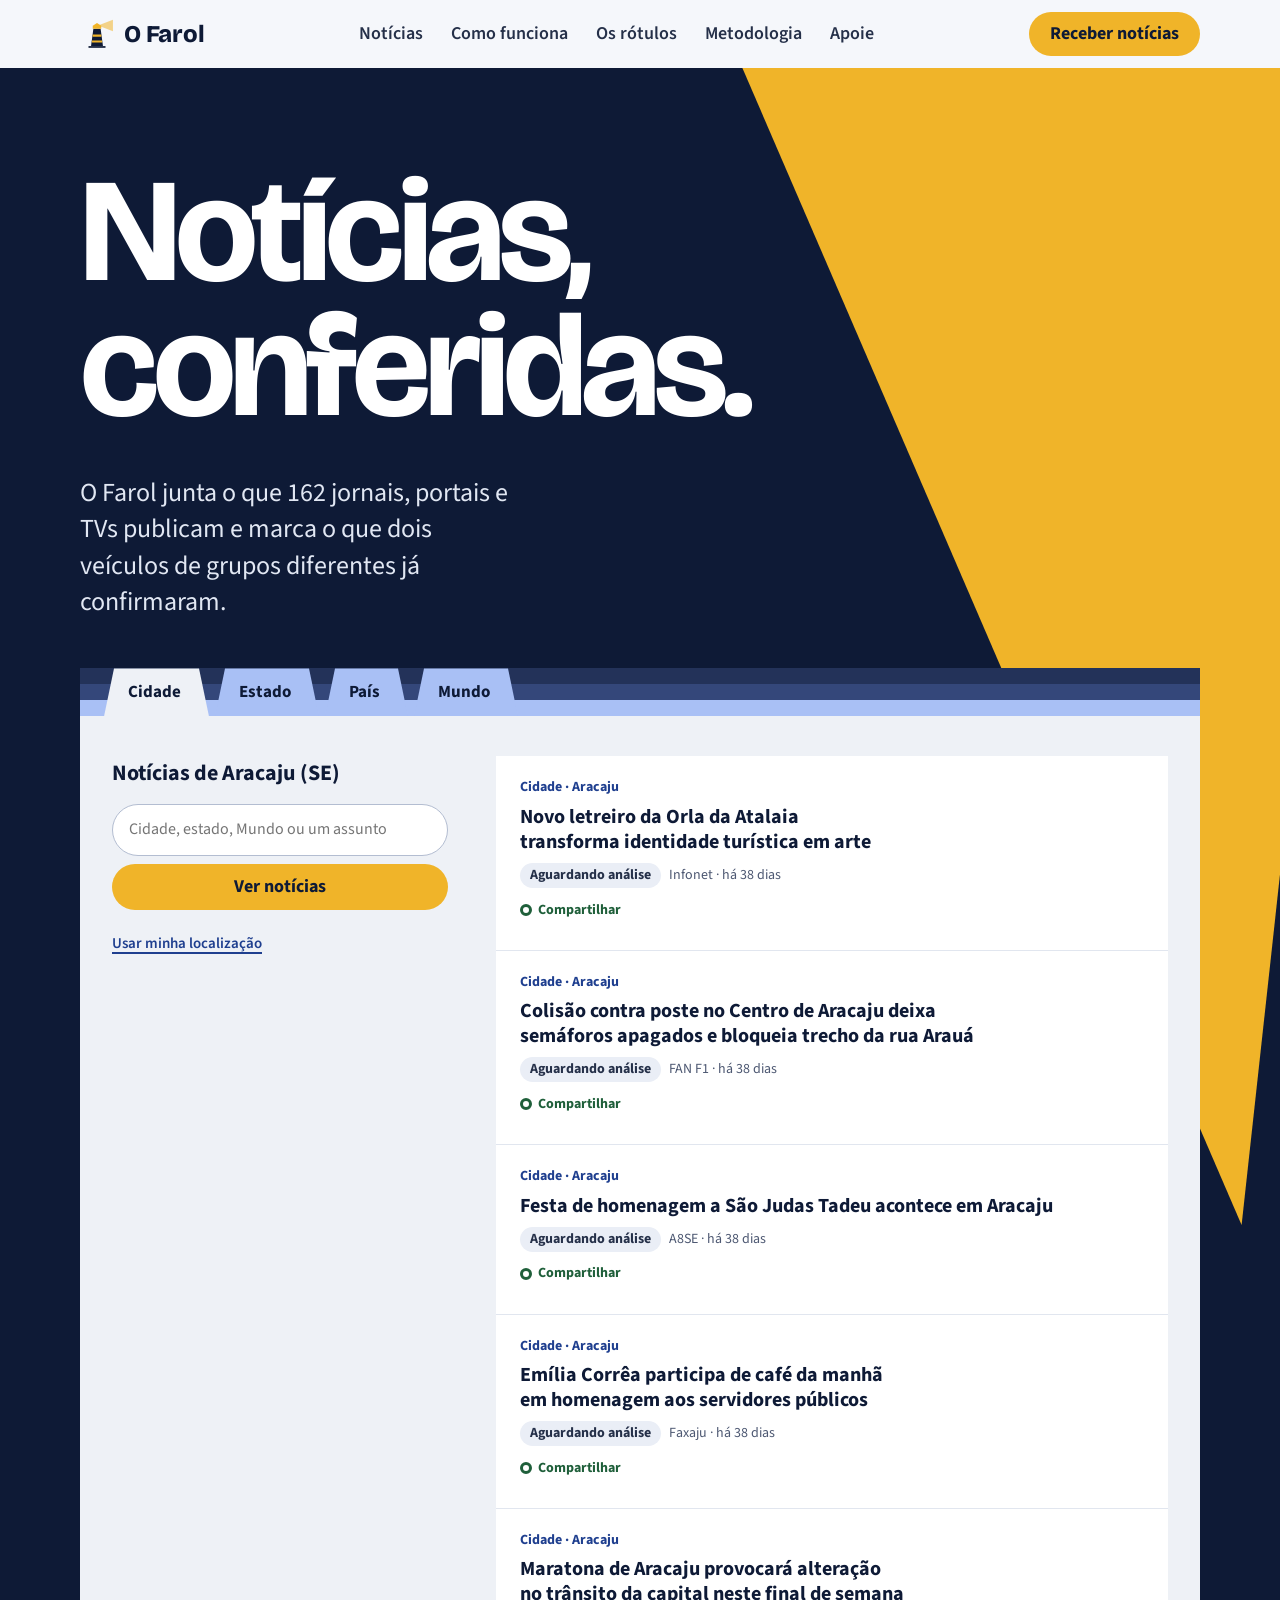
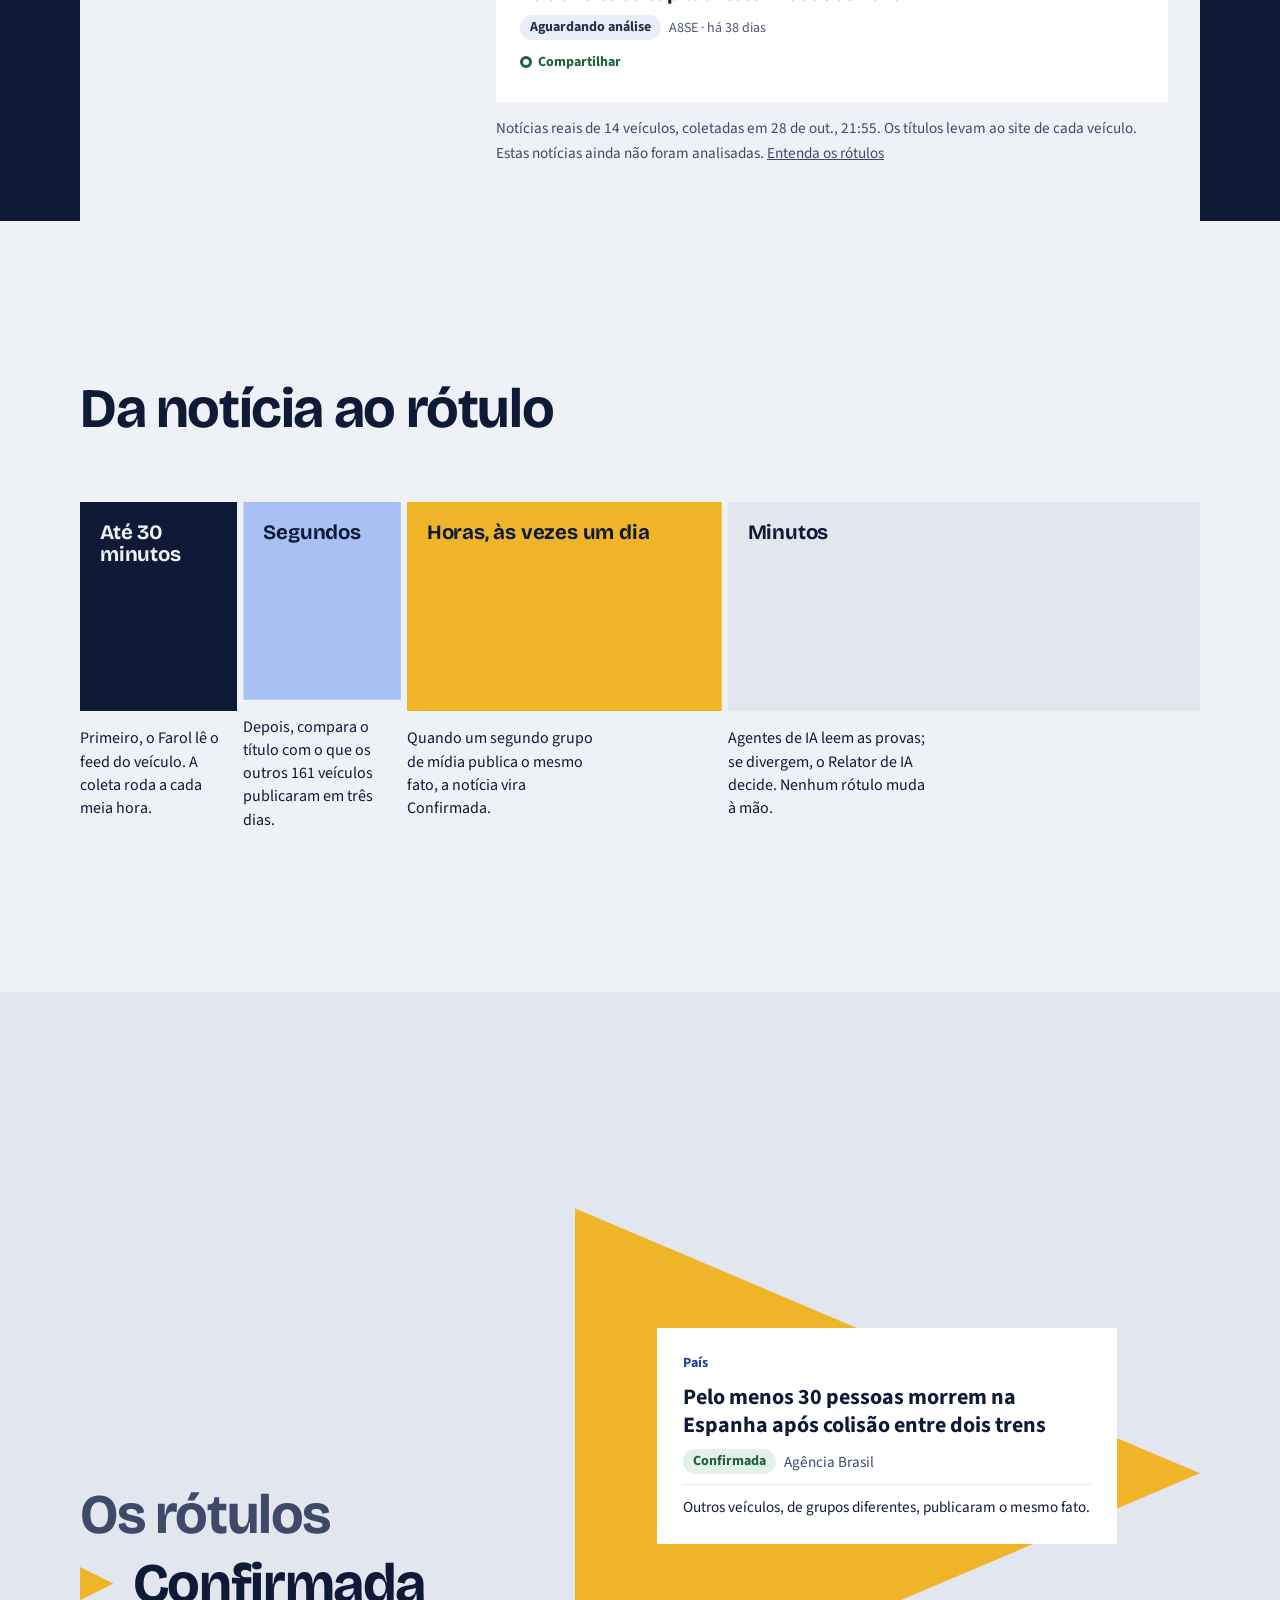
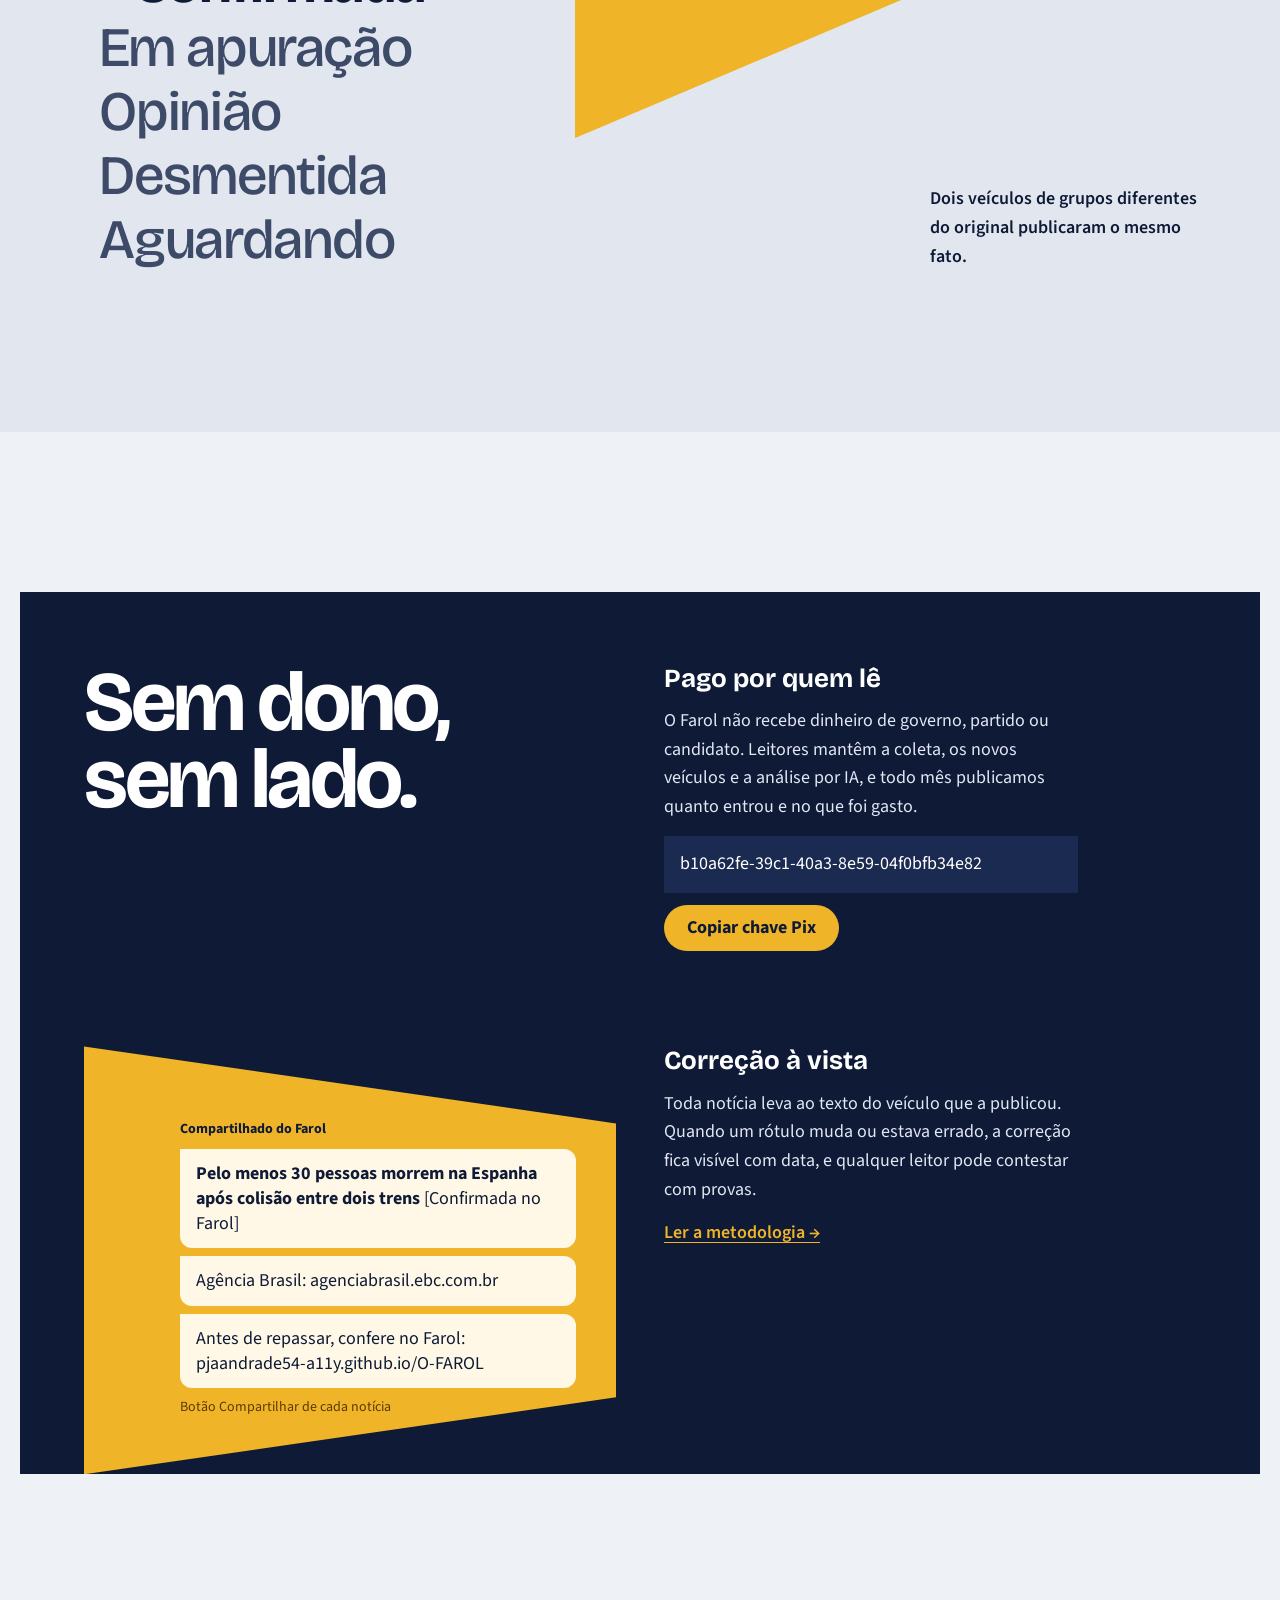
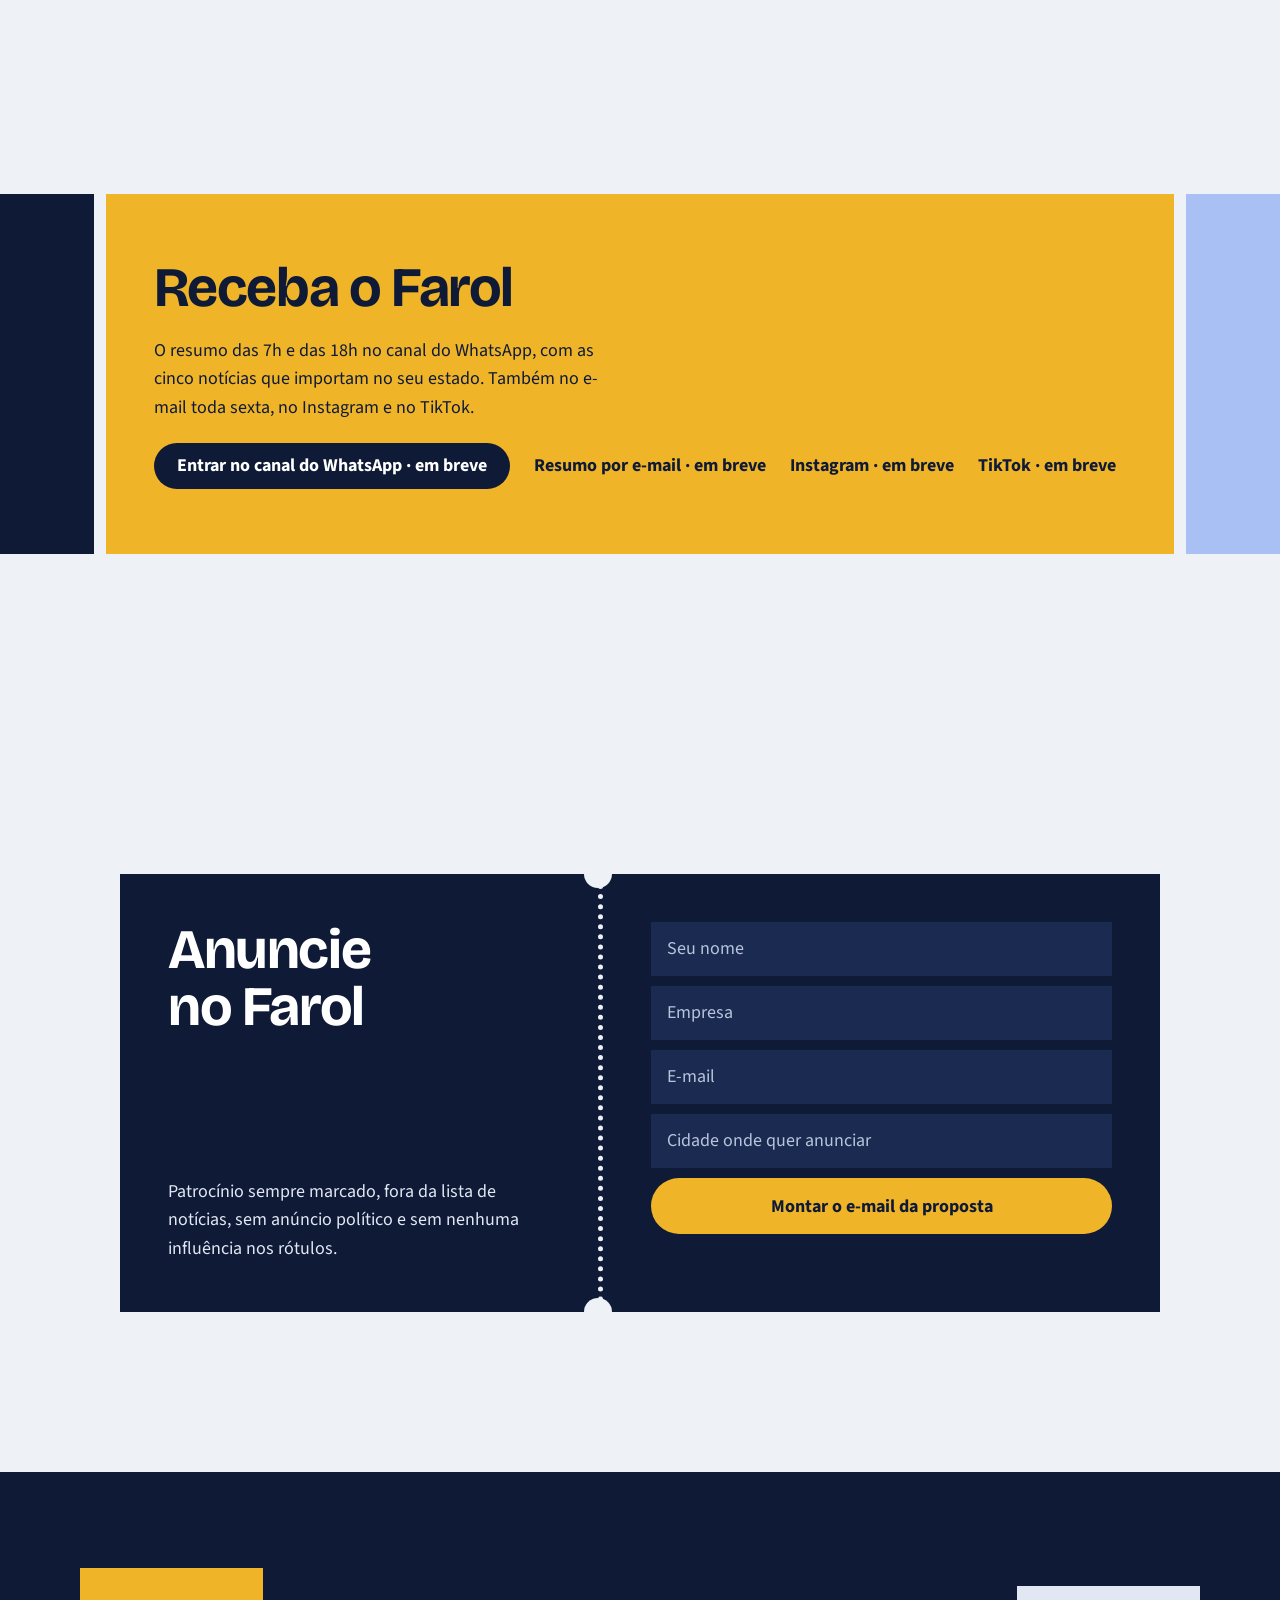
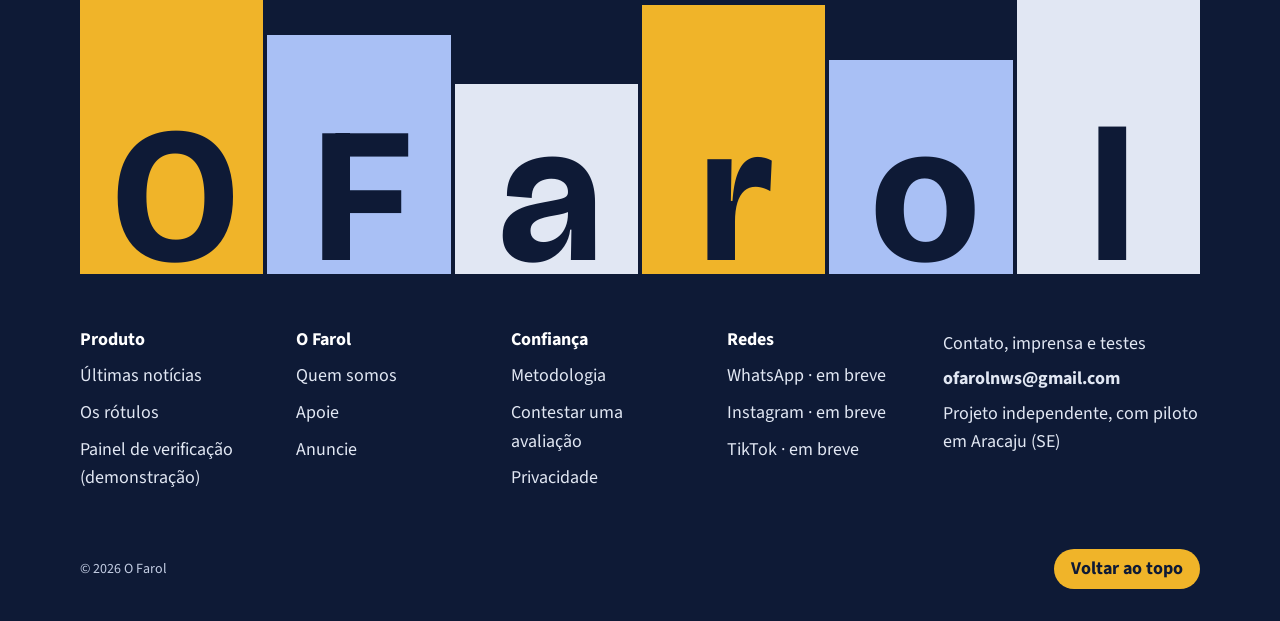
==== commit fea540e3: "Groq como provedor gratuito de IA e textos do site sem conselho humano - Novo provedor Groq (GROQ_AP" ====
--- a/index.html
+++ b/index.html
@@ -99,7 +99,7 @@
           <li class="etapa etapa--coleta"><strong>Até 30 minutos</strong><span>Primeiro, o Farol lê o feed do veículo. A coleta roda a cada meia hora.</span></li>
           <li class="etapa etapa--compara"><strong>Segundos</strong><span>Depois, compara o título com o que os outros 161 veículos publicaram em três dias.</span></li>
           <li class="etapa etapa--confirma"><strong>Horas, às vezes um dia</strong><span>Quando um segundo grupo de mídia publica o mesmo fato, a notícia vira Confirmada.</span></li>
-          <li class="etapa etapa--conselho"><strong>Até 3 dias úteis</strong><span>Se aparece uma checagem sobre o assunto, o caso vai ao conselho humano.</span></li>
+          <li class="etapa etapa--conselho"><strong>Minutos</strong><span>Agentes de IA leem as provas; se divergem, o Relator de IA decide. Nenhum rótulo muda à mão.</span></li>
         </ol>
       </div>
     </section>
@@ -137,7 +137,7 @@
         <h2 id="independencia-titulo">Sem dono, <br>sem lado.</h2>
           <div class="bloco bloco--pago">
             <h3>Pago por quem lê</h3>
-            <p>O Farol não recebe dinheiro de governo, partido ou candidato. Leitores mantêm a coleta, os novos veículos e a revisão humana, e todo mês publicamos quanto entrou e no que foi gasto.</p>
+            <p>O Farol não recebe dinheiro de governo, partido ou candidato. Leitores mantêm a coleta, os novos veículos e a análise por IA, e todo mês publicamos quanto entrou e no que foi gasto.</p>
             <div class="pix" data-pix>
               <p class="pix__chave" id="pix-chave">A chave Pix do projeto será publicada aqui em breve.</p>
               <button class="botao botao--luz" type="button" id="copiar-pix" hidden>Copiar chave Pix</button>
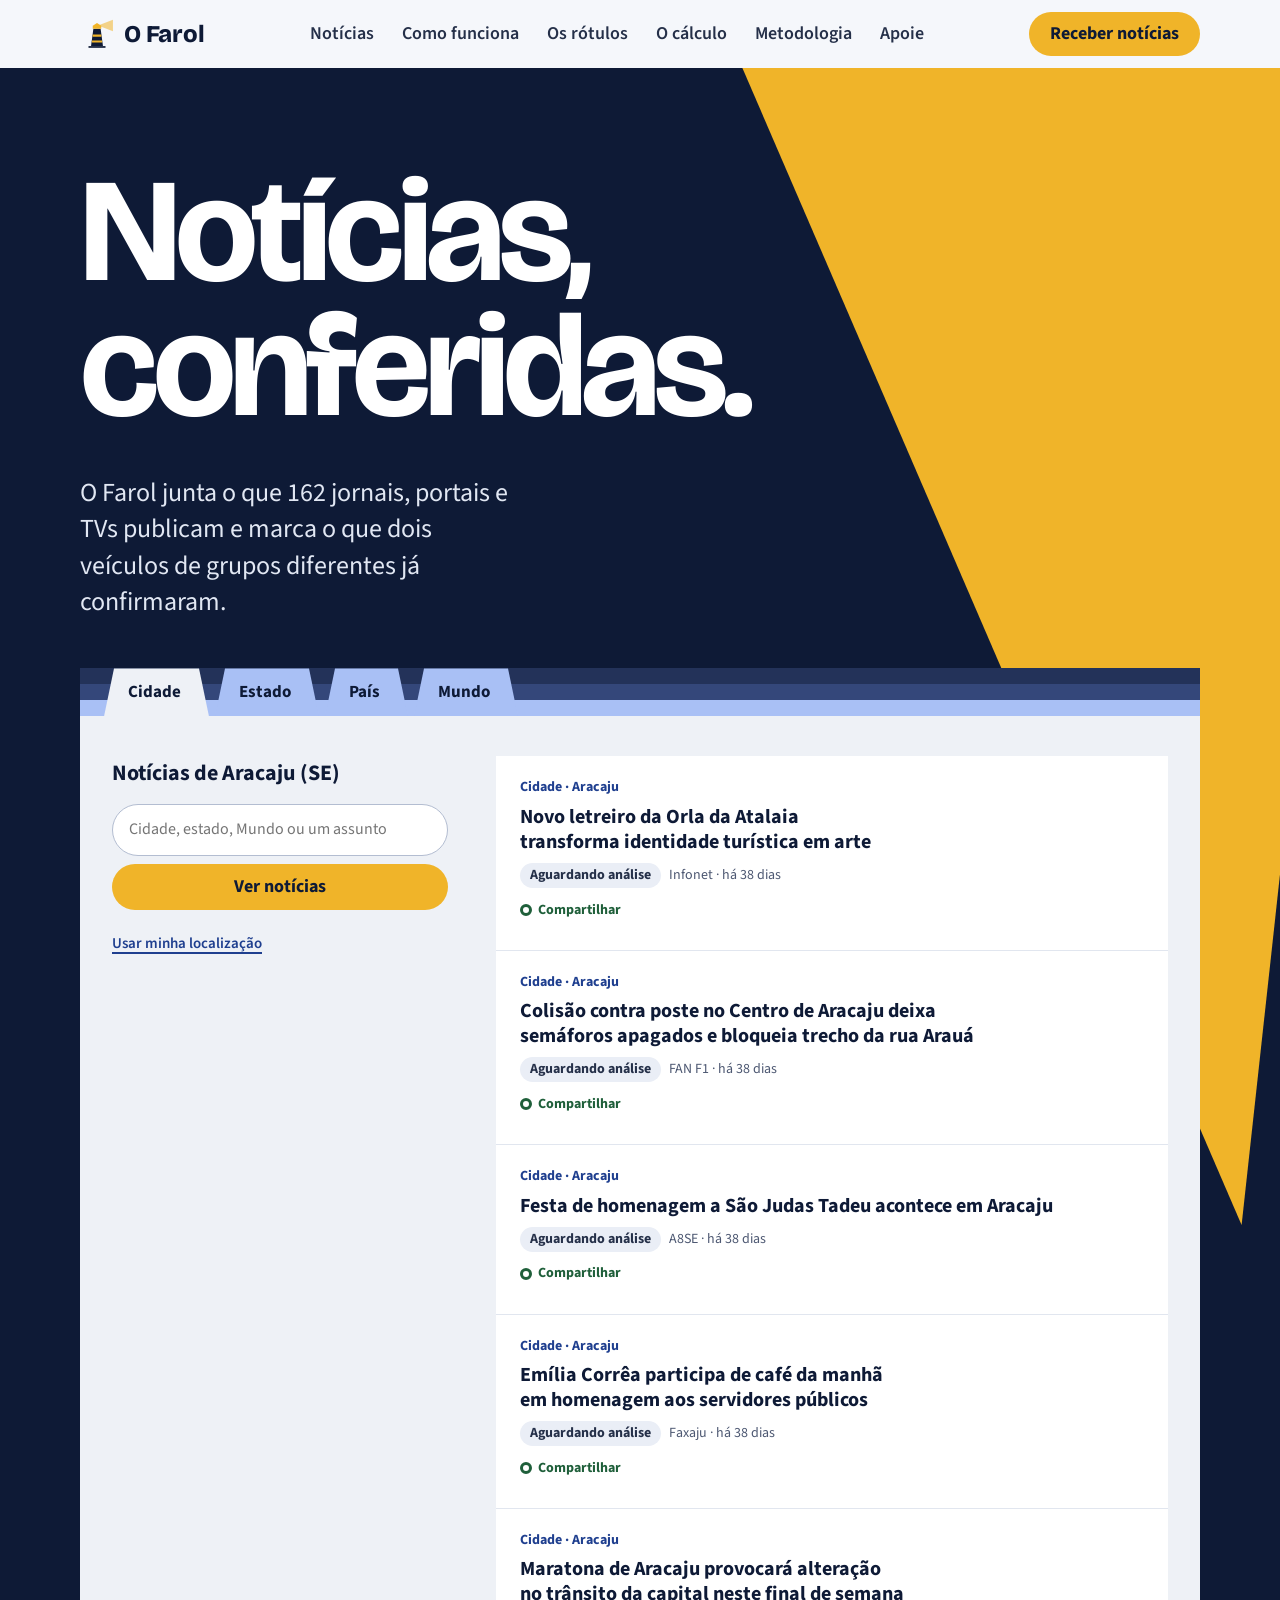
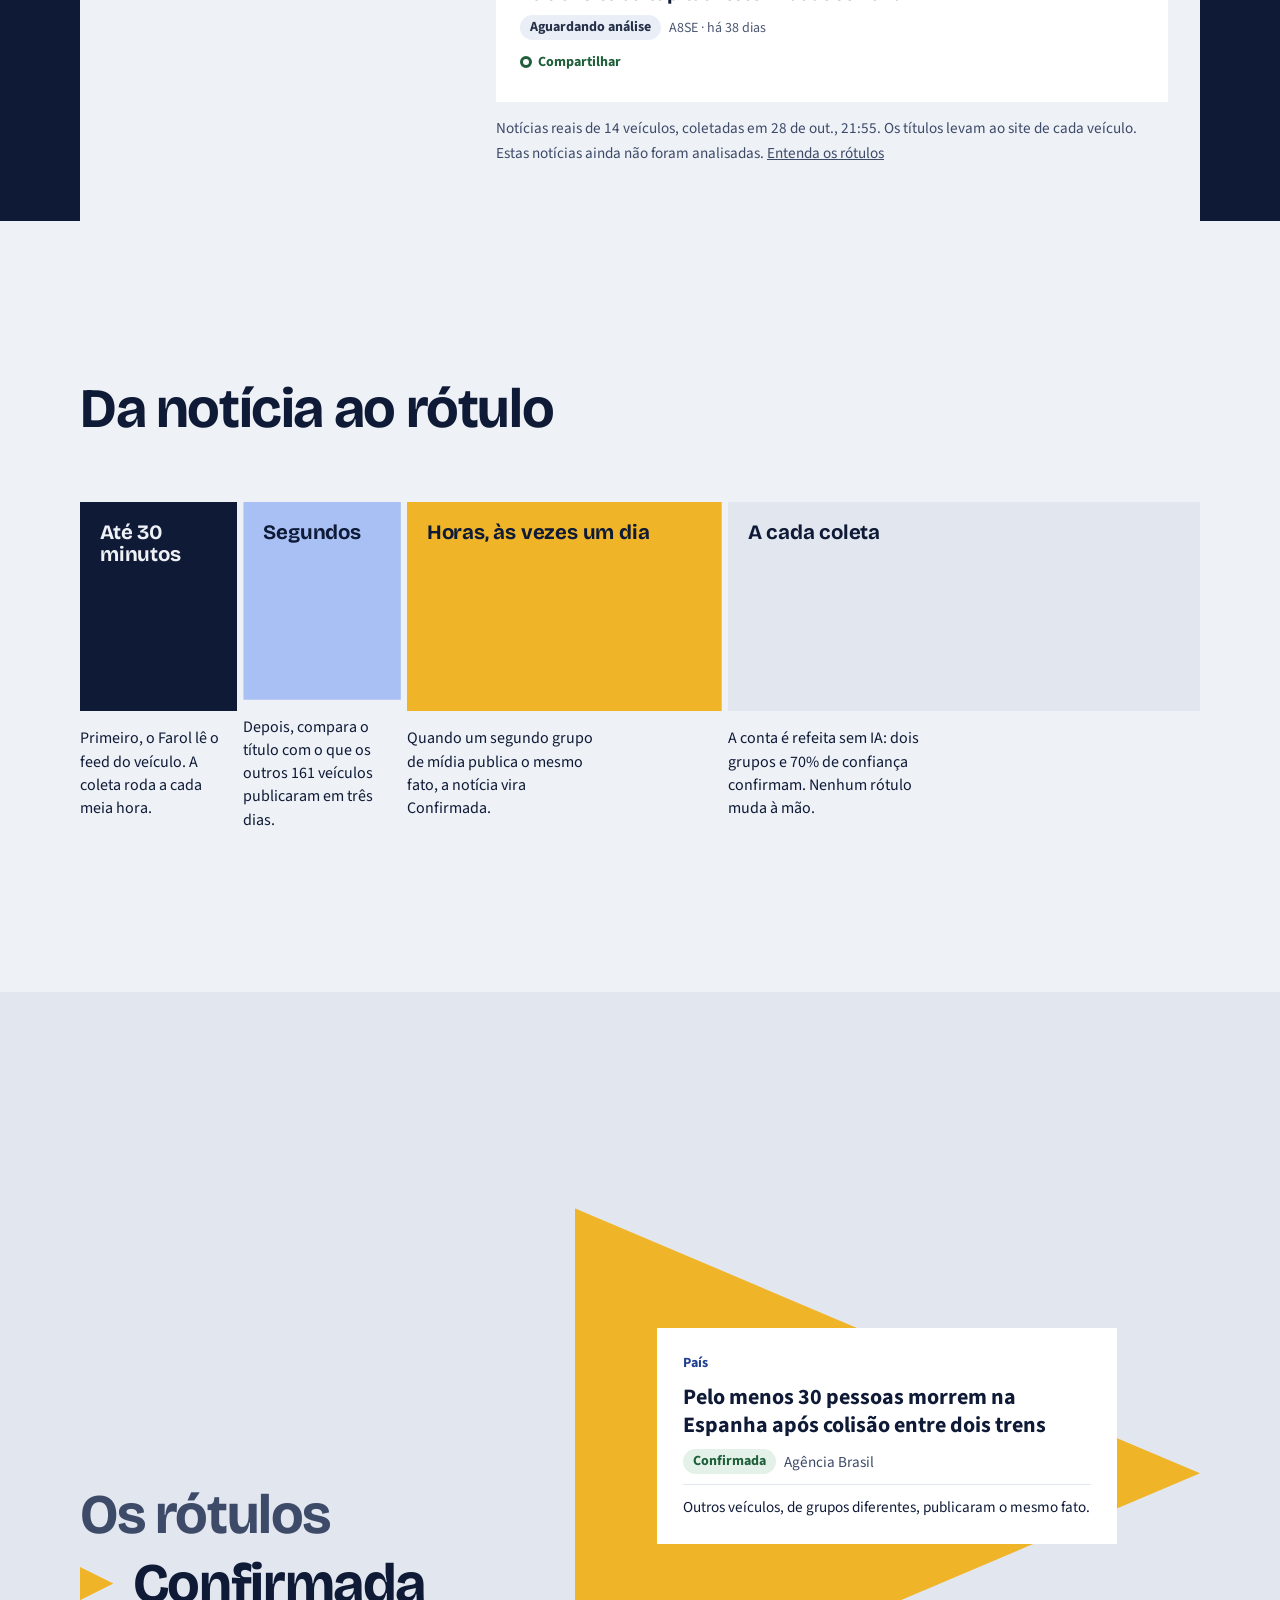
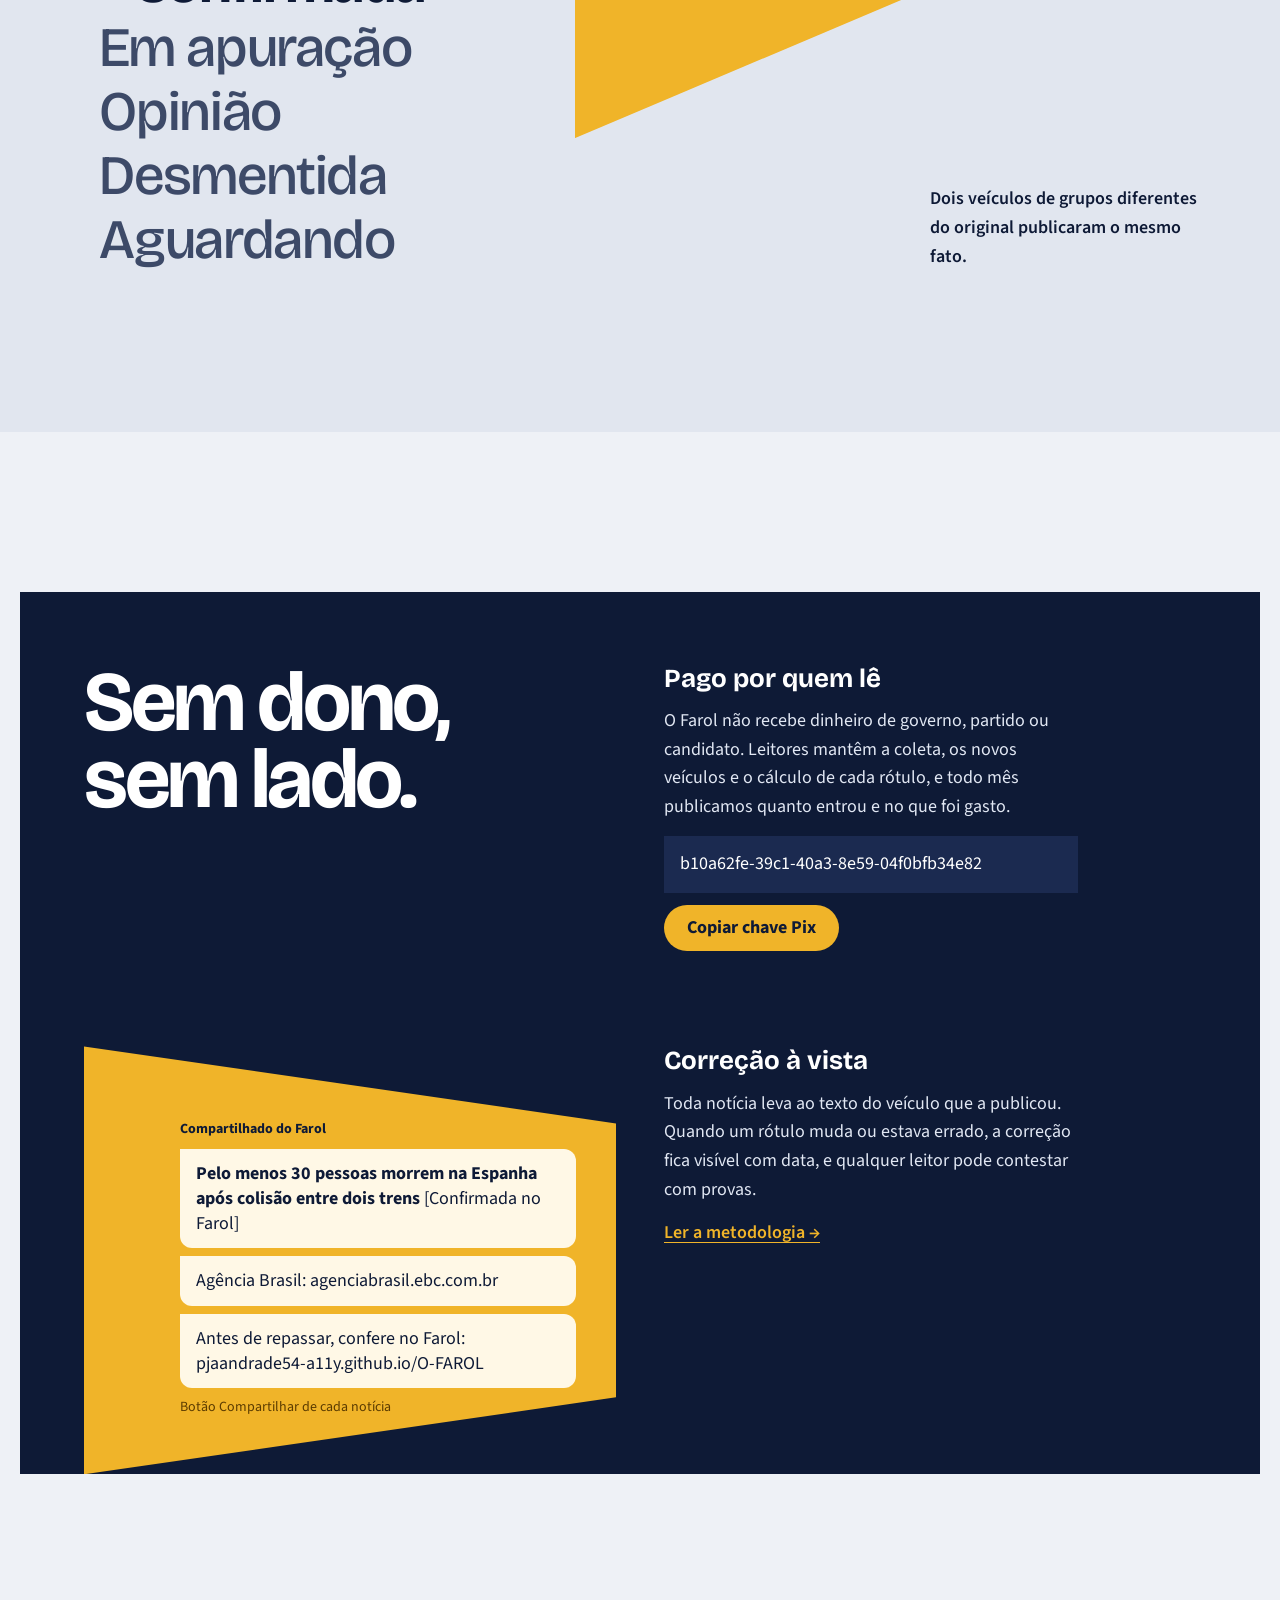
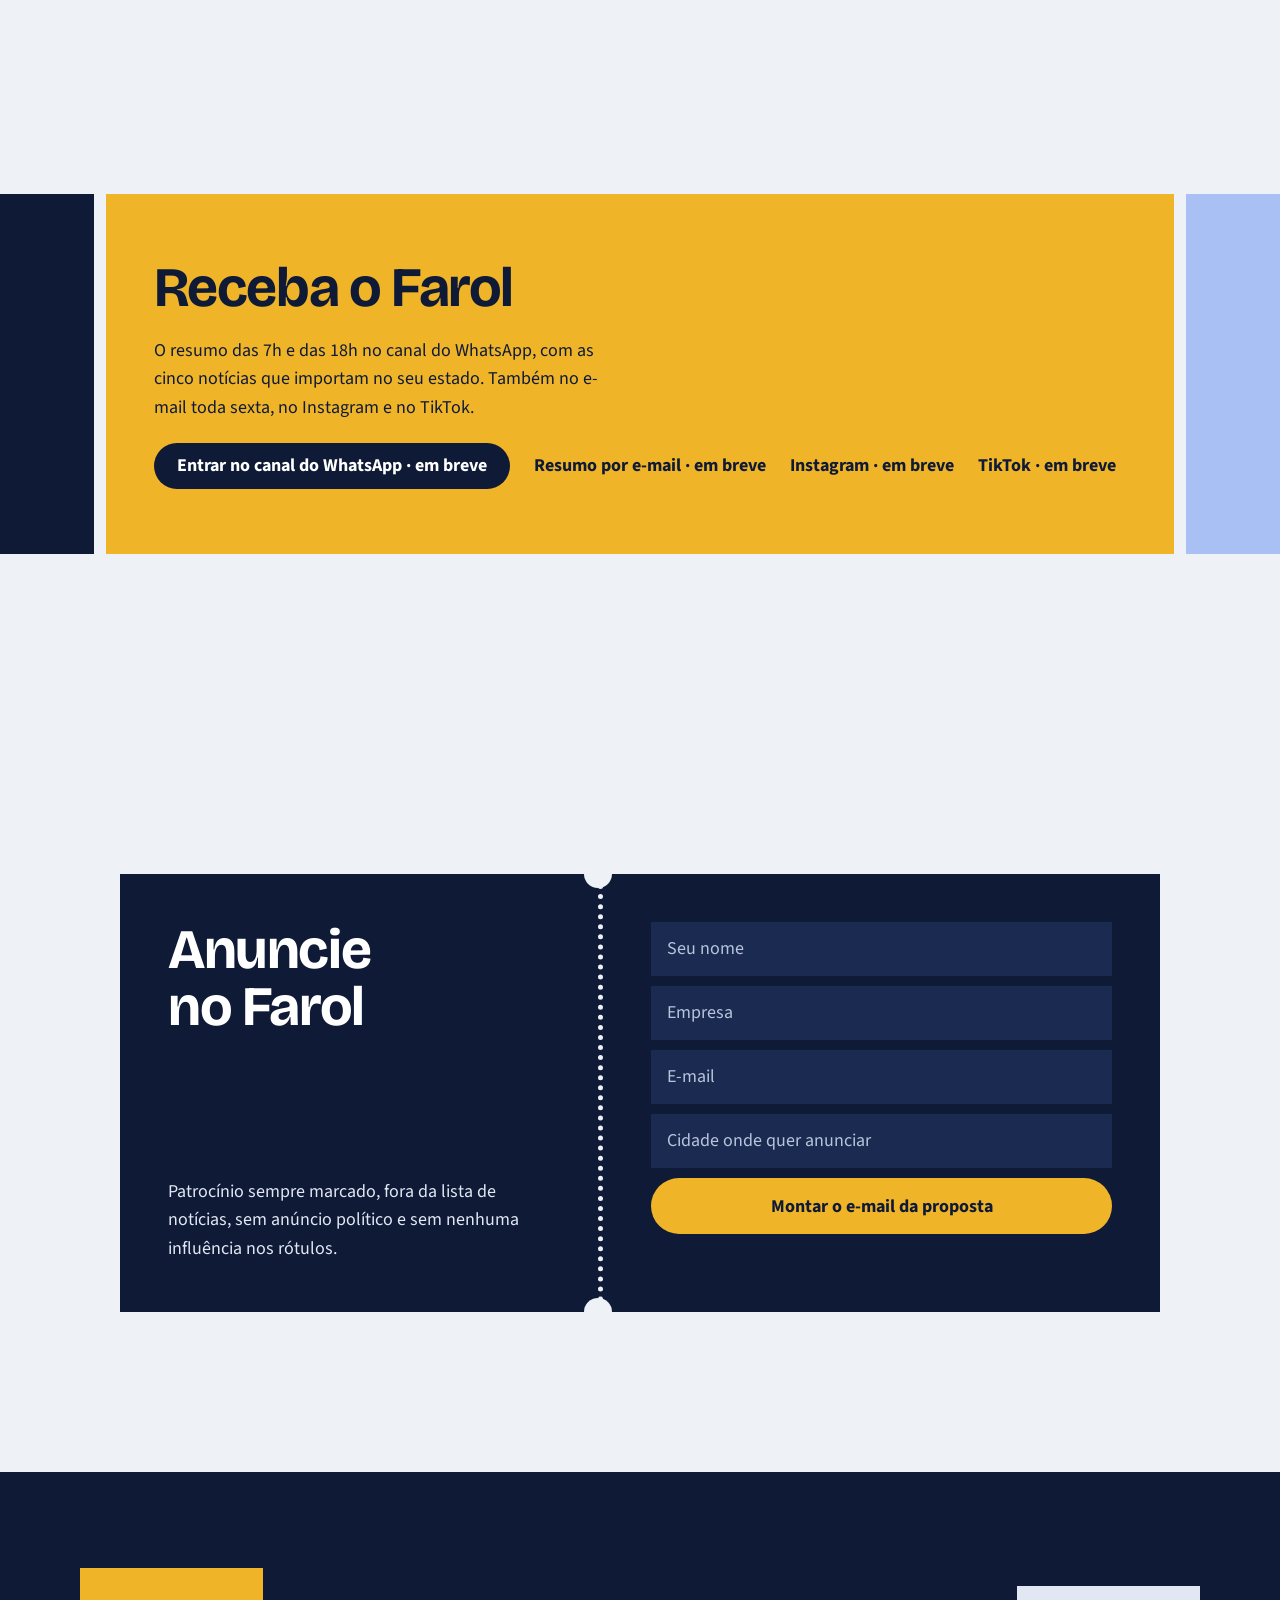
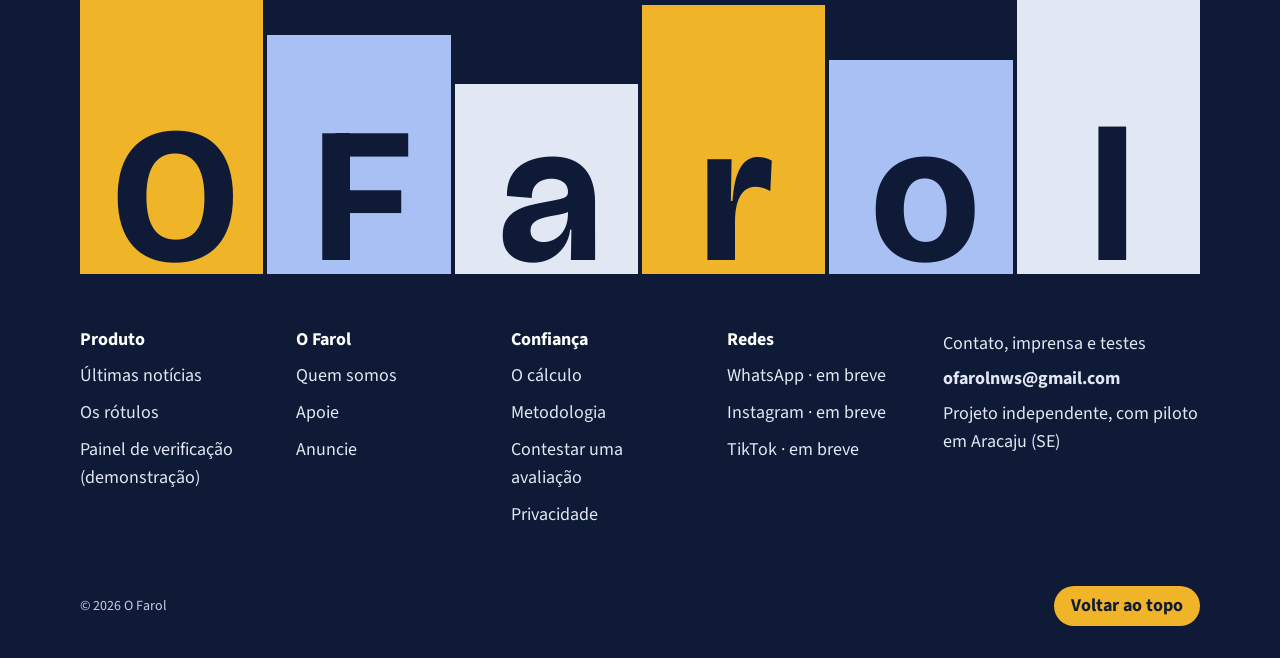
==== commit fc909e8d: "Cálculo de evidências: classificação sem IA, e a aba O cálculo - Novo coletor/calculo.py: TF-IDF e s" ====
--- a/index.html
+++ b/index.html
@@ -40,6 +40,7 @@
           <li><a href="index.html#ultimas">Notícias</a></li>
           <li><a href="index.html#como-funciona">Como funciona</a></li>
           <li><a href="index.html#rotulos">Os rótulos</a></li>
+          <li><a href="calculo.html">O cálculo</a></li>
           <li><a href="metodologia.html">Metodologia</a></li>
           <li><a href="index.html#apoie">Apoie</a></li>
         </ul>
@@ -99,7 +100,7 @@
           <li class="etapa etapa--coleta"><strong>Até 30 minutos</strong><span>Primeiro, o Farol lê o feed do veículo. A coleta roda a cada meia hora.</span></li>
           <li class="etapa etapa--compara"><strong>Segundos</strong><span>Depois, compara o título com o que os outros 161 veículos publicaram em três dias.</span></li>
           <li class="etapa etapa--confirma"><strong>Horas, às vezes um dia</strong><span>Quando um segundo grupo de mídia publica o mesmo fato, a notícia vira Confirmada.</span></li>
-          <li class="etapa etapa--conselho"><strong>Minutos</strong><span>Agentes de IA leem as provas; se divergem, o Relator de IA decide. Nenhum rótulo muda à mão.</span></li>
+          <li class="etapa etapa--conselho"><strong>A cada coleta</strong><span>A conta é refeita sem IA: dois grupos e 70% de confiança confirmam. Nenhum rótulo muda à mão.</span></li>
         </ol>
       </div>
     </section>
@@ -137,7 +138,7 @@
         <h2 id="independencia-titulo">Sem dono, <br>sem lado.</h2>
           <div class="bloco bloco--pago">
             <h3>Pago por quem lê</h3>
-            <p>O Farol não recebe dinheiro de governo, partido ou candidato. Leitores mantêm a coleta, os novos veículos e a análise por IA, e todo mês publicamos quanto entrou e no que foi gasto.</p>
+            <p>O Farol não recebe dinheiro de governo, partido ou candidato. Leitores mantêm a coleta, os novos veículos e o cálculo de cada rótulo, e todo mês publicamos quanto entrou e no que foi gasto.</p>
             <div class="pix" data-pix>
               <p class="pix__chave" id="pix-chave">A chave Pix do projeto será publicada aqui em breve.</p>
               <button class="botao botao--luz" type="button" id="copiar-pix" hidden>Copiar chave Pix</button>
@@ -216,7 +217,7 @@
         </nav>
         <nav aria-label="Confiança">
           <h2>Confiança</h2>
-          <ul><li><a href="metodologia.html">Metodologia</a></li><li><a href="contestar.html">Contestar uma avaliação</a></li><li><a href="privacidade.html">Privacidade</a></li></ul>
+          <ul><li><a href="calculo.html">O cálculo</a></li><li><a href="metodologia.html">Metodologia</a></li><li><a href="contestar.html">Contestar uma avaliação</a></li><li><a href="privacidade.html">Privacidade</a></li></ul>
         </nav>
         <nav aria-label="Redes">
           <h2>Redes</h2>
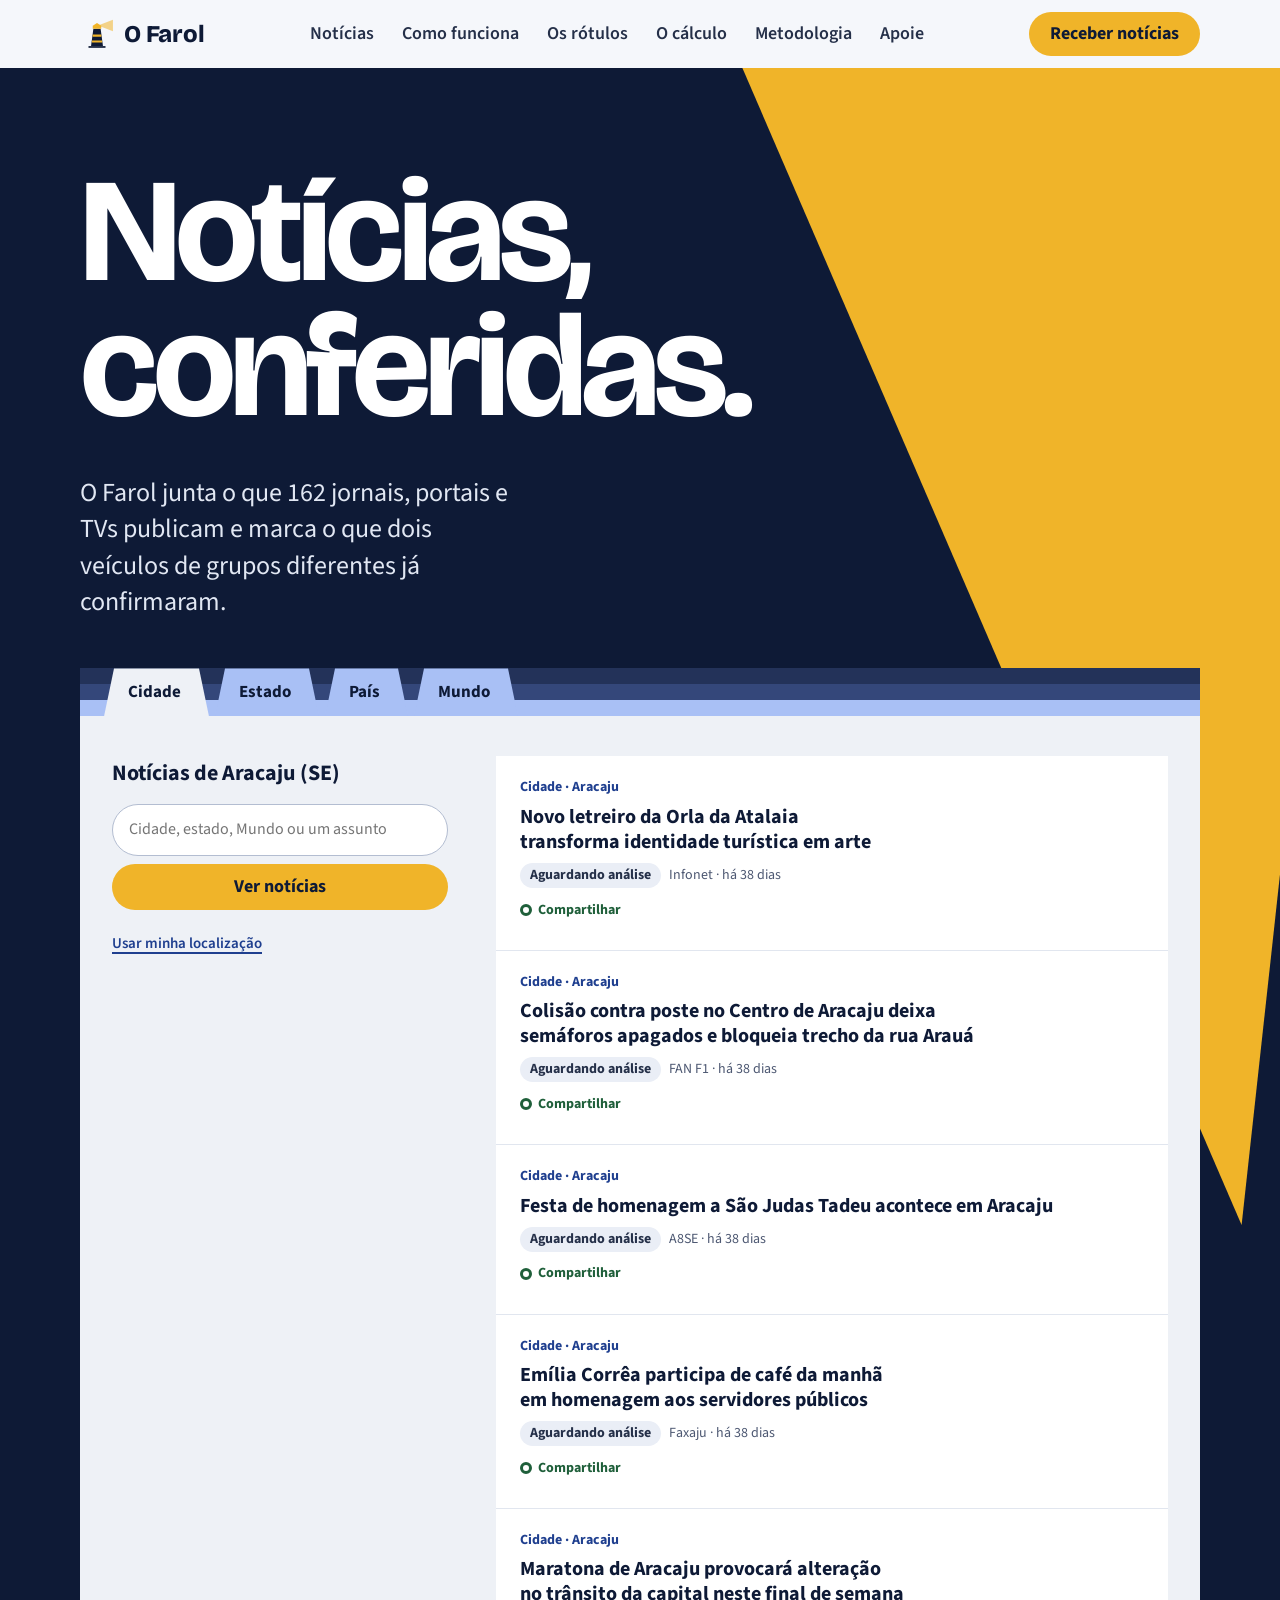
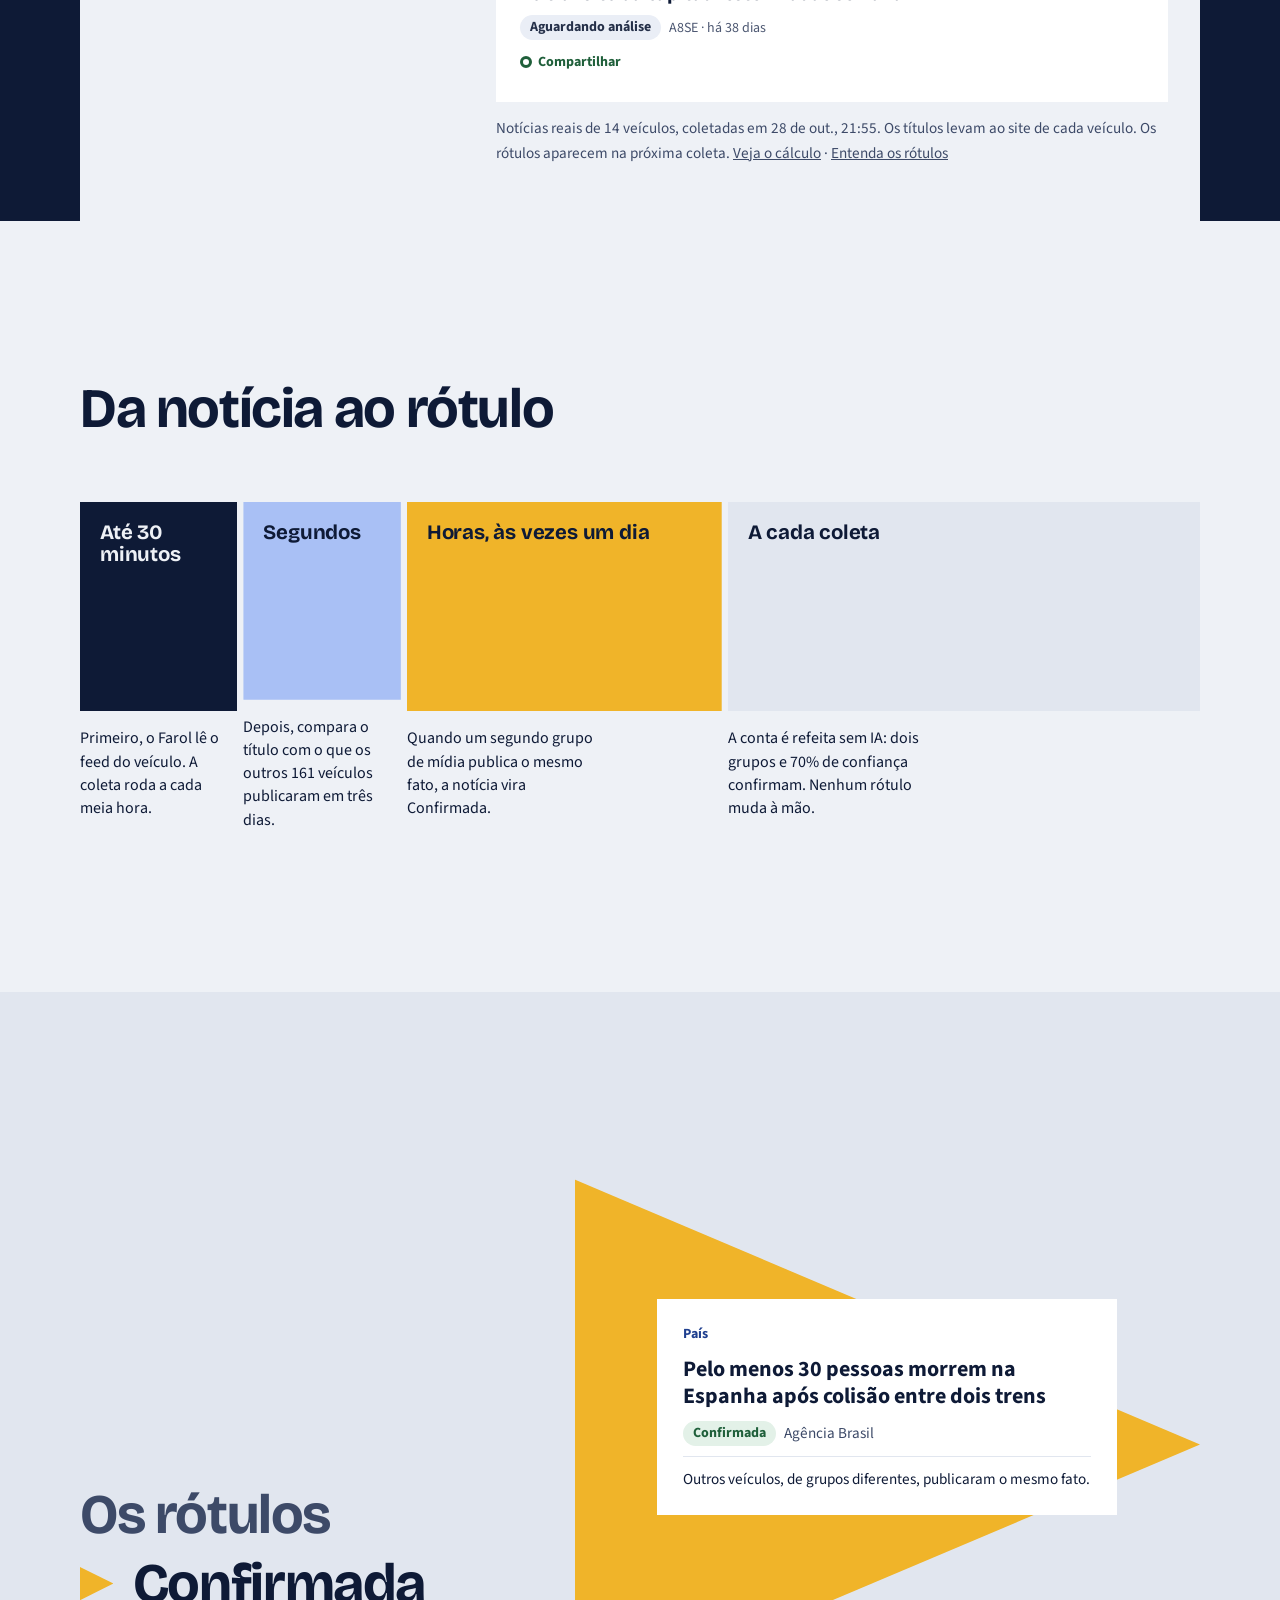
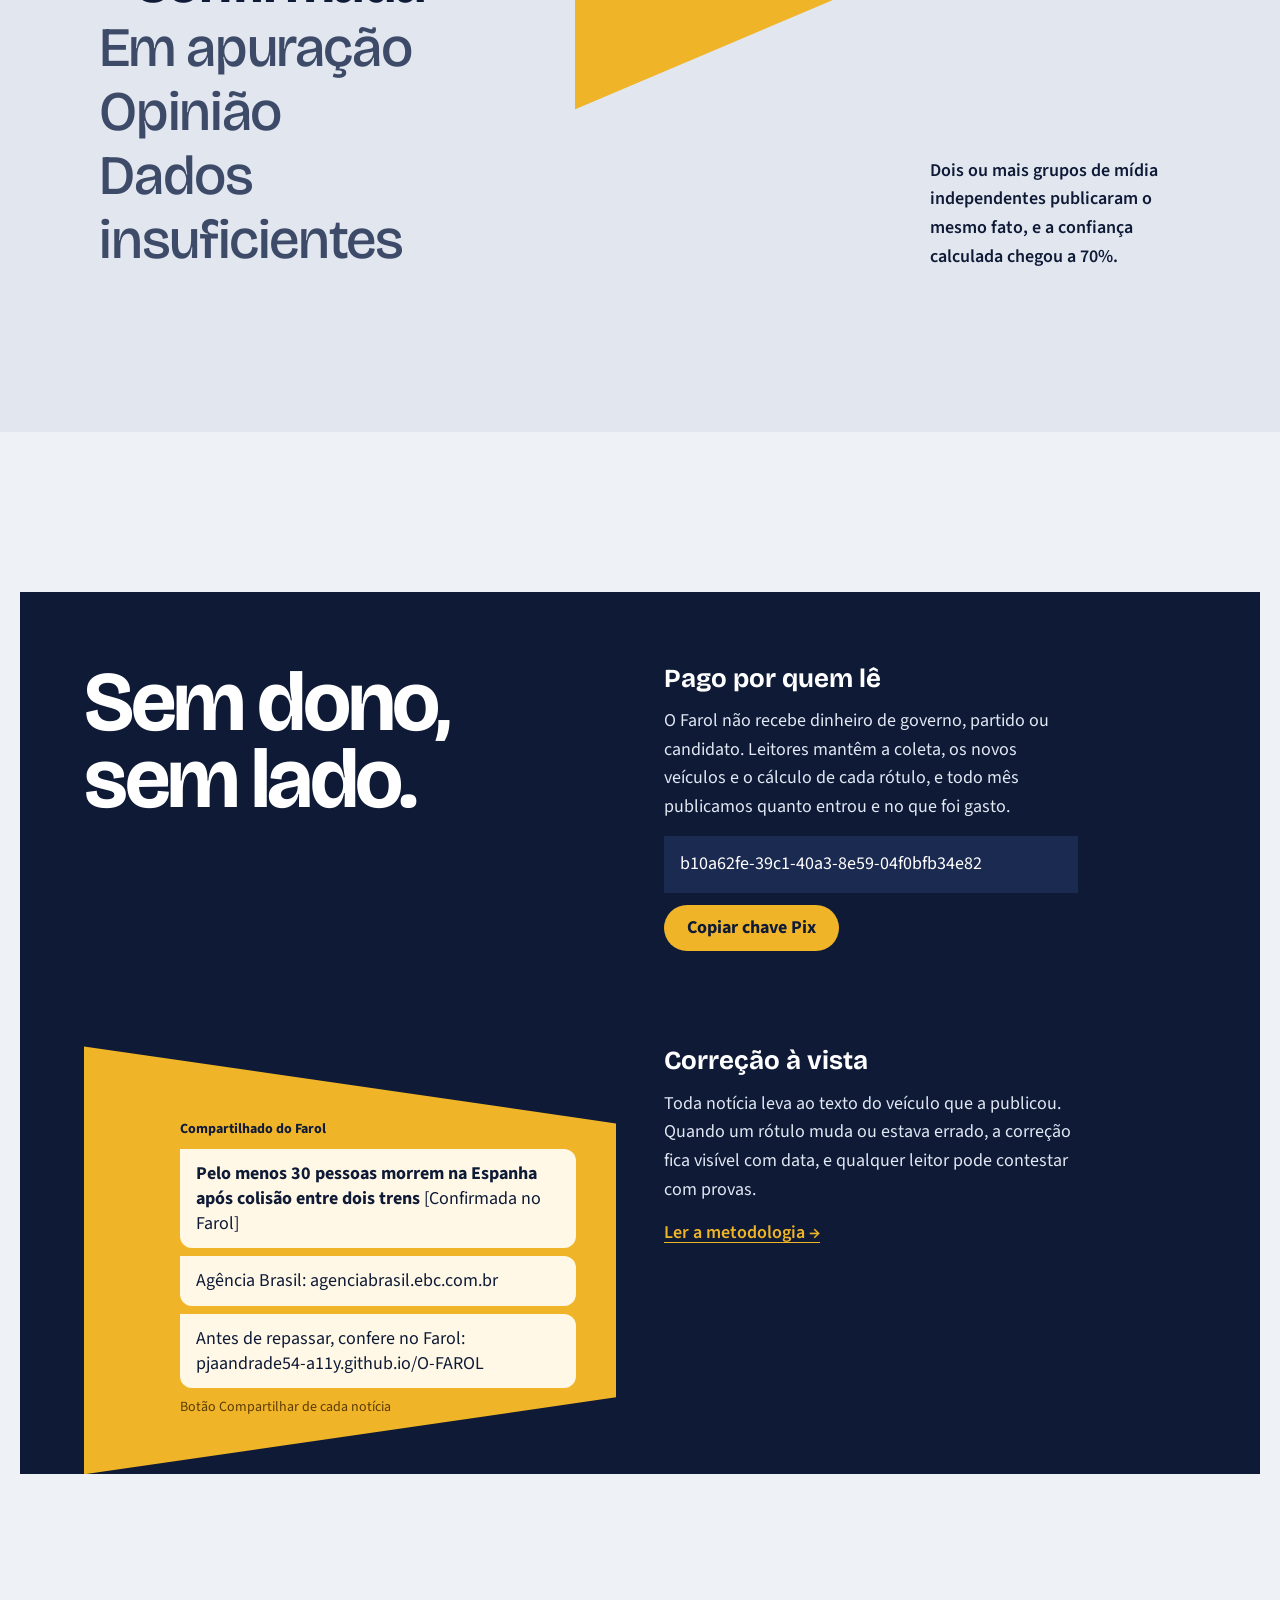
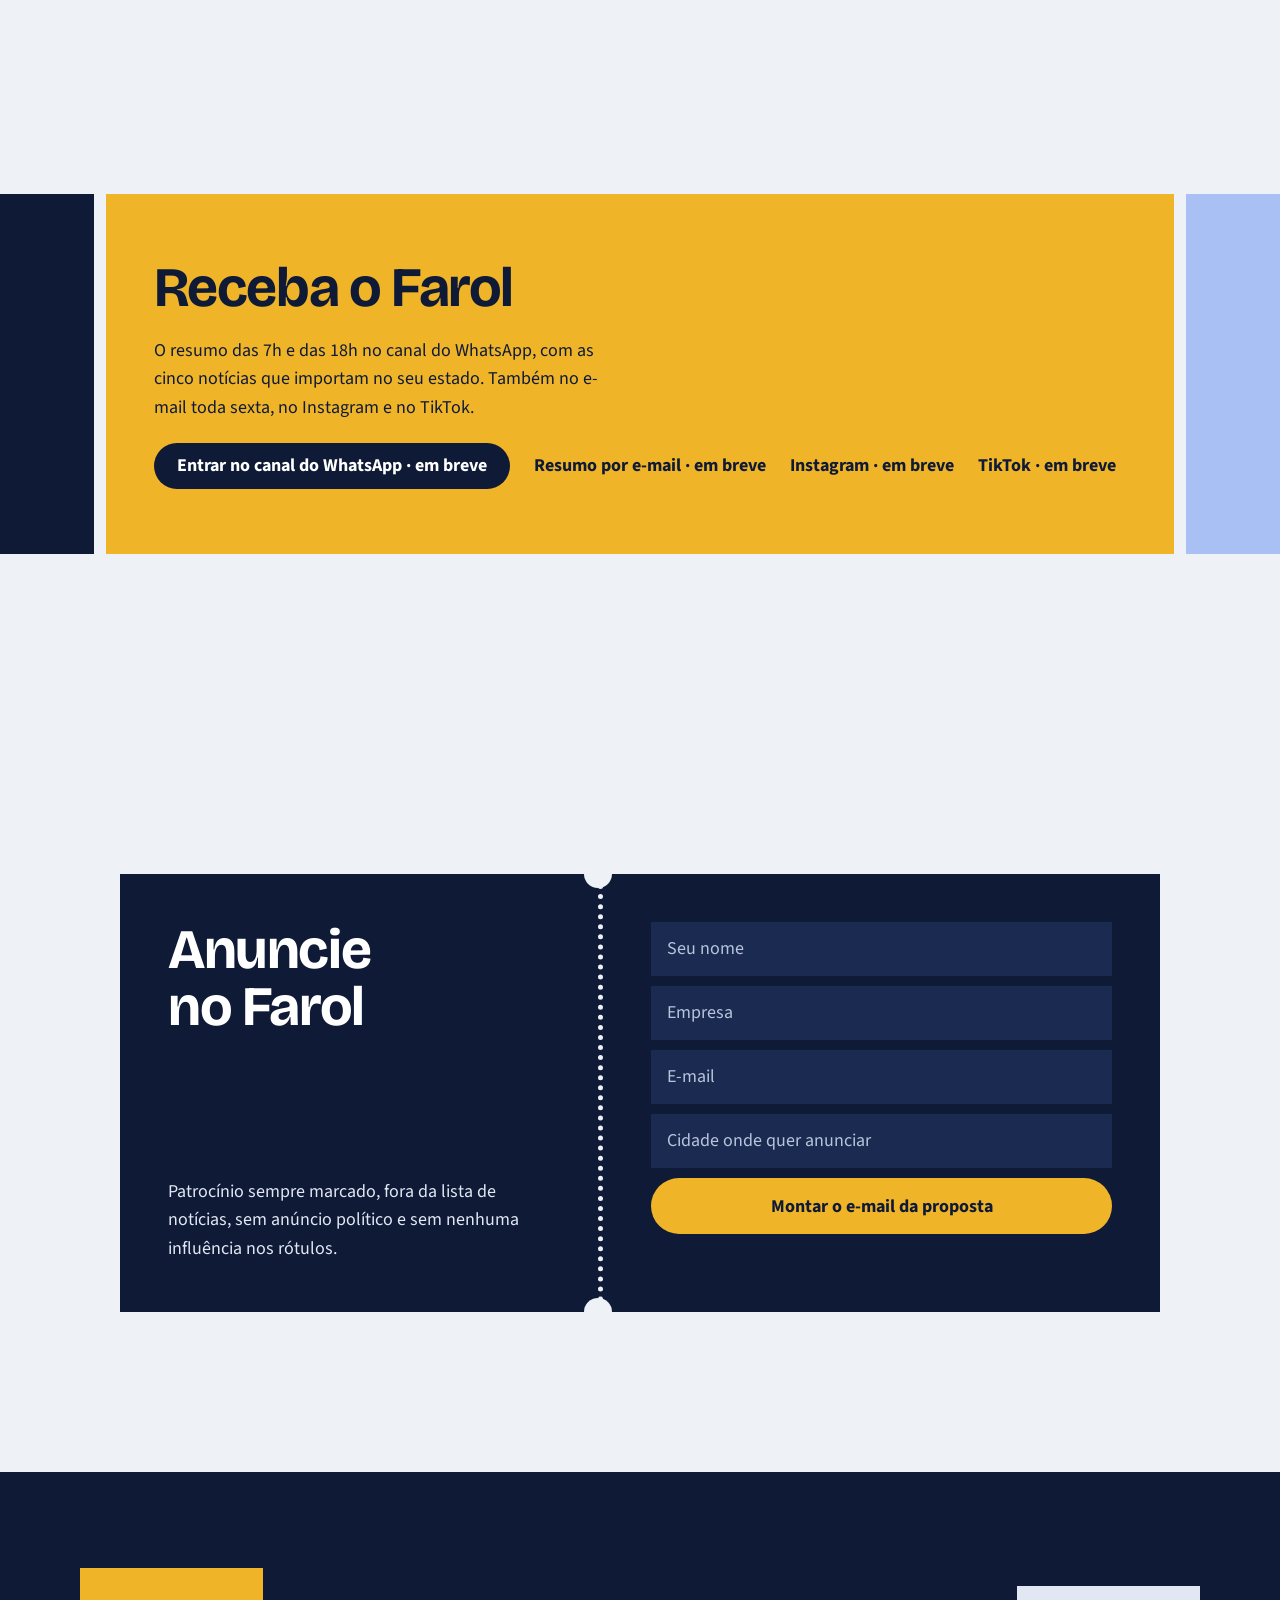
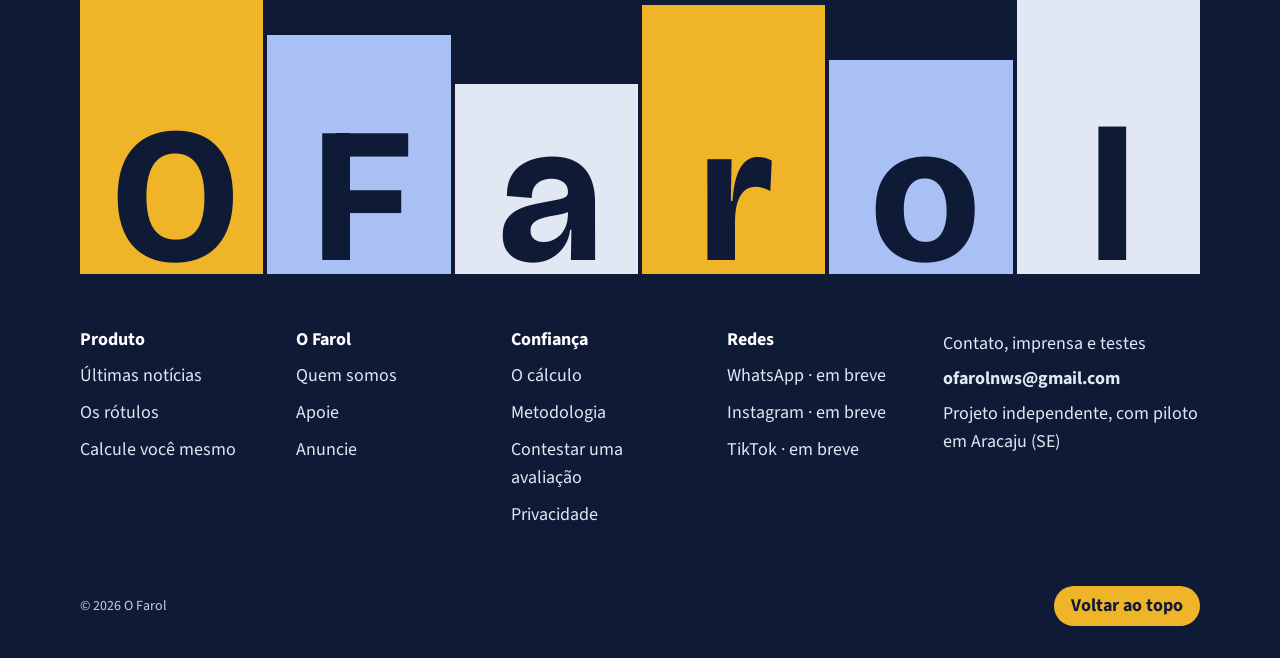
==== commit 90686c88: "Site adaptado ao Cálculo de evidências - Cartões mostram a confiança calculada (Confirmada · 95%); f" ====
--- a/index.html
+++ b/index.html
@@ -114,8 +114,7 @@
             <li><button type="button" class="rotulos__nome" data-rotulo="confirmada" aria-pressed="true">Confirmada</button></li>
             <li><button type="button" class="rotulos__nome" data-rotulo="em-apuracao" aria-pressed="false">Em apuração</button></li>
             <li><button type="button" class="rotulos__nome" data-rotulo="opiniao" aria-pressed="false">Opinião</button></li>
-            <li><button type="button" class="rotulos__nome" data-rotulo="desmentida" aria-pressed="false">Desmentida</button></li>
-            <li><button type="button" class="rotulos__nome" data-rotulo="aguardando" aria-pressed="false">Aguardando</button></li>
+            <li><button type="button" class="rotulos__nome" data-rotulo="dados-insuficientes" aria-pressed="false">Dados insuficientes</button></li>
           </ul>
         </div>
         <div class="rotulos__palco" aria-live="polite">
@@ -209,7 +208,7 @@
       <div class="rodape__grade">
         <nav aria-label="Produto">
           <h2>Produto</h2>
-          <ul><li><a href="index.html#ultimas">Últimas notícias</a></li><li><a href="index.html#rotulos">Os rótulos</a></li><li><a href="painel.html">Painel de verificação (demonstração)</a></li></ul>
+          <ul><li><a href="index.html#ultimas">Últimas notícias</a></li><li><a href="index.html#rotulos">Os rótulos</a></li><li><a href="calculo.html#calcule">Calcule você mesmo</a></li></ul>
         </nav>
         <nav aria-label="O Farol">
           <h2>O Farol</h2>
